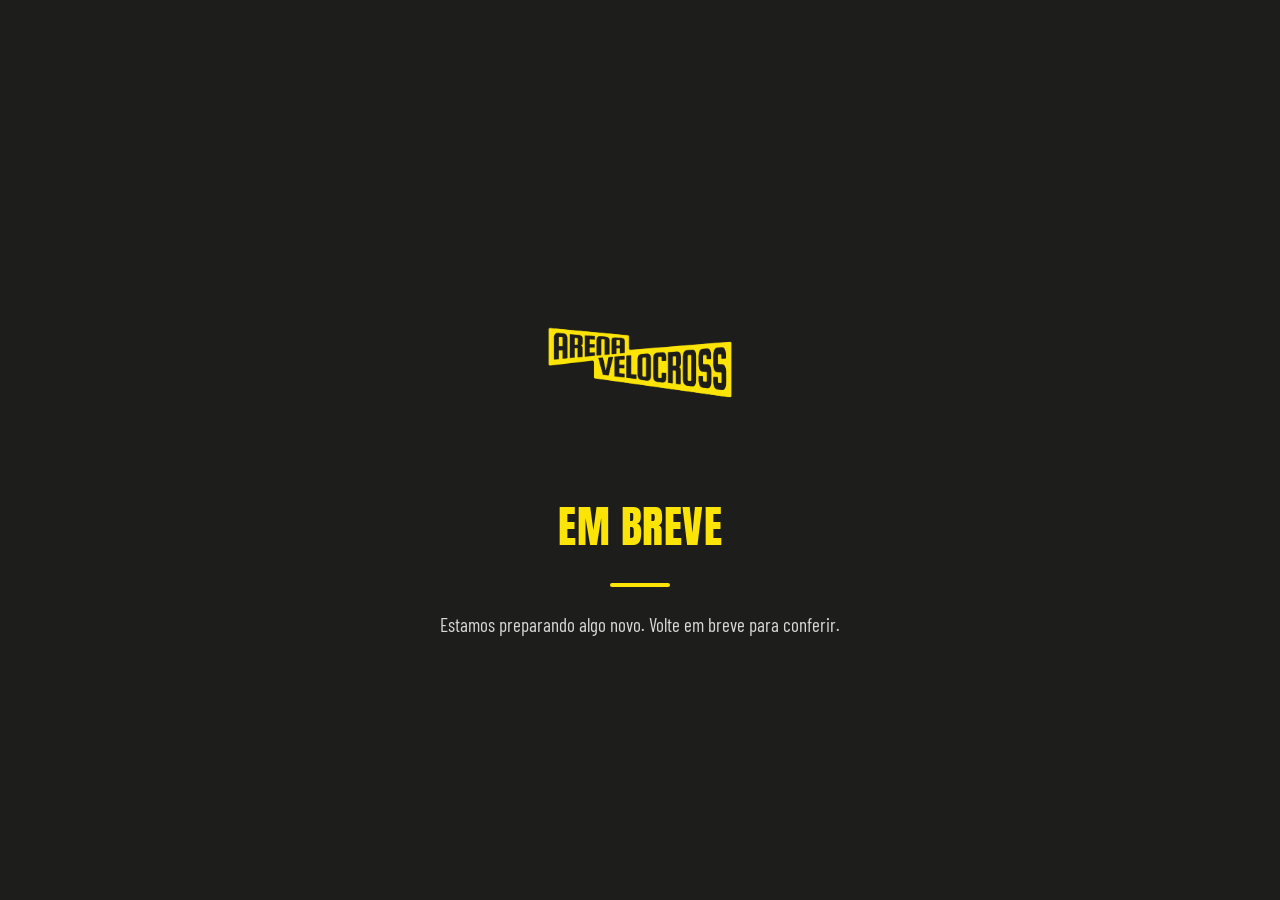
==== index.html @ 5ba69cdf "Initial commit: coming-soon home + patrocinio landing page Restructures the sponsorship LP into /pat" ====
<!DOCTYPE html>
<html lang="pt-BR">
<head>
<meta charset="UTF-8">
<meta name="viewport" content="width=device-width, initial-scale=1.0">
<title>Arena Velocross — Em Breve</title>
<meta name="description" content="Arena Velocross — nosso site está a caminho.">
<link rel="icon" href="assets/img/logo-arena.png">
<link rel="preconnect" href="https://fonts.googleapis.com">
<link rel="preconnect" href="https://fonts.gstatic.com" crossorigin>
<link href="https://fonts.googleapis.com/css2?family=Anton&family=Barlow+Condensed:wght@400;500;600;700;800&display=swap" rel="stylesheet">
<link rel="stylesheet" href="css/coming-soon.css">
</head>
<body>
  <div class="wrap">
    <img src="assets/img/logo-arena.png" alt="Arena Velocross">
    <h1>Em breve</h1>
    <div class="bar"></div>
    <p>Estamos preparando algo novo. Volte em breve para conferir.</p>
  </div>
</body>
</html>
---- css/coming-soon.css ----
:root{
  --yellow:#fce406;
  --black:#1d1d1b;
}
*{margin:0;padding:0;box-sizing:border-box;}
html,body{height:100%;}
body{
  font-family:'Barlow Condensed', sans-serif;
  background:var(--black);
  color:#fff;
  display:flex;
  align-items:center;
  justify-content:center;
  text-align:center;
  padding:24px;
}
.wrap{max-width:520px;}
img{max-width:200px;margin:0 auto 32px;display:block;}
h1{
  font-family:'Anton', sans-serif;
  font-weight:400;
  text-transform:uppercase;
  letter-spacing:.5px;
  font-size:clamp(28px,6vw,44px);
  color:var(--yellow);
  margin-bottom:16px;
}
p{
  font-size:19px;
  line-height:1.5;
  color:#d8d8d6;
}
.bar{
  width:60px;height:4px;background:var(--yellow);
  margin:24px auto;border-radius:2px;
}
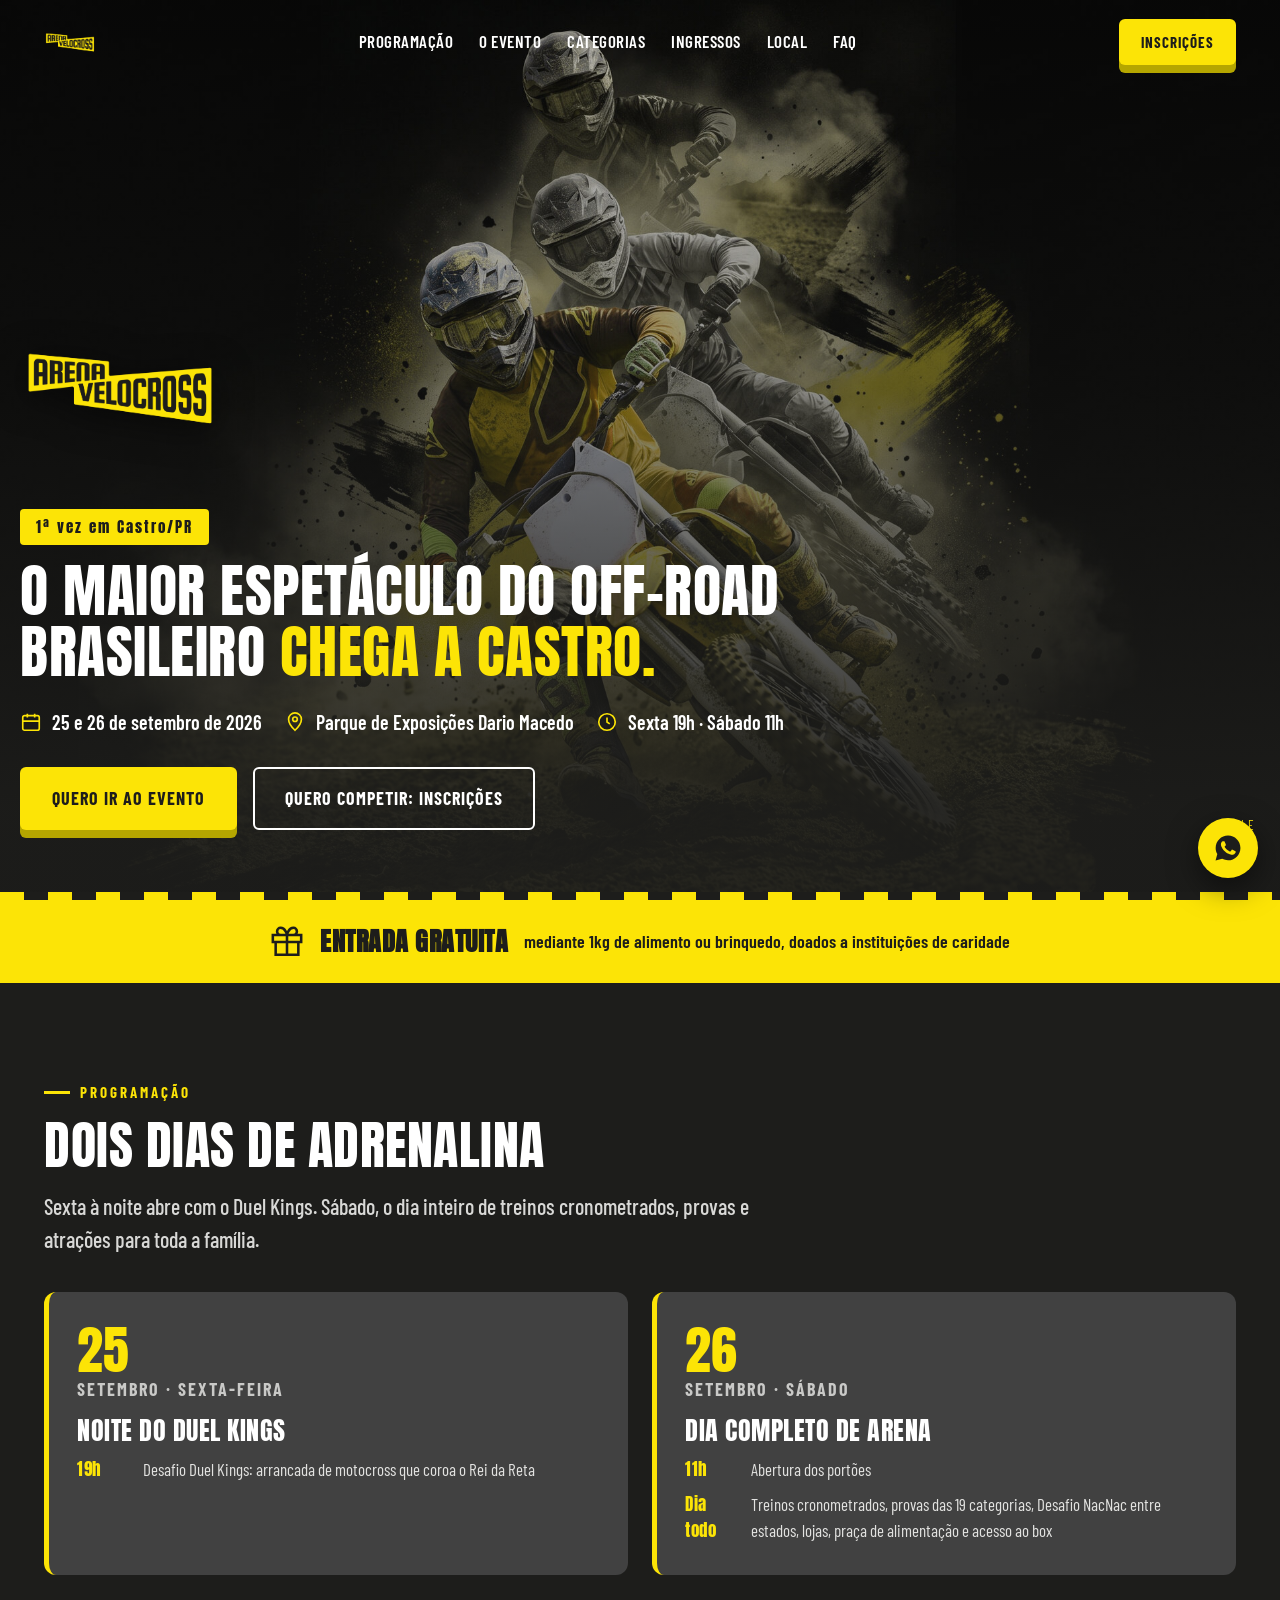
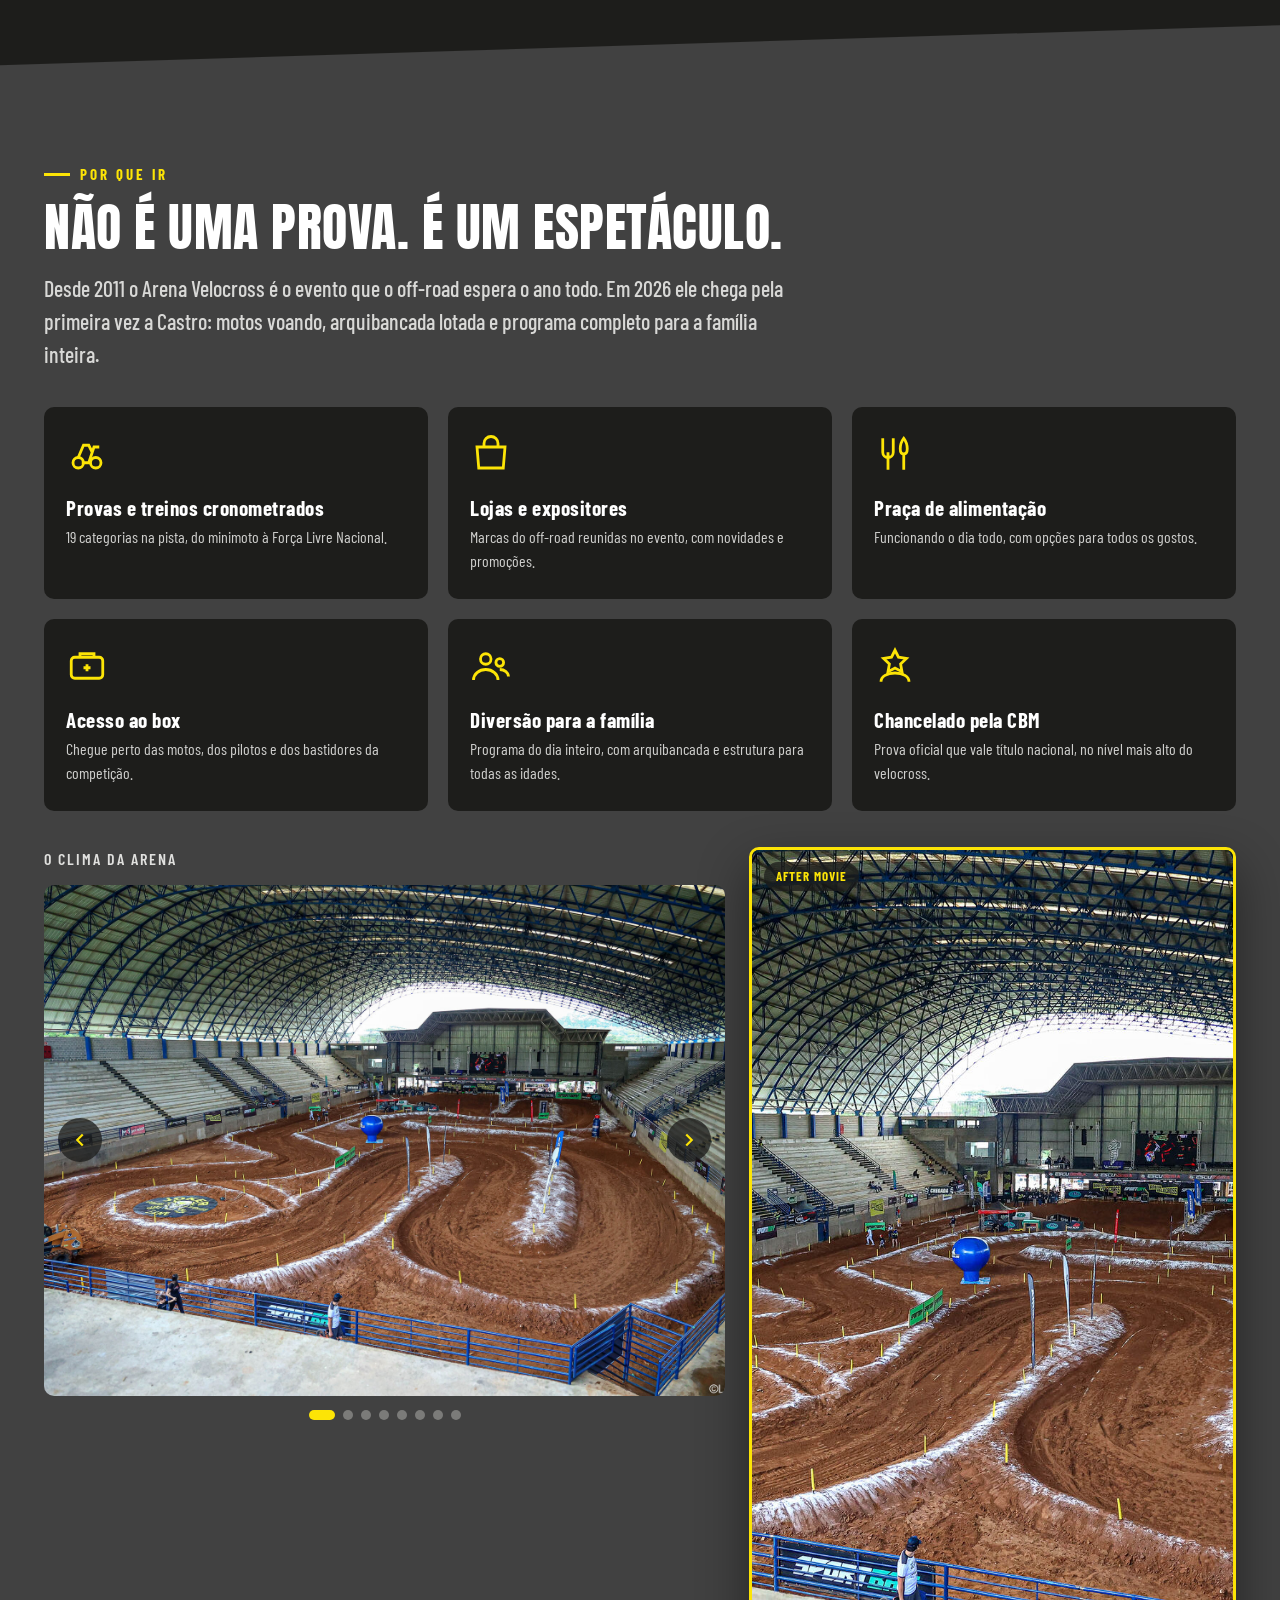
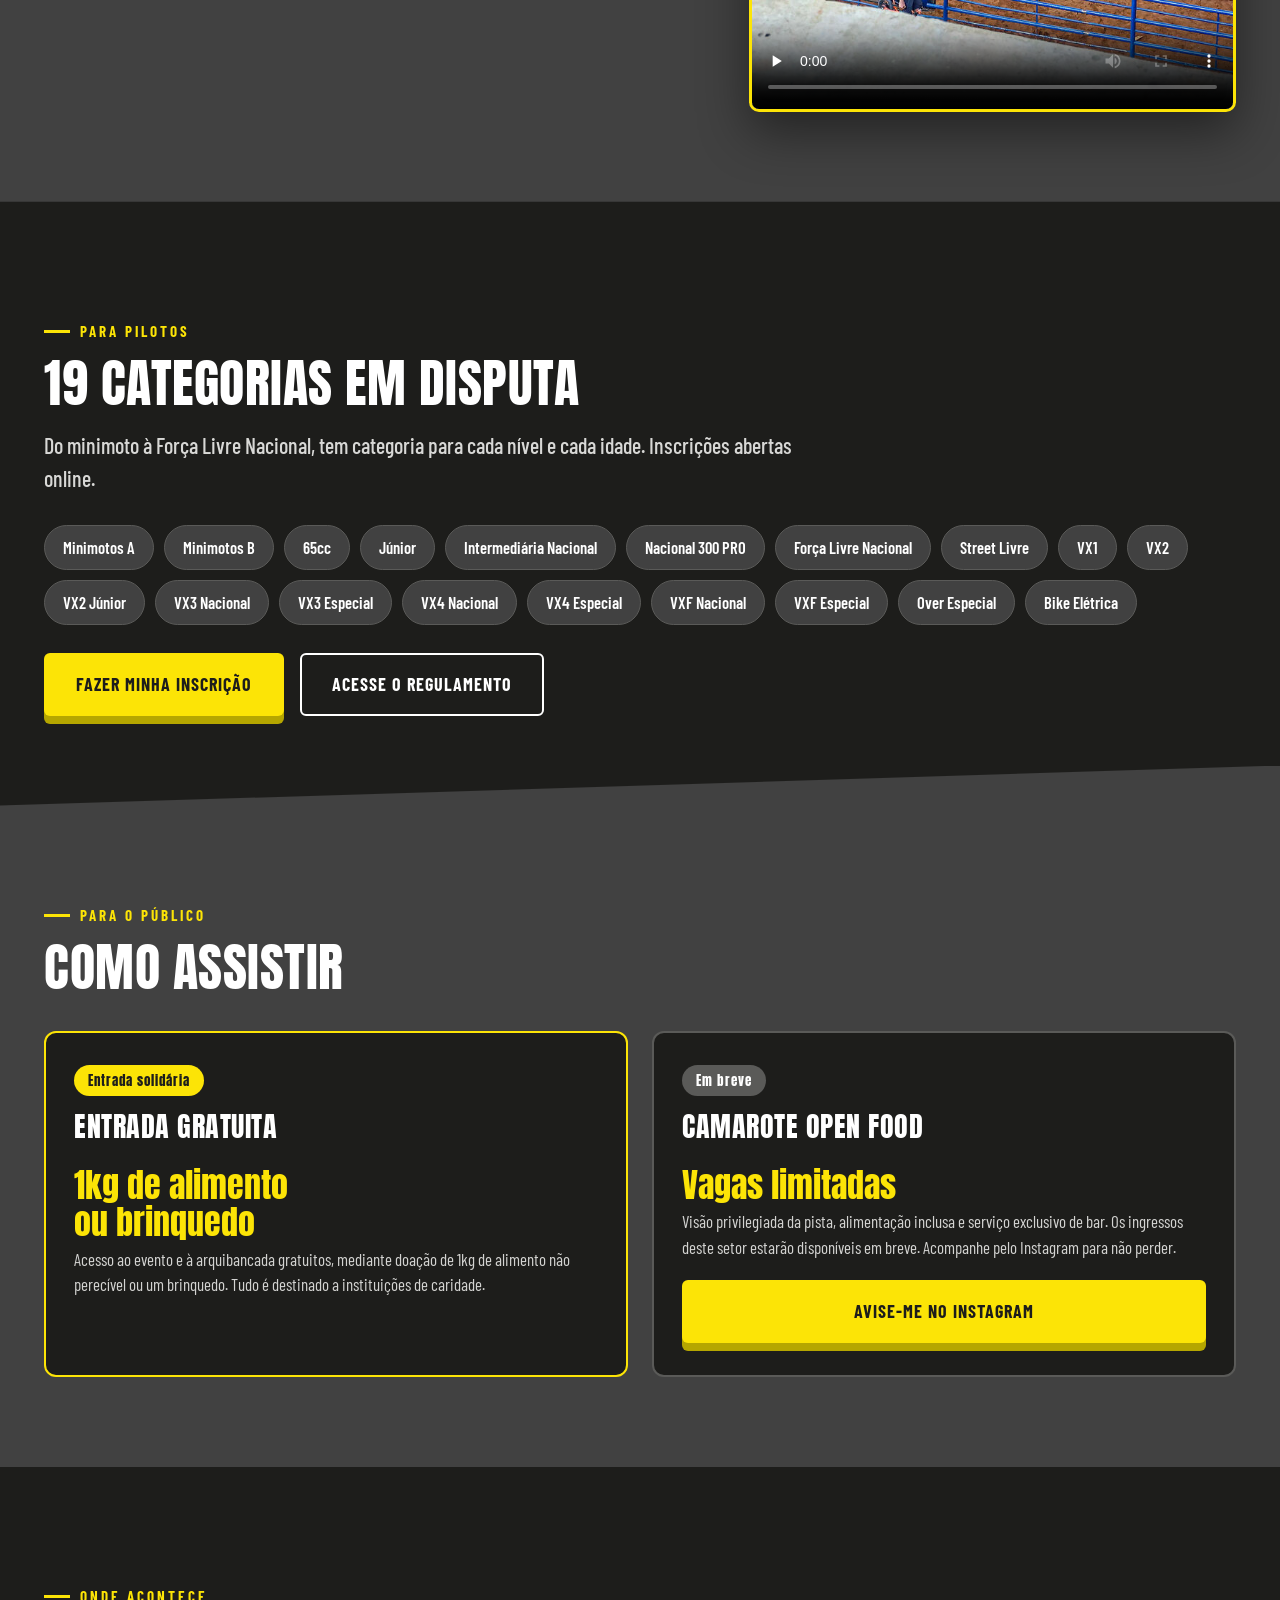
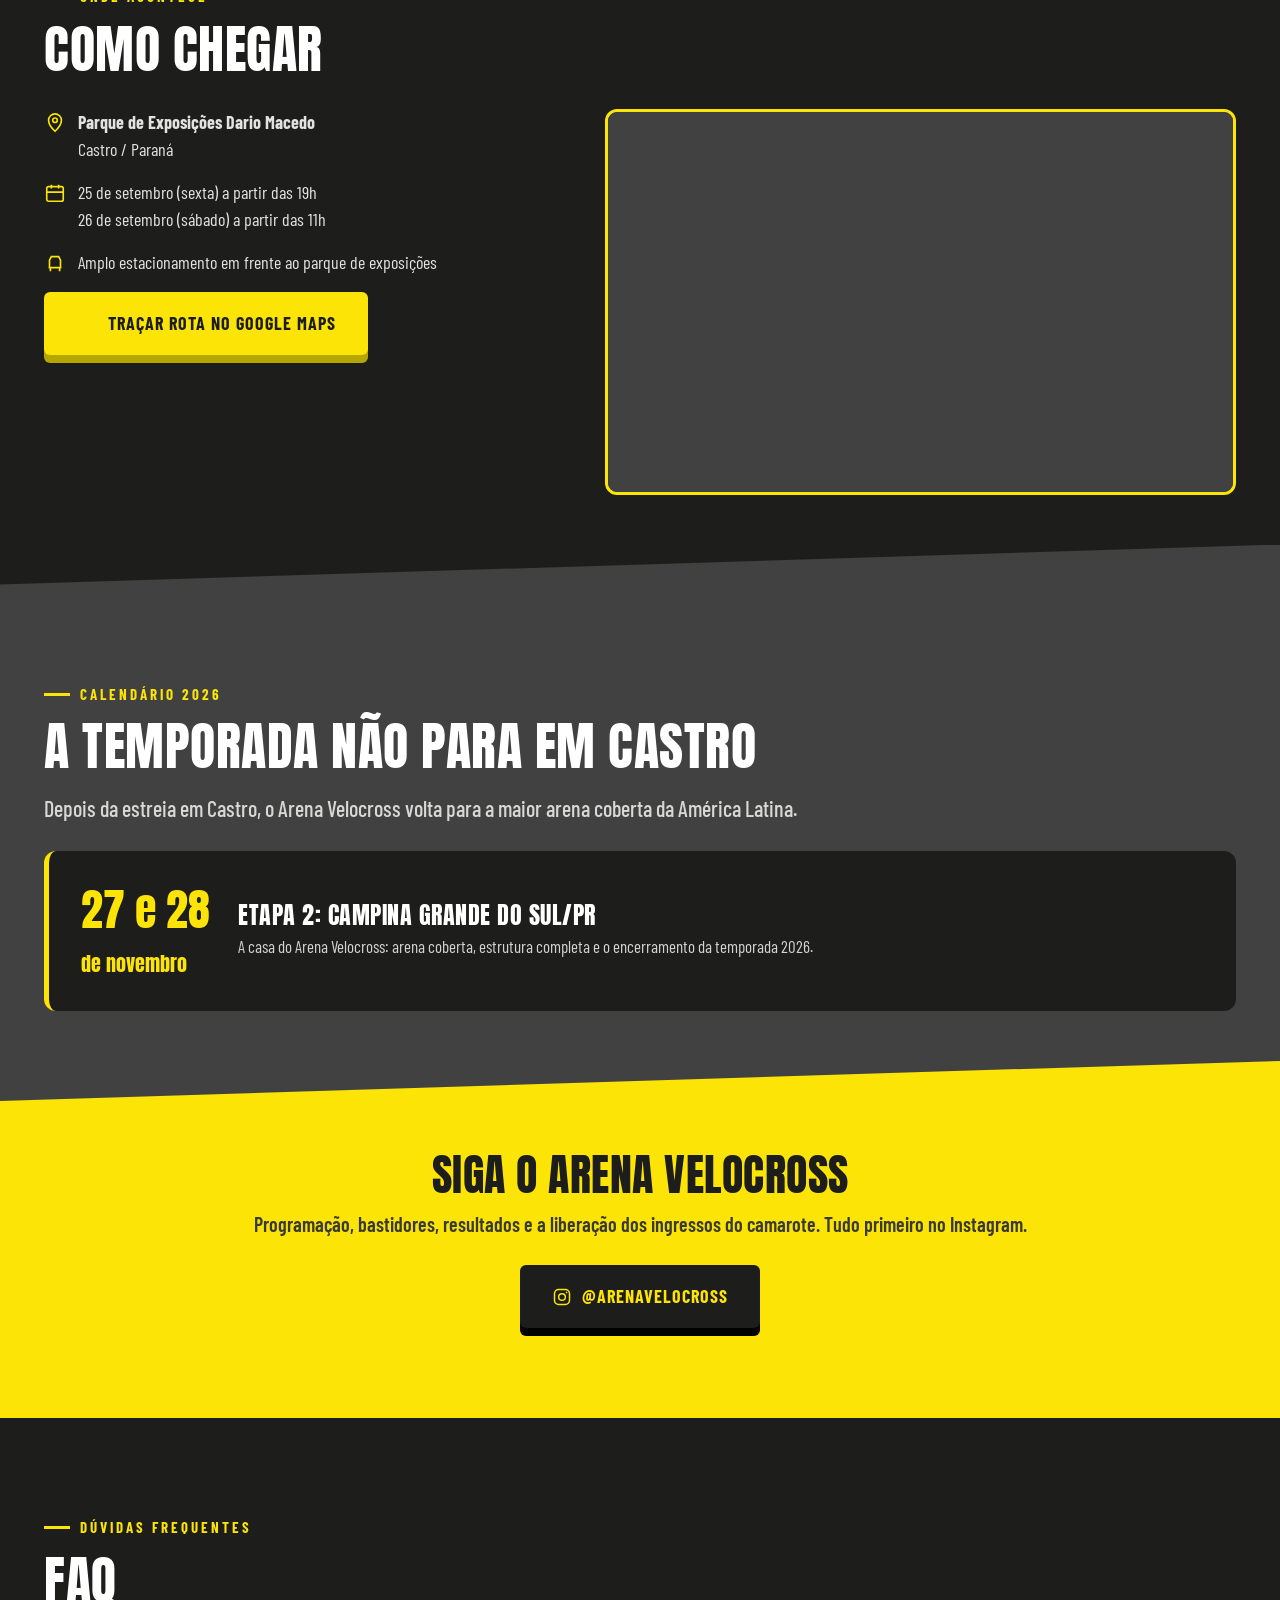
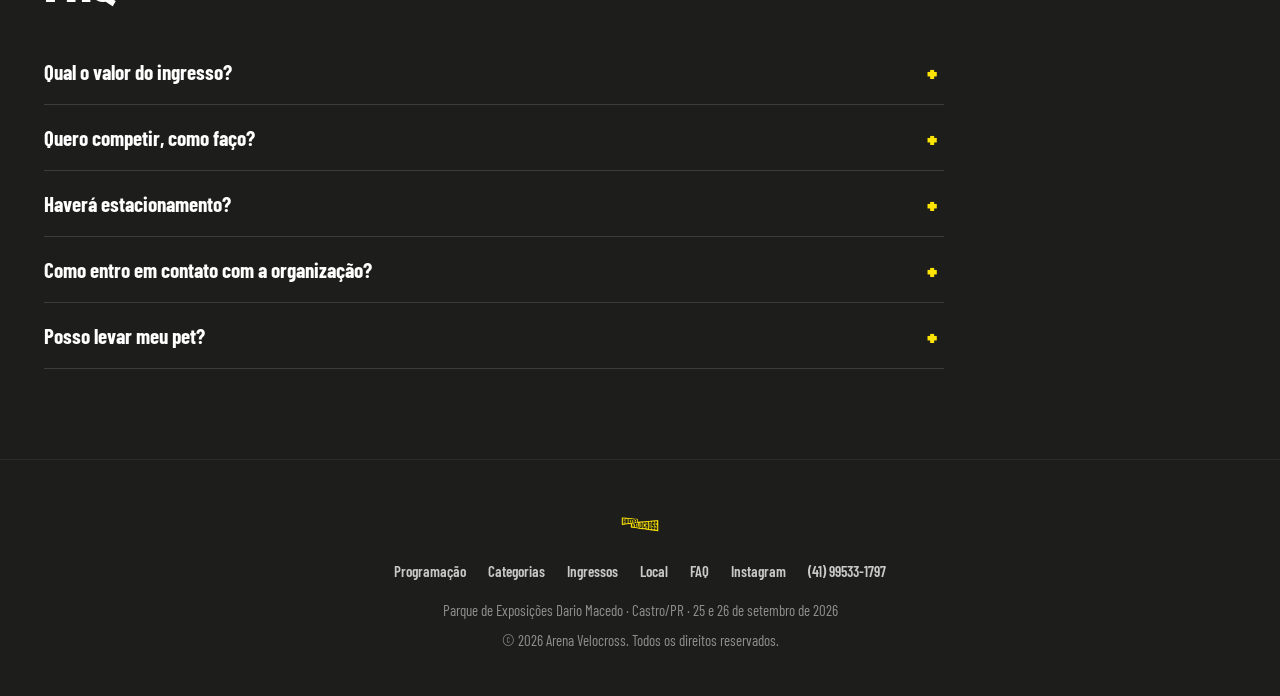
==== commit bd2b3afb: "Replace coming-soon page with full Arena Velocross 2026 landing page - Swap index.html placeholder f" ====
--- a/index.html
+++ b/index.html
@@ -3,20 +3,431 @@
 <head>
 <meta charset="UTF-8">
 <meta name="viewport" content="width=device-width, initial-scale=1.0">
-<title>Arena Velocross — Em Breve</title>
-<meta name="description" content="Arena Velocross — nosso site está a caminho.">
+<title>Arena Velocross 2026 | Castro/PR | 25 e 26 de setembro</title>
+<meta name="description" content="O Arena Velocross chega pela primeira vez a Castro/PR. 25 e 26 de setembro, Parque de Exposições Dario Macedo. Entrada gratuita mediante 1kg de alimento ou brinquedo.">
 <link rel="icon" href="assets/img/logo-arena.png">
 <link rel="preconnect" href="https://fonts.googleapis.com">
 <link rel="preconnect" href="https://fonts.gstatic.com" crossorigin>
 <link href="https://fonts.googleapis.com/css2?family=Anton&family=Barlow+Condensed:wght@400;500;600;700;800&display=swap" rel="stylesheet">
-<link rel="stylesheet" href="css/coming-soon.css">
+<link rel="stylesheet" href="css/home.css">
 </head>
 <body>
+
+<a class="whats-float" href="https://wa.me/5541995331797?text=Ol%C3%A1!%20Quero%20informa%C3%A7%C3%B5es%20sobre%20o%20Arena%20Velocross%20em%20Castro/PR." target="_blank" rel="noopener" aria-label="Falar no WhatsApp">
+  <svg viewBox="0 0 24 24" fill="currentColor"><path d="M12.04 2C6.58 2 2.13 6.45 2.13 11.91c0 1.75.46 3.45 1.32 4.95L2.05 22l5.28-1.38a9.9 9.9 0 0 0 4.71 1.2h.01c5.46 0 9.9-4.45 9.9-9.91C21.95 6.45 17.5 2 12.04 2zm5.8 14.02c-.24.68-1.4 1.3-1.93 1.38-.5.08-1.12.11-1.8-.12-.42-.14-.96-.32-1.65-.62-2.9-1.25-4.8-4.17-4.94-4.36-.14-.19-1.18-1.57-1.18-3 0-1.42.75-2.12 1.02-2.41.27-.29.58-.36.78-.36.2 0 .39 0 .56.01.18.01.42-.07.65.5.24.58.82 2.01.89 2.16.07.15.12.32.02.51-.1.19-.15.3-.29.46-.15.16-.31.36-.44.48-.15.14-.3.3-.13.58.17.29.76 1.25 1.63 2.02 1.12 1 2.06 1.31 2.36 1.46.29.14.46.12.63-.07.17-.19.72-.84.92-1.13.19-.29.39-.24.65-.14.27.1 1.69.8 1.98.94.29.15.48.22.55.34.07.13.07.73-.17 1.41z"/></svg>
+</a>
+
+<header id="siteHeader">
+  <div class="wrap header-inner">
+    <a href="#topo" class="header-logo"><img src="assets/img/logo-arena.png" alt="Arena Velocross"></a>
+    <nav class="mainnav">
+      <a href="#programacao">Programação</a>
+      <a href="#experiencia">O evento</a>
+      <a href="#categorias">Categorias</a>
+      <a href="#ingressos">Ingressos</a>
+      <a href="#local">Local</a>
+      <a href="#faq">FAQ</a>
+    </nav>
+    <div class="header-cta">
+      <a class="btn btn-yellow" href="https://eventos.sportbay.com.br/eventos/arena-velocross-2026" target="_blank" rel="noopener">Inscrições</a>
+      <button class="burger" id="burgerBtn" aria-label="Menu"><span></span><span></span><span></span></button>
+    </div>
+  </div>
+</header>
+
+<!-- HERO -->
+<section class="hero" id="topo">
+  <div class="wrap hero-content">
+    <img src="assets/img/logo-arena.png" alt="Arena Velocross" class="hero-logo">
+    <div class="hero-city">1ª vez em Castro/PR</div>
+    <h1>O maior espetáculo do off-road brasileiro <span>chega a Castro.</span></h1>
+    <div class="hero-meta">
+      <div>
+        <svg viewBox="0 0 24 24" fill="none" stroke="currentColor" stroke-width="1.8"><rect x="3" y="5" width="18" height="16" rx="2"/><path d="M8 3v4M16 3v4M3 11h18"/></svg>
+        25 e 26 de setembro de 2026
+      </div>
+      <div>
+        <svg viewBox="0 0 24 24" fill="none" stroke="currentColor" stroke-width="1.8"><path d="M12 21s7-6.5 7-12a7 7 0 1 0-14 0c0 5.5 7 12 7 12z"/><circle cx="12" cy="9" r="2.5"/></svg>
+        Parque de Exposições Dario Macedo
+      </div>
+      <div>
+        <svg viewBox="0 0 24 24" fill="none" stroke="currentColor" stroke-width="1.8"><circle cx="12" cy="12" r="9"/><path d="M12 7v5l3 2"/></svg>
+        Sexta 19h · Sábado 11h
+      </div>
+    </div>
+    <div class="hero-actions">
+      <a href="#ingressos" class="btn btn-yellow">Quero ir ao evento</a>
+      <a href="https://eventos.sportbay.com.br/eventos/arena-velocross-2026" target="_blank" rel="noopener" class="btn btn-outline">Quero competir: inscrições</a>
+    </div>
+  </div>
+  <div class="scroll-cue">
+    <span>role</span>
+    <svg viewBox="0 0 24 24" fill="none" stroke="currentColor" stroke-width="2"><path d="M12 5v14M5 12l7 7 7-7"/></svg>
+  </div>
+</section>
+
+<!-- FAIXA ENTRADA GRATUITA -->
+<div class="strip">
+  <div class="wrap strip-inner">
+    <svg viewBox="0 0 24 24" fill="none" stroke="currentColor" stroke-width="1.8"><path d="M20 12v9H4v-9M2 7h20v5H2zM12 21V7M12 7H7.5a2.5 2.5 0 0 1 0-5C11 2 12 7 12 7zM12 7h4.5a2.5 2.5 0 0 0 0-5C13 2 12 7 12 7z"/></svg>
+    <b>Entrada gratuita</b>
+    <span>mediante 1kg de alimento ou brinquedo, doados a instituições de caridade</span>
+  </div>
+</div>
+
+<!-- PROGRAMAÇÃO -->
+<section class="section" id="programacao">
+  <div class="wrap">
+    <div class="reveal">
+      <div class="eyebrow">Programação</div>
+      <h2 class="section-title">Dois dias de adrenalina</h2>
+      <p class="lead">Sexta à noite abre com o Duel Kings. Sábado, o dia inteiro de treinos cronometrados, provas e atrações para toda a família.</p>
+    </div>
+    <div class="prog-grid">
+      <div class="prog-card reveal">
+        <div class="day">25</div>
+        <div class="month">Setembro · Sexta-feira</div>
+        <h3>Noite do Duel Kings</h3>
+        <ul>
+          <li><b>19h</b> Desafio Duel Kings: arrancada de motocross que coroa o Rei da Reta</li>
+        </ul>
+      </div>
+      <div class="prog-card reveal">
+        <div class="day">26</div>
+        <div class="month">Setembro · Sábado</div>
+        <h3>Dia completo de arena</h3>
+        <ul>
+          <li><b>11h</b> Abertura dos portões</li>
+          <li><b>Dia todo</b> Treinos cronometrados, provas das 19 categorias, Desafio NacNac entre estados, lojas, praça de alimentação e acesso ao box</li>
+        </ul>
+      </div>
+    </div>
+  </div>
+</section>
+
+<!-- EXPERIÊNCIA -->
+<section class="section" id="experiencia">
+  <div class="wrap">
+    <div class="reveal">
+      <div class="eyebrow">Por que ir</div>
+      <h2 class="section-title">Não é uma prova. É um espetáculo.</h2>
+      <p class="lead">Desde 2011 o Arena Velocross é o evento que o off-road espera o ano todo. Em 2026 ele chega pela primeira vez a Castro: motos voando, arquibancada lotada e programa completo para a família inteira.</p>
+    </div>
+
+    <div class="exp-grid">
+      <div class="exp-card reveal">
+        <svg class="ic" viewBox="0 0 24 24" fill="none" stroke="currentColor" stroke-width="1.6"><circle cx="7" cy="17" r="3"/><circle cx="17" cy="17" r="3"/><path d="M9 17h4l3-9h3M7 14l3-7h3l2 4"/></svg>
+        <h4>Provas e treinos cronometrados</h4>
+        <p>19 categorias na pista, do minimoto à Força Livre Nacional.</p>
+      </div>
+      <div class="exp-card reveal">
+        <svg class="ic" viewBox="0 0 24 24" fill="none" stroke="currentColor" stroke-width="1.6"><path d="M4 8h16l-1 12H5L4 8zM8 8V6a4 4 0 0 1 8 0v2"/></svg>
+        <h4>Lojas e expositores</h4>
+        <p>Marcas do off-road reunidas no evento, com novidades e promoções.</p>
+      </div>
+      <div class="exp-card reveal">
+        <svg class="ic" viewBox="0 0 24 24" fill="none" stroke="currentColor" stroke-width="1.6"><path d="M5 3v8a3 3 0 0 0 6 0V3M8 11v10M17 3c-1.5 2-2 4-2 6s.5 3 2 3 2-1 2-3-.5-4-2-6zM17 12v9"/></svg>
+        <h4>Praça de alimentação</h4>
+        <p>Funcionando o dia todo, com opções para todos os gostos.</p>
+      </div>
+      <div class="exp-card reveal">
+        <svg class="ic" viewBox="0 0 24 24" fill="none" stroke="currentColor" stroke-width="1.6"><rect x="3" y="7" width="18" height="12" rx="2"/><path d="M8 7V5h8v2M12 11v4M10 13h4"/></svg>
+        <h4>Acesso ao box</h4>
+        <p>Chegue perto das motos, dos pilotos e dos bastidores da competição.</p>
+      </div>
+      <div class="exp-card reveal">
+        <svg class="ic" viewBox="0 0 24 24" fill="none" stroke="currentColor" stroke-width="1.6"><circle cx="9" cy="8" r="3"/><circle cx="17" cy="10" r="2.2"/><path d="M2 20c0-3.3 3.1-6 7-6s7 2.7 7 6M17 14c2.8 0 5 1.9 5 4"/></svg>
+        <h4>Diversão para a família</h4>
+        <p>Programa do dia inteiro, com arquibancada e estrutura para todas as idades.</p>
+      </div>
+      <div class="exp-card reveal">
+        <svg class="ic" viewBox="0 0 24 24" fill="none" stroke="currentColor" stroke-width="1.6"><path d="M12 3l2 4 4.5.7-3.3 3.1.8 4.5L12 13.2 8 15.3l.8-4.5-3.3-3.1L10 7l2-4z"/><path d="M4 21c0-3 3.5-5 8-5s8 2 8 5"/></svg>
+        <h4>Chancelado pela CBM</h4>
+        <p>Prova oficial que vale título nacional, no nível mais alto do velocross.</p>
+      </div>
+    </div>
+
+    <div class="exp-media">
+      <div class="carousel-wrap reveal">
+        <div class="carousel-title">O clima da arena</div>
+        <div class="carousel" id="fotoCarousel">
+          <div class="carousel-track" id="carouselTrack">
+            <div class="slide"><img src="assets/img/foto1.jpg" alt="Arena Velocross" loading="lazy"></div>
+            <div class="slide"><img src="assets/img/foto2.jpg" alt="Arena Velocross" loading="lazy"></div>
+            <div class="slide"><img src="assets/img/foto3.jpg" alt="Arena Velocross" loading="lazy"></div>
+            <div class="slide"><img src="assets/img/foto4.jpg" alt="Arena Velocross" loading="lazy"></div>
+            <div class="slide"><img src="assets/img/foto5.jpg" alt="Arena Velocross" loading="lazy"></div>
+            <div class="slide"><img src="assets/img/foto6.jpg" alt="Arena Velocross" loading="lazy"></div>
+            <div class="slide"><img src="assets/img/foto7.jpg" alt="Arena Velocross" loading="lazy"></div>
+            <div class="slide"><img src="assets/img/foto8.jpg" alt="Arena Velocross" loading="lazy"></div>
+          </div>
+          <div class="carousel-arrows">
+            <button id="prevBtn" aria-label="Anterior"><svg viewBox="0 0 24 24" fill="none" stroke="currentColor" stroke-width="2.4"><path d="M15 18l-6-6 6-6"/></svg></button>
+            <button id="nextBtn" aria-label="Próxima"><svg viewBox="0 0 24 24" fill="none" stroke="currentColor" stroke-width="2.4"><path d="M9 18l6-6-6-6"/></svg></button>
+          </div>
+        </div>
+        <div class="carousel-dots" id="carouselDots"></div>
+      </div>
+      <div class="video-frame reveal">
+        <span class="video-label">After Movie</span>
+        <video controls preload="none" poster="assets/img/foto1.jpg" playsinline>
+          <source src="assets/video/after-movie.mp4" type="video/mp4">
+        </video>
+      </div>
+    </div>
+  </div>
+</section>
+
+<!-- CATEGORIAS -->
+<section class="section" id="categorias">
+  <div class="wrap">
+    <div class="reveal">
+      <div class="eyebrow">Para pilotos</div>
+      <h2 class="section-title">19 categorias em disputa</h2>
+      <p class="lead">Do minimoto à Força Livre Nacional, tem categoria para cada nível e cada idade. Inscrições abertas online.</p>
+    </div>
+    <div class="cat-grid reveal">
+      <div class="cat-chip">Minimotos A</div>
+      <div class="cat-chip">Minimotos B</div>
+      <div class="cat-chip">65cc</div>
+      <div class="cat-chip">Júnior</div>
+      <div class="cat-chip">Intermediária Nacional</div>
+      <div class="cat-chip">Nacional 300 PRO</div>
+      <div class="cat-chip">Força Livre Nacional</div>
+      <div class="cat-chip">Street Livre</div>
+      <div class="cat-chip">VX1</div>
+      <div class="cat-chip">VX2</div>
+      <div class="cat-chip">VX2 Júnior</div>
+      <div class="cat-chip">VX3 Nacional</div>
+      <div class="cat-chip">VX3 Especial</div>
+      <div class="cat-chip">VX4 Nacional</div>
+      <div class="cat-chip">VX4 Especial</div>
+      <div class="cat-chip">VXF Nacional</div>
+      <div class="cat-chip">VXF Especial</div>
+      <div class="cat-chip">Over Especial</div>
+      <div class="cat-chip">Bike Elétrica</div>
+    </div>
+    <div class="cat-actions reveal">
+      <a href="https://eventos.sportbay.com.br/eventos/arena-velocross-2026" target="_blank" rel="noopener" class="btn btn-yellow">Fazer minha inscrição</a>
+      <a href="assets/regulamento/Regulamento-Arena-Velocross-2026-V3.pdf" target="_blank" rel="noopener" class="btn btn-outline">Acesse o regulamento</a>
+    </div>
+  </div>
+</section>
+
+<!-- INGRESSOS -->
+<section class="section" id="ingressos">
+  <div class="wrap">
+    <div class="reveal">
+      <div class="eyebrow">Para o público</div>
+      <h2 class="section-title">Como assistir</h2>
+    </div>
+    <div class="tickets">
+      <div class="ticket-card reveal">
+        <span class="tk-tag">Entrada solidária</span>
+        <h3>Entrada gratuita</h3>
+        <div class="ticket-price">1kg de alimento<br>ou brinquedo</div>
+        <p>Acesso ao evento e à arquibancada gratuitos, mediante doação de 1kg de alimento não perecível ou um brinquedo. Tudo é destinado a instituições de caridade.</p>
+      </div>
+      <div class="ticket-card soon reveal">
+        <span class="tk-tag">Em breve</span>
+        <h3>Camarote Open Food</h3>
+        <div class="ticket-price">Vagas limitadas</div>
+        <p>Visão privilegiada da pista, alimentação inclusa e serviço exclusivo de bar. Os ingressos deste setor estarão disponíveis em breve. Acompanhe pelo Instagram para não perder.</p>
+        <a href="https://www.instagram.com/arenavelocross/" target="_blank" rel="noopener" class="btn btn-yellow" style="margin-top:20px;">Avise-me no Instagram</a>
+      </div>
+    </div>
+  </div>
+</section>
+
+<!-- LOCAL -->
+<section class="section" id="local">
+  <div class="wrap">
+    <div class="reveal">
+      <div class="eyebrow">Onde acontece</div>
+      <h2 class="section-title">Como chegar</h2>
+    </div>
+    <div class="local-grid">
+      <div class="local-info reveal">
+        <ul>
+          <li>
+            <svg viewBox="0 0 24 24" fill="none" stroke="currentColor" stroke-width="1.8"><path d="M12 21s7-6.5 7-12a7 7 0 1 0-14 0c0 5.5 7 12 7 12z"/><circle cx="12" cy="9" r="2.5"/></svg>
+            <span><b>Parque de Exposições Dario Macedo</b><br>Castro / Paraná</span>
+          </li>
+          <li>
+            <svg viewBox="0 0 24 24" fill="none" stroke="currentColor" stroke-width="1.8"><rect x="3" y="5" width="18" height="16" rx="2"/><path d="M8 3v4M16 3v4M3 11h18"/></svg>
+            <span>25 de setembro (sexta) a partir das 19h<br>26 de setembro (sábado) a partir das 11h</span>
+          </li>
+          <li>
+            <svg viewBox="0 0 24 24" fill="none" stroke="currentColor" stroke-width="1.8"><path d="M5 17h14M6 17V9l2-4h8l2 4v8M7 21v-4M17 21v-4"/></svg>
+            <span>Amplo estacionamento em frente ao parque de exposições</span>
+          </li>
+        </ul>
+        <a class="btn btn-yellow" target="_blank" rel="noopener" href="https://www.google.com/maps/dir/?api=1&destination=Parque+de+Exposi%C3%A7%C3%B5es+Dario+Macedo+Castro+PR">
+          <svg viewBox="0 0 24 24" fill="none" stroke="currentColor" stroke-width="1.8"><path d="M3 11l18-8-8 18-2-8-8-2z"/></svg>
+          Traçar rota no Google Maps
+        </a>
+      </div>
+      <div class="map-frame reveal">
+        <iframe id="mapIframe" src="https://maps.google.com/maps?q=Parque%20de%20Exposi%C3%A7%C3%B5es%20Dario%20Macedo%2C%20Castro%2C%20PR&t=&z=14&ie=UTF8&iwloc=&output=embed" loading="lazy" title="Mapa do Parque de Exposições Dario Macedo, Castro/PR" referrerpolicy="no-referrer-when-downgrade" allowfullscreen></iframe>
+        <div class="map-fallback" id="mapFallback">
+          <svg viewBox="0 0 24 24" fill="none" stroke="currentColor" stroke-width="1.6"><path d="M12 21s7-6.5 7-12a7 7 0 1 0-14 0c0 5.5 7 12 7 12z"/><circle cx="12" cy="9" r="2.5"/></svg>
+          <h4>Parque de Exposições Dario Macedo</h4>
+          <p>PR-340, km 198, sentido Castrolanda<br>Castro / Paraná</p>
+          <a class="btn btn-yellow" target="_blank" rel="noopener" href="https://www.google.com/maps/search/?api=1&query=Parque+de+Exposi%C3%A7%C3%B5es+Dario+Macedo+Castro+PR">Abrir mapa no Google Maps</a>
+        </div>
+      </div>
+    </div>
+  </div>
+</section>
+
+<!-- PRÓXIMA ETAPA -->
+<section id="proxima">
+  <div class="wrap">
+    <div class="reveal">
+      <div class="eyebrow">Calendário 2026</div>
+      <h2 class="section-title">A temporada não para em Castro</h2>
+      <p class="lead">Depois da estreia em Castro, o Arena Velocross volta para a maior arena coberta da América Latina.</p>
+    </div>
+    <div class="next-card reveal">
+      <div class="nx-date">27 e 28<br><span style="font-size:20px;">de novembro</span></div>
+      <div class="nx-info">
+        <h3>Etapa 2: Campina Grande do Sul/PR</h3>
+        <p>A casa do Arena Velocross: arena coberta, estrutura completa e o encerramento da temporada 2026.</p>
+      </div>
+    </div>
+  </div>
+</section>
+
+<!-- INSTAGRAM -->
+<section id="insta">
+  <div class="wrap">
+    <h2>Siga o Arena Velocross</h2>
+    <p>Programação, bastidores, resultados e a liberação dos ingressos do camarote. Tudo primeiro no Instagram.</p>
+    <a class="btn btn-dark" href="https://www.instagram.com/arenavelocross/" target="_blank" rel="noopener">
+      <svg viewBox="0 0 24 24" fill="none" stroke="currentColor" stroke-width="1.8"><rect x="3" y="3" width="18" height="18" rx="5"/><circle cx="12" cy="12" r="4"/><circle cx="17.5" cy="6.5" r="1" fill="currentColor" stroke="none"/></svg>
+      @arenavelocross
+    </a>
+  </div>
+</section>
+
+<!-- FAQ -->
+<section id="faq">
+  <div class="wrap">
+    <div class="reveal">
+      <div class="eyebrow">Dúvidas frequentes</div>
+      <h2 class="section-title">FAQ</h2>
+    </div>
+    <div class="faq-list reveal">
+      <div class="faq-item">
+        <button class="faq-q">Qual o valor do ingresso?</button>
+        <div class="faq-a"><p>O acesso ao evento e à arquibancada são gratuitos. Pedimos apenas 1kg de alimento ou um brinquedo, que serão doados para instituições de caridade. O camarote tem visão privilegiada, alimentação inclusa e serviço exclusivo de bar; os ingressos deste setor estarão disponíveis em breve.</p></div>
+      </div>
+      <div class="faq-item">
+        <button class="faq-q">Quero competir, como faço?</button>
+        <div class="faq-a"><p>As inscrições para as 19 categorias são feitas online, pelo link oficial: <a href="https://eventos.sportbay.com.br/eventos/arena-velocross-2026" target="_blank" rel="noopener">eventos.sportbay.com.br</a>. O Desafio Duel Kings também tem inscrição pelo mesmo link. Confira as categorias e o regulamento na seção "19 categorias em disputa".</p></div>
+      </div>
+      <div class="faq-item">
+        <button class="faq-q">Haverá estacionamento?</button>
+        <div class="faq-a"><p>Sim. Em frente ao Parque de Exposições Dario Macedo há um grande espaço de estacionamento.</p></div>
+      </div>
+      <div class="faq-item">
+        <button class="faq-q">Como entro em contato com a organização?</button>
+        <div class="faq-a"><p>Pelo WhatsApp <a href="https://wa.me/5541995331797" target="_blank" rel="noopener">(41) 99533-1797</a>.</p></div>
+      </div>
+      <div class="faq-item">
+        <button class="faq-q">Posso levar meu pet?</button>
+        <div class="faq-a"><p>Por motivos de segurança e ruído, não é permitida a entrada de animais no evento.</p></div>
+      </div>
+    </div>
+  </div>
+</section>
+
+<footer>
   <div class="wrap">
     <img src="assets/img/logo-arena.png" alt="Arena Velocross">
-    <h1>Em breve</h1>
-    <div class="bar"></div>
-    <p>Estamos preparando algo novo. Volte em breve para conferir.</p>
-  </div>
+    <div class="foot-links">
+      <a href="#programacao">Programação</a>
+      <a href="#categorias">Categorias</a>
+      <a href="#ingressos">Ingressos</a>
+      <a href="#local">Local</a>
+      <a href="#faq">FAQ</a>
+      <a href="https://www.instagram.com/arenavelocross/" target="_blank" rel="noopener">Instagram</a>
+      <a href="https://wa.me/5541995331797" target="_blank" rel="noopener">(41) 99533-1797</a>
+    </div>
+    <div>Parque de Exposições Dario Macedo · Castro/PR · 25 e 26 de setembro de 2026</div>
+    <div style="margin-top:8px;">&copy; 2026 Arena Velocross. Todos os direitos reservados.</div>
+  </div>
+</footer>
+
+<script>
+const header = document.getElementById('siteHeader');
+window.addEventListener('scroll', () => {
+  header.classList.toggle('scrolled', window.scrollY > 40);
+}, {passive:true});
+
+const burger = document.getElementById('burgerBtn');
+const nav = document.querySelector('nav.mainnav');
+burger.addEventListener('click', () => {
+  const open = nav.style.display === 'flex';
+  nav.style.display = open ? 'none' : 'flex';
+  nav.style.cssText += open ? '' : 'position:absolute;top:100%;left:0;right:0;background:#1d1d1b;flex-direction:column;padding:20px 24px;gap:16px;';
+});
+
+const io = new IntersectionObserver((entries) => {
+  entries.forEach(e => {
+    if (e.isIntersecting) { e.target.classList.add('in'); io.unobserve(e.target); }
+  });
+}, {threshold:.12});
+document.querySelectorAll('.reveal').forEach(el => io.observe(el));
+
+// Carousel
+const track = document.getElementById('carouselTrack');
+const slides = track.children;
+const dotsWrap = document.getElementById('carouselDots');
+let current = 0;
+for (let i=0;i<slides.length;i++){
+  const d = document.createElement('button');
+  if(i===0) d.classList.add('active');
+  d.addEventListener('click', () => goTo(i));
+  dotsWrap.appendChild(d);
+}
+function goTo(i){
+  current = (i + slides.length) % slides.length;
+  track.style.transform = `translateX(-${current*100}%)`;
+  [...dotsWrap.children].forEach((d,idx)=>d.classList.toggle('active', idx===current));
+}
+document.getElementById('nextBtn').addEventListener('click', ()=>goTo(current+1));
+document.getElementById('prevBtn').addEventListener('click', ()=>goTo(current-1));
+let autoplay = setInterval(()=>goTo(current+1), 5000);
+const carEl = document.getElementById('fotoCarousel');
+carEl.addEventListener('mouseenter', ()=>clearInterval(autoplay));
+carEl.addEventListener('mouseleave', ()=>{autoplay = setInterval(()=>goTo(current+1), 5000);});
+let touchStartX = 0;
+track.addEventListener('touchstart', e => touchStartX = e.touches[0].clientX, {passive:true});
+track.addEventListener('touchend', e => {
+  const dx = e.changedTouches[0].clientX - touchStartX;
+  if (Math.abs(dx) > 40) goTo(current + (dx < 0 ? 1 : -1));
+}, {passive:true});
+
+// Mapa: se o embed não carregar (ex.: abrindo o arquivo local), mostra o cartão de endereço
+(function(){
+  const iframe = document.getElementById('mapIframe');
+  if(!iframe) return;
+  let loaded = false;
+  iframe.addEventListener('load', () => { loaded = true; });
+  iframe.addEventListener('error', () => { iframe.parentElement.classList.add('failed'); });
+  setTimeout(() => { if(!loaded) iframe.parentElement.classList.add('failed'); }, 3500);
+})();
+
+// FAQ accordion
+document.querySelectorAll('.faq-q').forEach(q => {
+  q.addEventListener('click', () => {
+    const item = q.parentElement;
+    const isOpen = item.classList.contains('open');
+    document.querySelectorAll('.faq-item').forEach(i => i.classList.remove('open'));
+    if (!isOpen) item.classList.add('open');
+  });
+});
+</script>
 </body>
 </html>
--- a/css/home.css
+++ b/css/home.css
@@ -0,0 +1,222 @@
+:root{
+  --yellow:#fce406;
+  --black:#1d1d1b;
+  --gray:#414141;
+  --white:#ffffff;
+  --maxw:1240px;
+}
+*{margin:0;padding:0;box-sizing:border-box;}
+html{scroll-behavior:smooth;}
+body{
+  font-family:'Barlow Condensed', sans-serif;
+  background:var(--black);
+  color:var(--white);
+  font-size:19px;
+  line-height:1.5;
+  overflow-x:hidden;
+}
+img,video{max-width:100%;display:block;}
+h1,h2,h3,h4{
+  font-family:'Anton', sans-serif;
+  font-weight:400;
+  text-transform:uppercase;
+  letter-spacing:.5px;
+  line-height:1.05;
+}
+a{color:inherit;text-decoration:none;}
+.wrap{max-width:var(--maxw);margin:0 auto;padding:0 24px;}
+.eyebrow{
+  display:inline-flex;align-items:center;gap:10px;
+  color:var(--yellow);font-weight:700;letter-spacing:3px;
+  font-size:15px;text-transform:uppercase;margin-bottom:14px;
+  font-family:'Barlow Condensed',sans-serif;
+}
+.eyebrow::before{content:"";width:26px;height:3px;background:var(--yellow);display:inline-block;}
+.section{padding:90px 0;position:relative;}
+.section-title{font-size:clamp(32px,5vw,52px);margin-bottom:18px;}
+.lead{font-size:22px;color:#d8d8d6;max-width:760px;margin-bottom:20px;font-weight:500;}
+.btn{
+  display:inline-flex;align-items:center;justify-content:center;gap:10px;
+  padding:16px 30px;border-radius:6px;font-weight:700;
+  font-family:'Barlow Condensed',sans-serif;text-transform:uppercase;
+  letter-spacing:1px;font-size:18px;border:2px solid transparent;
+  cursor:pointer;transition:transform .18s ease, box-shadow .18s ease;
+}
+.btn:hover{transform:translateY(-3px);}
+.btn-yellow{background:var(--yellow);color:var(--black);box-shadow:0 8px 0 #b5a600;}
+.btn-yellow:hover{box-shadow:0 11px 0 #b5a600;}
+.btn-outline{background:transparent;border-color:var(--white);color:var(--white);}
+.btn-outline:hover{background:var(--white);color:var(--black);}
+.btn-dark{background:var(--black);color:var(--yellow);box-shadow:0 8px 0 #000;}
+.btn svg{width:20px;height:20px;flex-shrink:0;}
+
+/* HEADER */
+header{position:fixed;top:0;left:0;right:0;z-index:1000;padding:16px 0;transition:background .3s ease, padding .3s ease;}
+header.scrolled{background:rgba(29,29,27,.96);backdrop-filter:blur(6px);padding:10px 0;box-shadow:0 4px 20px rgba(0,0,0,.4);}
+.header-inner{display:flex;align-items:center;justify-content:space-between;}
+.header-logo img{height:52px;width:auto;transition:height .3s ease;}
+header.scrolled .header-logo img{height:40px;}
+nav.mainnav{display:flex;gap:26px;align-items:center;}
+nav.mainnav a{font-weight:600;font-size:17px;text-transform:uppercase;letter-spacing:.5px;position:relative;padding:4px 0;}
+nav.mainnav a::after{content:"";position:absolute;left:0;bottom:0;width:0;height:2px;background:var(--yellow);transition:width .2s ease;}
+nav.mainnav a:hover::after{width:100%;}
+.header-cta{display:flex;align-items:center;gap:18px;}
+.header-cta .btn{padding:10px 20px;font-size:15px;}
+.burger{display:none;flex-direction:column;gap:5px;background:none;border:0;cursor:pointer;padding:8px;}
+.burger span{width:26px;height:3px;background:var(--white);display:block;}
+
+/* HERO */
+.hero{position:relative;min-height:100vh;display:flex;align-items:flex-end;background:url('../assets/img/hero-castro.jpg') center center/cover no-repeat;}
+.hero::before{content:"";position:absolute;inset:0;background:linear-gradient(180deg, rgba(29,29,27,.25) 0%, rgba(29,29,27,.45) 40%, rgba(29,29,27,.95) 90%);}
+.hero::after{content:"";position:absolute;left:0;right:0;bottom:0;height:8px;background:repeating-linear-gradient(90deg,var(--yellow) 0 24px, var(--black) 24px 48px);}
+.hero-content{position:relative;z-index:2;width:100%;padding:170px 0 70px;}
+.hero-logo{width:200px;margin-bottom:22px;filter:drop-shadow(0 6px 18px rgba(0,0,0,.5));}
+.hero-city{
+  display:inline-block;background:var(--yellow);color:var(--black);font-family:'Anton',sans-serif;
+  font-size:15px;letter-spacing:2px;padding:7px 16px;border-radius:4px;margin-bottom:16px;
+}
+.hero h1{font-size:clamp(30px,4.6vw,58px);max-width:900px;color:var(--white);}
+.hero h1 span{color:var(--yellow);}
+.hero-meta{display:flex;flex-wrap:wrap;gap:22px;margin-top:24px;}
+.hero-meta div{display:flex;align-items:center;gap:10px;font-size:20px;font-weight:600;}
+.hero-meta svg{width:22px;height:22px;color:var(--yellow);flex-shrink:0;}
+.hero-actions{display:flex;gap:16px;margin-top:30px;flex-wrap:wrap;}
+.scroll-cue{position:absolute;bottom:26px;right:24px;z-index:3;color:var(--yellow);display:flex;flex-direction:column;align-items:center;gap:8px;font-size:13px;letter-spacing:2px;text-transform:uppercase;animation:bob 1.8s infinite ease-in-out;}
+@keyframes bob{0%,100%{transform:translateY(0);}50%{transform:translateY(8px);}}
+
+.reveal{opacity:0;transform:translateY(36px);transition:opacity .7s ease, transform .7s ease;}
+.reveal.in{opacity:1;transform:translateY(0);}
+
+/* FAIXA ENTRADA */
+.strip{background:var(--yellow);color:var(--black);padding:22px 0;}
+.strip-inner{display:flex;align-items:center;justify-content:center;gap:16px;flex-wrap:wrap;text-align:center;}
+.strip svg{width:34px;height:34px;flex-shrink:0;}
+.strip b{font-family:'Anton',sans-serif;font-size:clamp(18px,2.6vw,26px);text-transform:uppercase;letter-spacing:.5px;}
+.strip span{font-size:18px;font-weight:600;}
+
+/* PROGRAMACAO */
+#programacao{background:var(--black);}
+.prog-grid{display:grid;grid-template-columns:1fr 1fr;gap:24px;margin-top:36px;}
+.prog-card{background:var(--gray);border-radius:12px;padding:32px 28px;position:relative;overflow:hidden;border-left:5px solid var(--yellow);}
+.prog-card .day{font-family:'Anton',sans-serif;font-size:52px;color:var(--yellow);line-height:1;}
+.prog-card .month{font-size:18px;font-weight:700;letter-spacing:2px;text-transform:uppercase;color:#c9c9c7;margin-bottom:14px;}
+.prog-card h3{font-size:26px;margin-bottom:10px;}
+.prog-card ul{list-style:none;display:flex;flex-direction:column;gap:10px;margin-top:12px;}
+.prog-card li{display:flex;gap:10px;align-items:flex-start;font-size:17px;color:#e2e2e0;}
+.prog-card li b{color:var(--yellow);font-family:'Anton',sans-serif;font-weight:400;letter-spacing:.5px;min-width:56px;}
+
+/* EXPERIENCIA */
+#experiencia{background:var(--gray);clip-path:polygon(0 40px,100% 0,100% 100%,0 100%);margin-top:-40px;padding-top:130px;}
+.exp-grid{display:grid;grid-template-columns:repeat(3,1fr);gap:20px;margin-top:36px;}
+.exp-card{background:var(--black);border-radius:10px;padding:26px 22px;}
+.exp-card .ic{width:42px;height:42px;color:var(--yellow);margin-bottom:14px;}
+.exp-card h4{font-family:'Barlow Condensed',sans-serif;font-weight:700;font-size:21px;text-transform:none;margin-bottom:6px;}
+.exp-card p{font-size:16px;color:#cfcfcd;}
+.exp-media{display:grid;grid-template-columns:1.4fr 1fr;gap:24px;margin-top:36px;align-items:start;}
+.video-frame{position:relative;border-radius:10px;overflow:hidden;aspect-ratio:9/16;background:#000;border:3px solid var(--yellow);box-shadow:0 20px 50px rgba(0,0,0,.45);}
+.video-frame video{width:100%;height:100%;object-fit:cover;display:block;}
+.video-label{position:absolute;top:12px;left:12px;z-index:2;background:rgba(29,29,27,.75);color:var(--yellow);font-size:13px;font-weight:700;letter-spacing:1px;text-transform:uppercase;padding:5px 12px;border-radius:20px;pointer-events:none;}
+
+/* Carousel */
+.carousel-wrap{position:relative;}
+.carousel-title{font-size:16px;letter-spacing:2px;text-transform:uppercase;color:#e0e0de;font-weight:600;margin-bottom:14px;}
+.carousel{position:relative;overflow:hidden;border-radius:10px;}
+.carousel-track{display:flex;transition:transform .5s cubic-bezier(.65,0,.35,1);}
+.carousel-track .slide{min-width:100%;aspect-ratio:4/3;}
+.carousel-track .slide img{width:100%;height:100%;object-fit:cover;}
+.carousel-arrows{position:absolute;top:50%;left:0;right:0;display:flex;justify-content:space-between;transform:translateY(-50%);padding:0 14px;z-index:4;pointer-events:none;}
+.carousel-arrows button{pointer-events:auto;width:44px;height:44px;border-radius:50%;border:none;background:rgba(29,29,27,.75);color:var(--yellow);display:flex;align-items:center;justify-content:center;cursor:pointer;}
+.carousel-arrows button:hover{background:var(--yellow);color:var(--black);}
+.carousel-arrows svg{width:22px;height:22px;}
+.carousel-dots{display:flex;gap:8px;justify-content:center;margin-top:14px;}
+.carousel-dots button{width:10px;height:10px;border-radius:50%;border:none;background:#7b7b79;cursor:pointer;padding:0;}
+.carousel-dots button.active{background:var(--yellow);width:26px;border-radius:6px;}
+
+/* CATEGORIAS */
+#categorias{background:var(--black);padding-top:110px;}
+.cat-grid{display:flex;flex-wrap:wrap;gap:10px;margin:30px 0 28px;}
+.cat-chip{background:var(--gray);border-radius:24px;padding:9px 18px;font-weight:600;font-size:16.5px;border:1px solid #5a5a58;white-space:nowrap;}
+.cat-chip:hover{border-color:var(--yellow);color:var(--yellow);}
+.cat-count{display:inline-flex;align-items:center;gap:8px;background:var(--yellow);color:var(--black);font-family:'Anton',sans-serif;font-size:15px;padding:8px 16px;border-radius:24px;letter-spacing:1px;}
+.cat-actions{display:flex;gap:16px;flex-wrap:wrap;}
+
+/* INGRESSOS */
+#ingressos{background:var(--gray);clip-path:polygon(0 40px,100% 0,100% 100%,0 100%);margin-top:-40px;padding-top:130px;}
+.tickets{display:grid;grid-template-columns:1fr 1fr;gap:24px;margin-top:36px;}
+.ticket-card{background:var(--black);border:2px solid var(--yellow);border-radius:12px;padding:32px 28px;display:flex;flex-direction:column;}
+.ticket-card.soon{border-color:#5a5a58;}
+.ticket-card .tk-tag{align-self:flex-start;background:var(--yellow);color:var(--black);font-family:'Anton',sans-serif;font-size:13px;padding:6px 14px;border-radius:20px;letter-spacing:1px;margin-bottom:16px;}
+.ticket-card.soon .tk-tag{background:#5a5a58;color:var(--white);}
+.ticket-card h3{font-size:28px;margin-bottom:10px;}
+.ticket-card p{color:#d3d3d1;font-size:17px;flex-grow:1;}
+.ticket-price{font-family:'Anton',sans-serif;font-size:34px;color:var(--yellow);margin:14px 0 6px;line-height:1.1;}
+
+/* LOCAL */
+#local{background:var(--black);padding-top:110px;}
+.local-grid{display:grid;grid-template-columns:1fr 1.2fr;gap:36px;align-items:start;margin-top:32px;}
+.local-info li{list-style:none;display:flex;gap:12px;align-items:flex-start;margin-bottom:16px;font-size:18px;color:#e2e2e0;}
+.local-info svg{width:22px;height:22px;color:var(--yellow);flex-shrink:0;margin-top:3px;}
+.map-frame{border-radius:12px;overflow:hidden;border:3px solid var(--yellow);background:var(--gray);position:relative;min-height:380px;}
+.map-frame iframe{width:100%;height:380px;border:0;display:block;position:relative;z-index:2;background:var(--gray);}
+.map-fallback{position:absolute;inset:0;z-index:1;display:flex;flex-direction:column;align-items:center;justify-content:center;text-align:center;gap:10px;padding:30px;}
+.map-fallback svg{width:44px;height:44px;color:var(--yellow);}
+.map-fallback h4{font-size:22px;}
+.map-fallback p{color:#d3d3d1;font-size:16px;}
+.map-frame.failed iframe{display:none;}
+
+/* PROXIMA ETAPA */
+#proxima{background:var(--gray);clip-path:polygon(0 40px,100% 0,100% 100%,0 100%);margin-top:-40px;padding:130px 0 90px;}
+.next-card{background:var(--black);border-radius:12px;padding:36px 32px;display:flex;gap:28px;align-items:center;flex-wrap:wrap;margin-top:26px;border-left:5px solid var(--yellow);}
+.next-card .nx-date{font-family:'Anton',sans-serif;font-size:44px;color:var(--yellow);line-height:1;}
+.next-card .nx-info h3{font-size:24px;margin-bottom:6px;}
+.next-card .nx-info p{color:#d3d3d1;font-size:17px;}
+
+/* INSTAGRAM */
+#insta{background:var(--yellow);color:var(--black);text-align:center;padding:90px 0;clip-path:polygon(0 40px,100% 0,100% 100%,0 100%);margin-top:-40px;}
+#insta h2{font-size:clamp(28px,4.4vw,44px);color:var(--black);margin-bottom:12px;}
+#insta p{font-size:20px;color:#3a3a34;margin-bottom:26px;font-weight:600;}
+
+/* FAQ */
+#faq{background:var(--black);padding:90px 0;}
+.faq-list{margin-top:32px;max-width:900px;}
+.faq-item{border-bottom:1px solid #3c3c3a;}
+.faq-q{
+  width:100%;background:none;border:none;color:var(--white);cursor:pointer;text-align:left;
+  font-family:'Barlow Condensed',sans-serif;font-weight:700;font-size:21px;padding:20px 44px 20px 0;
+  position:relative;display:block;
+}
+.faq-q::after{content:"+";position:absolute;right:8px;top:50%;transform:translateY(-50%);color:var(--yellow);font-family:'Anton',sans-serif;font-size:26px;transition:transform .2s ease;}
+.faq-item.open .faq-q::after{content:"–";}
+.faq-a{max-height:0;overflow:hidden;transition:max-height .3s ease;color:#d3d3d1;font-size:17.5px;}
+.faq-item.open .faq-a{max-height:400px;}
+.faq-a p{padding:0 0 22px;}
+.faq-a a{color:var(--yellow);font-weight:700;}
+
+footer{background:var(--black);padding:44px 0;text-align:center;color:#8f8f8d;font-size:15px;border-top:1px solid #2c2c2a;}
+footer img{height:40px;margin:0 auto 16px;}
+footer .foot-links{display:flex;gap:22px;justify-content:center;margin-bottom:16px;flex-wrap:wrap;}
+footer .foot-links a{font-weight:600;color:#c9c9c7;}
+footer .foot-links a:hover{color:var(--yellow);}
+
+.whats-float{position:fixed;bottom:22px;right:22px;z-index:900;background:var(--yellow);color:var(--black);width:60px;height:60px;border-radius:50%;display:flex;align-items:center;justify-content:center;box-shadow:0 10px 30px rgba(0,0,0,.5);animation:pulse 2.2s infinite;}
+.whats-float svg{width:30px;height:30px;}
+@keyframes pulse{0%{box-shadow:0 0 0 0 rgba(252,228,6,.55),0 10px 30px rgba(0,0,0,.5);}70%{box-shadow:0 0 0 16px rgba(252,228,6,0),0 10px 30px rgba(0,0,0,.5);}100%{box-shadow:0 0 0 0 rgba(252,228,6,0),0 10px 30px rgba(0,0,0,.5);}}
+
+@media (max-width:980px){
+  nav.mainnav{display:none;}
+  .header-cta .btn span.txt{display:none;}
+  .burger{display:flex;}
+  .prog-grid,.exp-media,.tickets,.local-grid{grid-template-columns:1fr;}
+  .exp-grid{grid-template-columns:1fr 1fr;}
+}
+@media (max-width:640px){
+  .section{padding:64px 0;}
+  .wrap{padding:0 28px;}
+  .hero .wrap{padding:0 34px;}
+  .hero-content{padding:150px 0 60px;}
+  .hero-logo{width:150px;}
+  .hero h1{font-size:clamp(26px,7vw,36px);max-width:100%;}
+  .hero-actions{flex-direction:column;align-items:stretch;}
+  .exp-grid{grid-template-columns:1fr;}
+  .cat-chip{font-size:15px;padding:8px 14px;}
+}
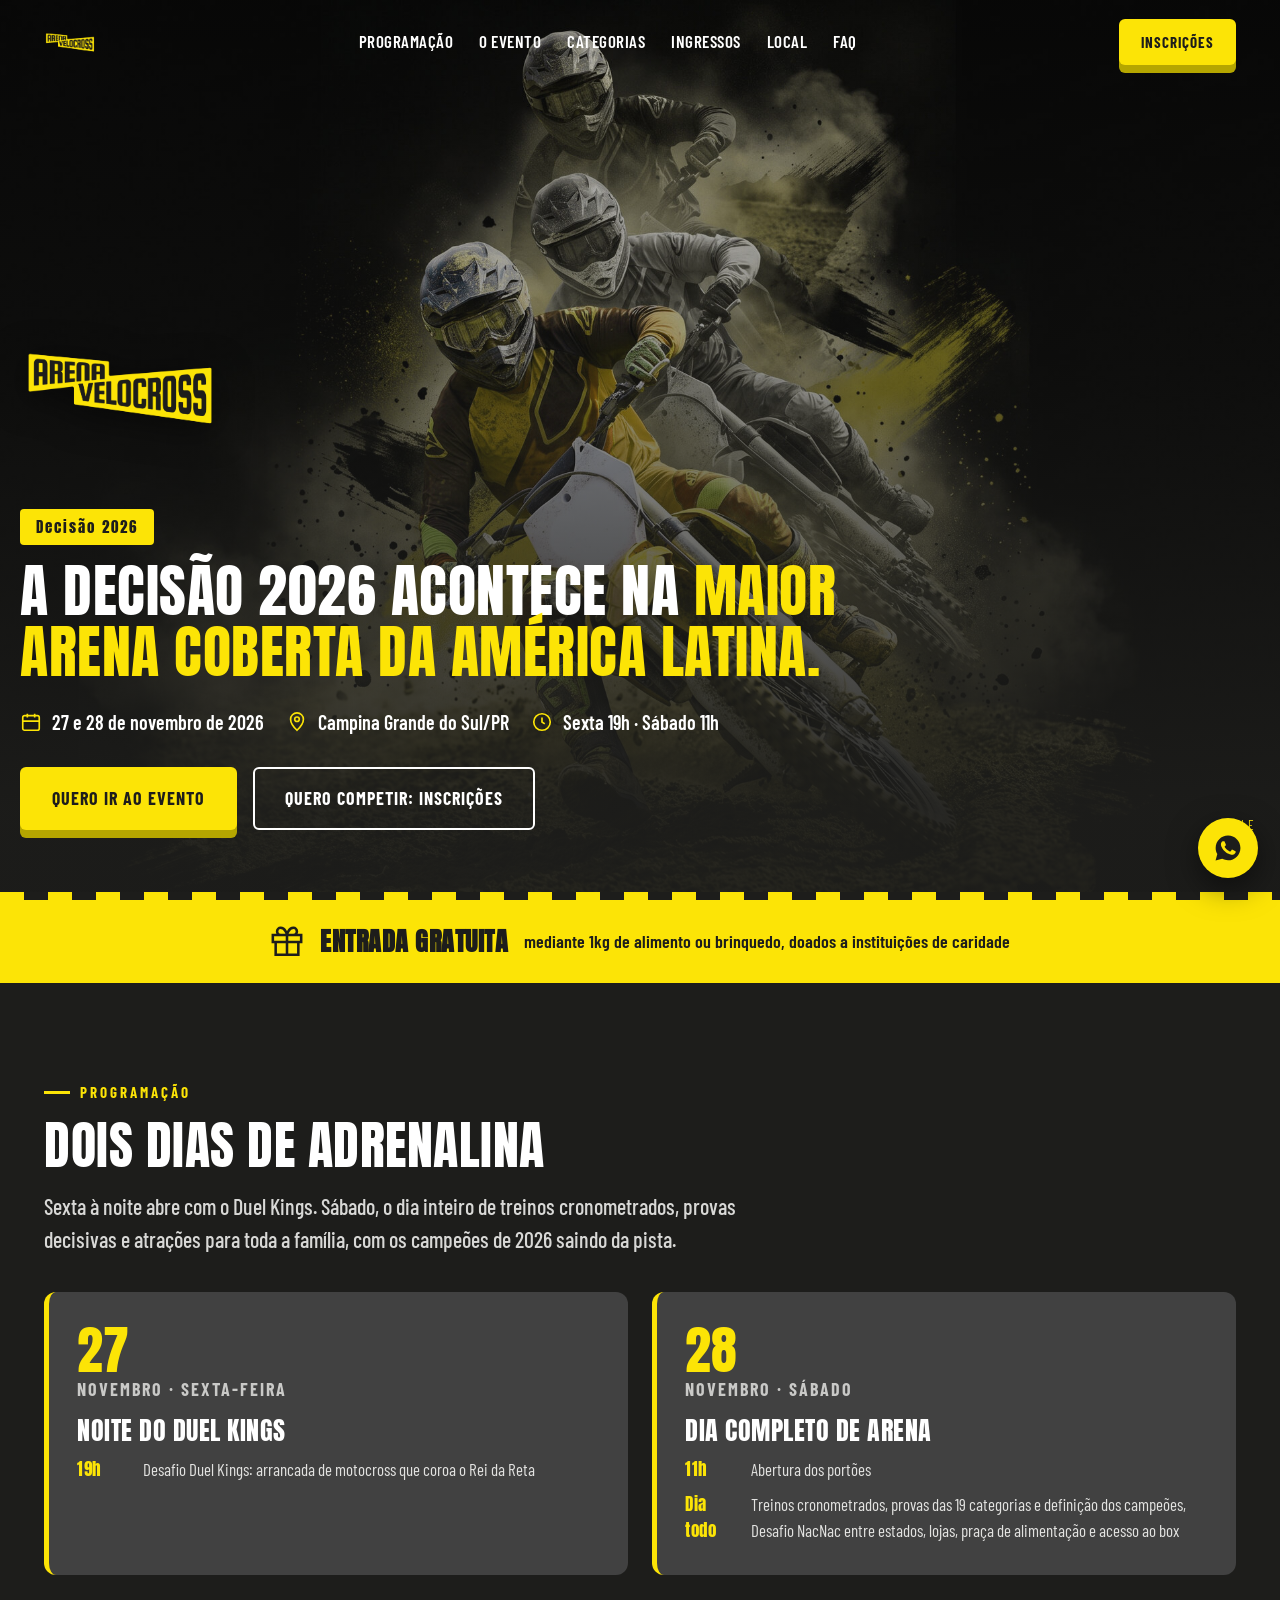
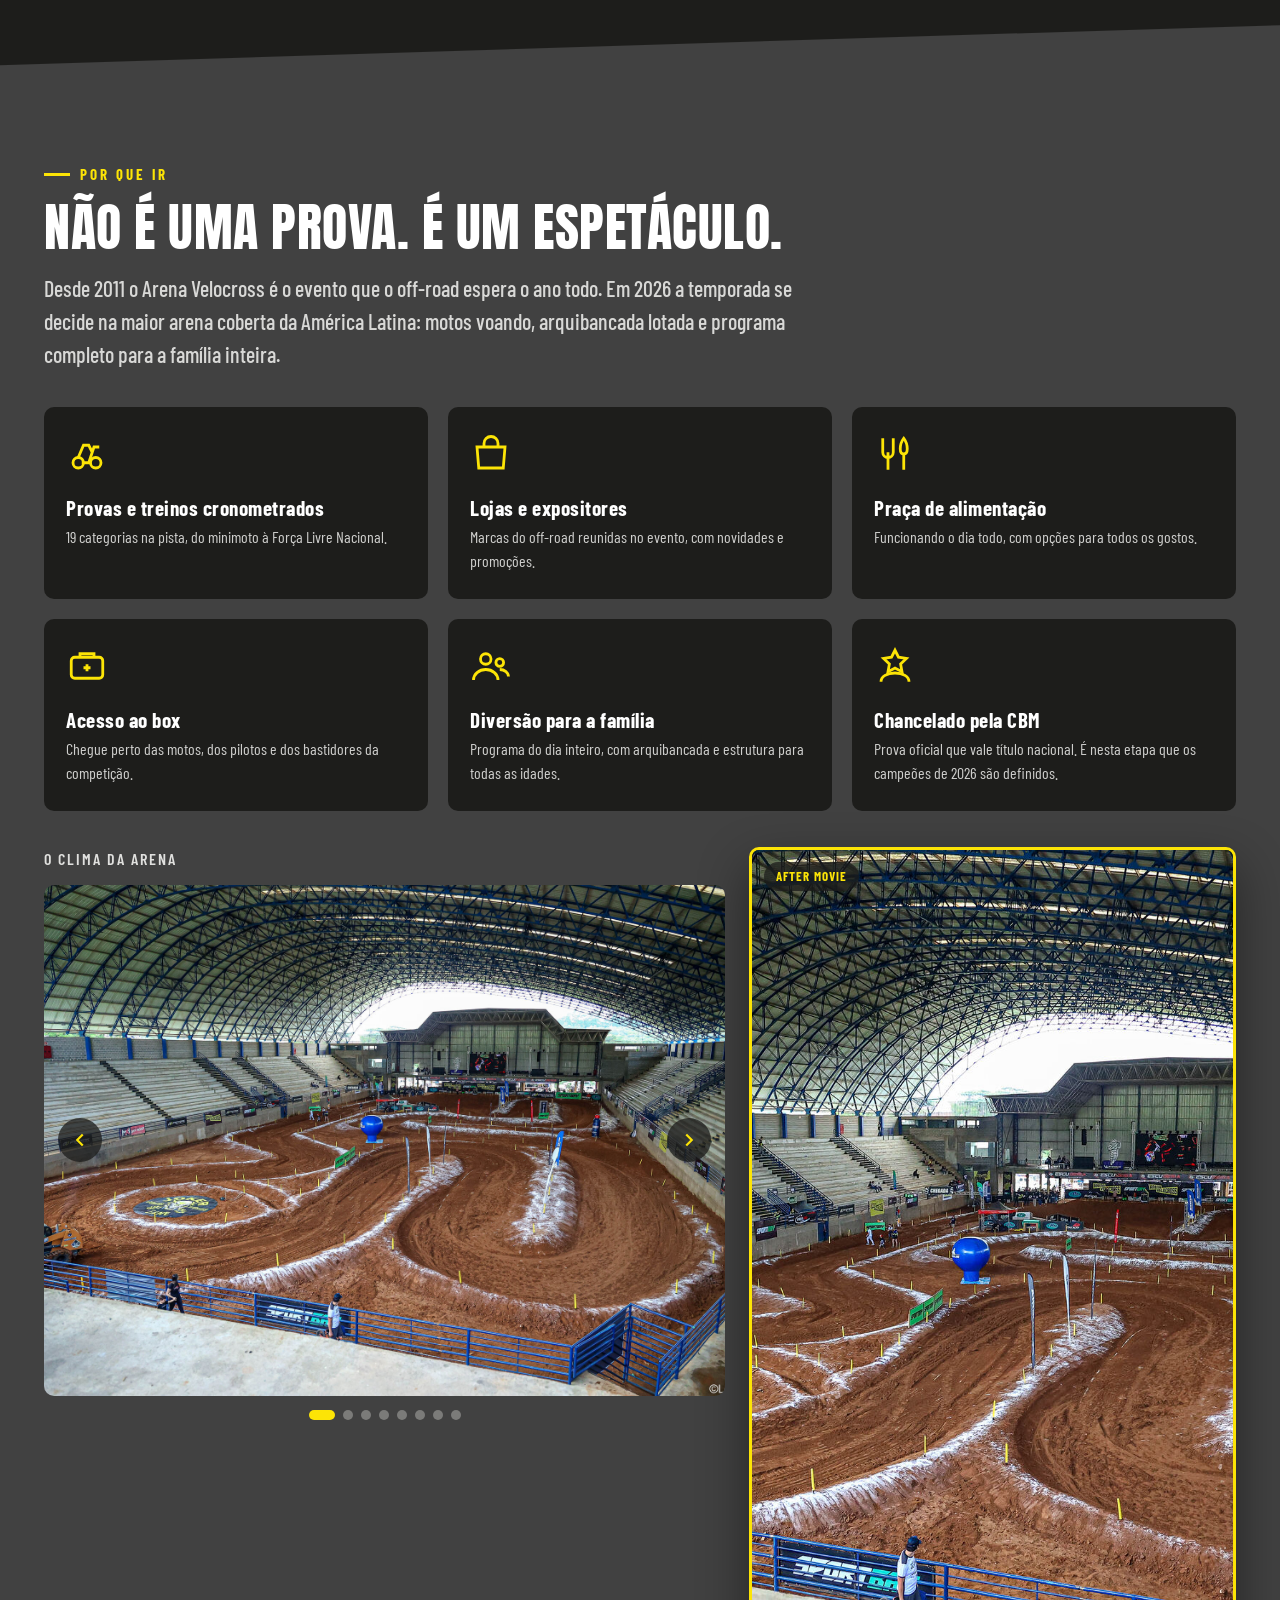
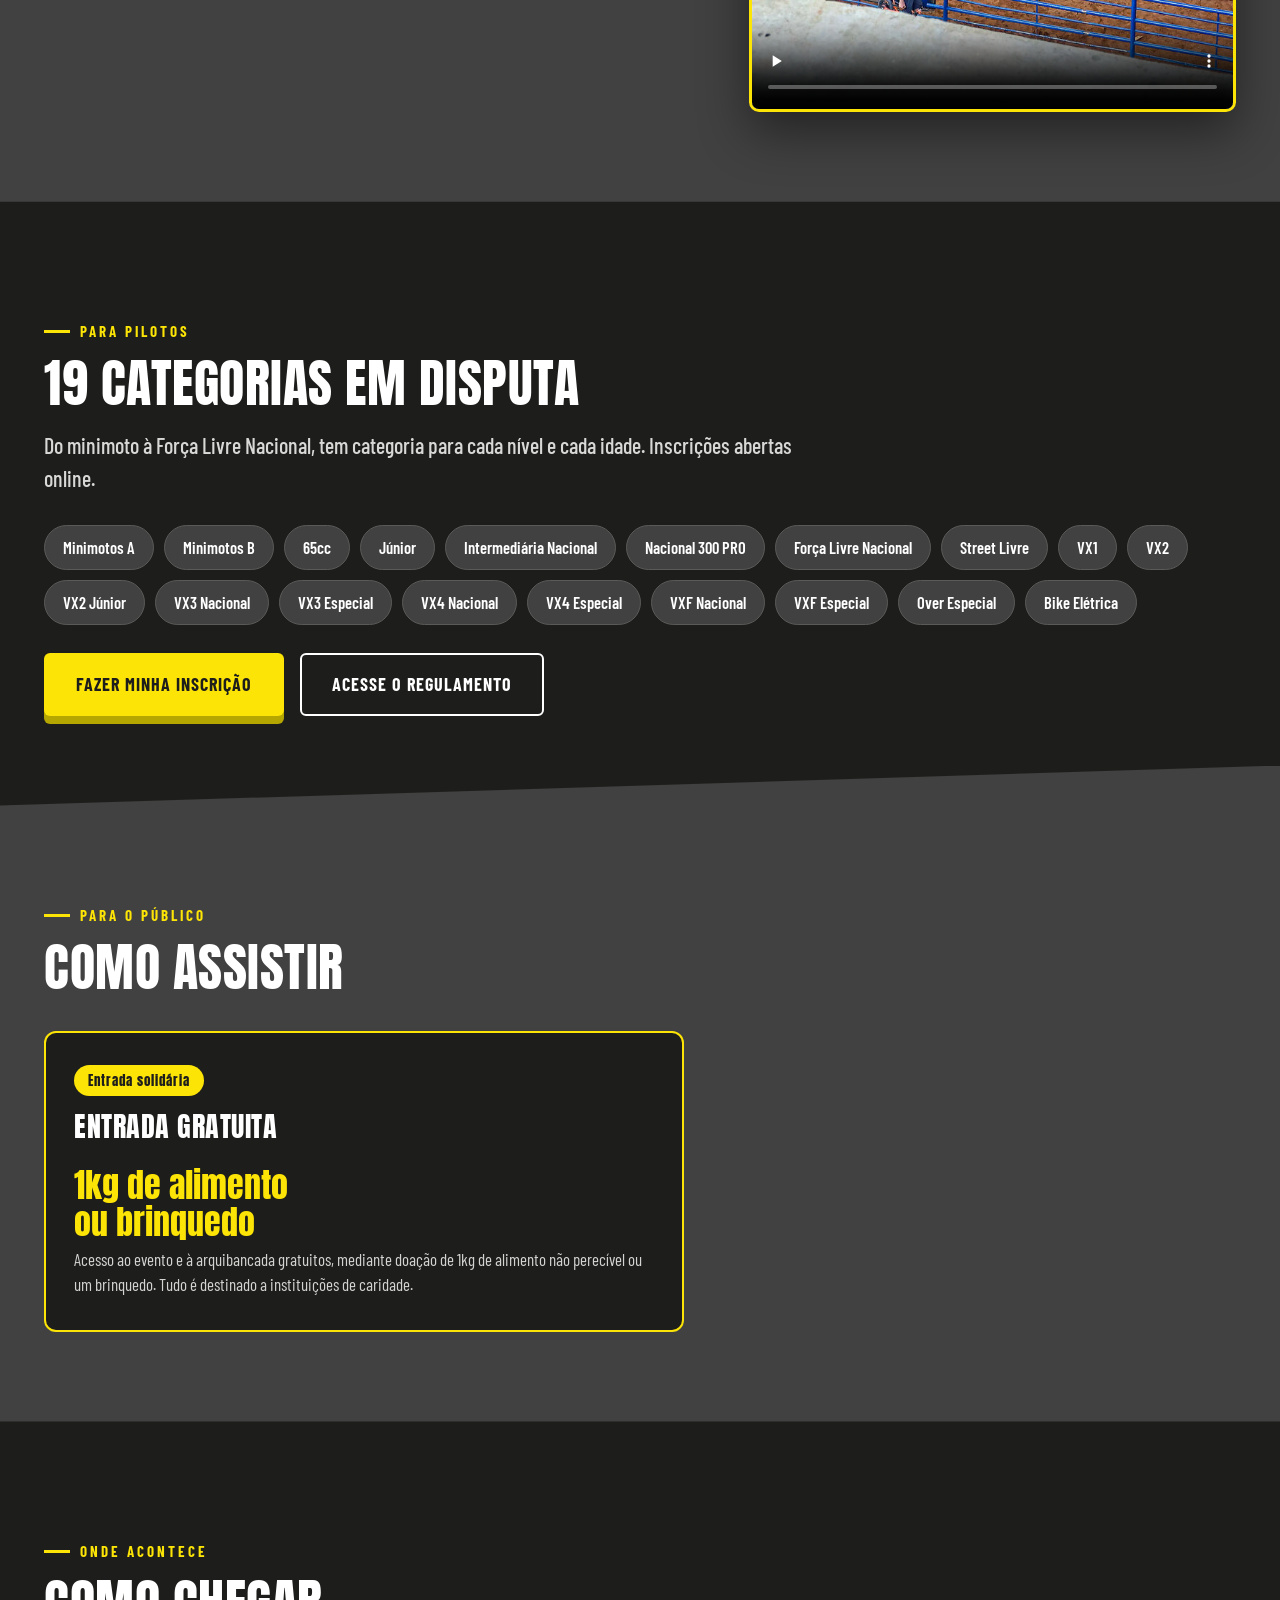
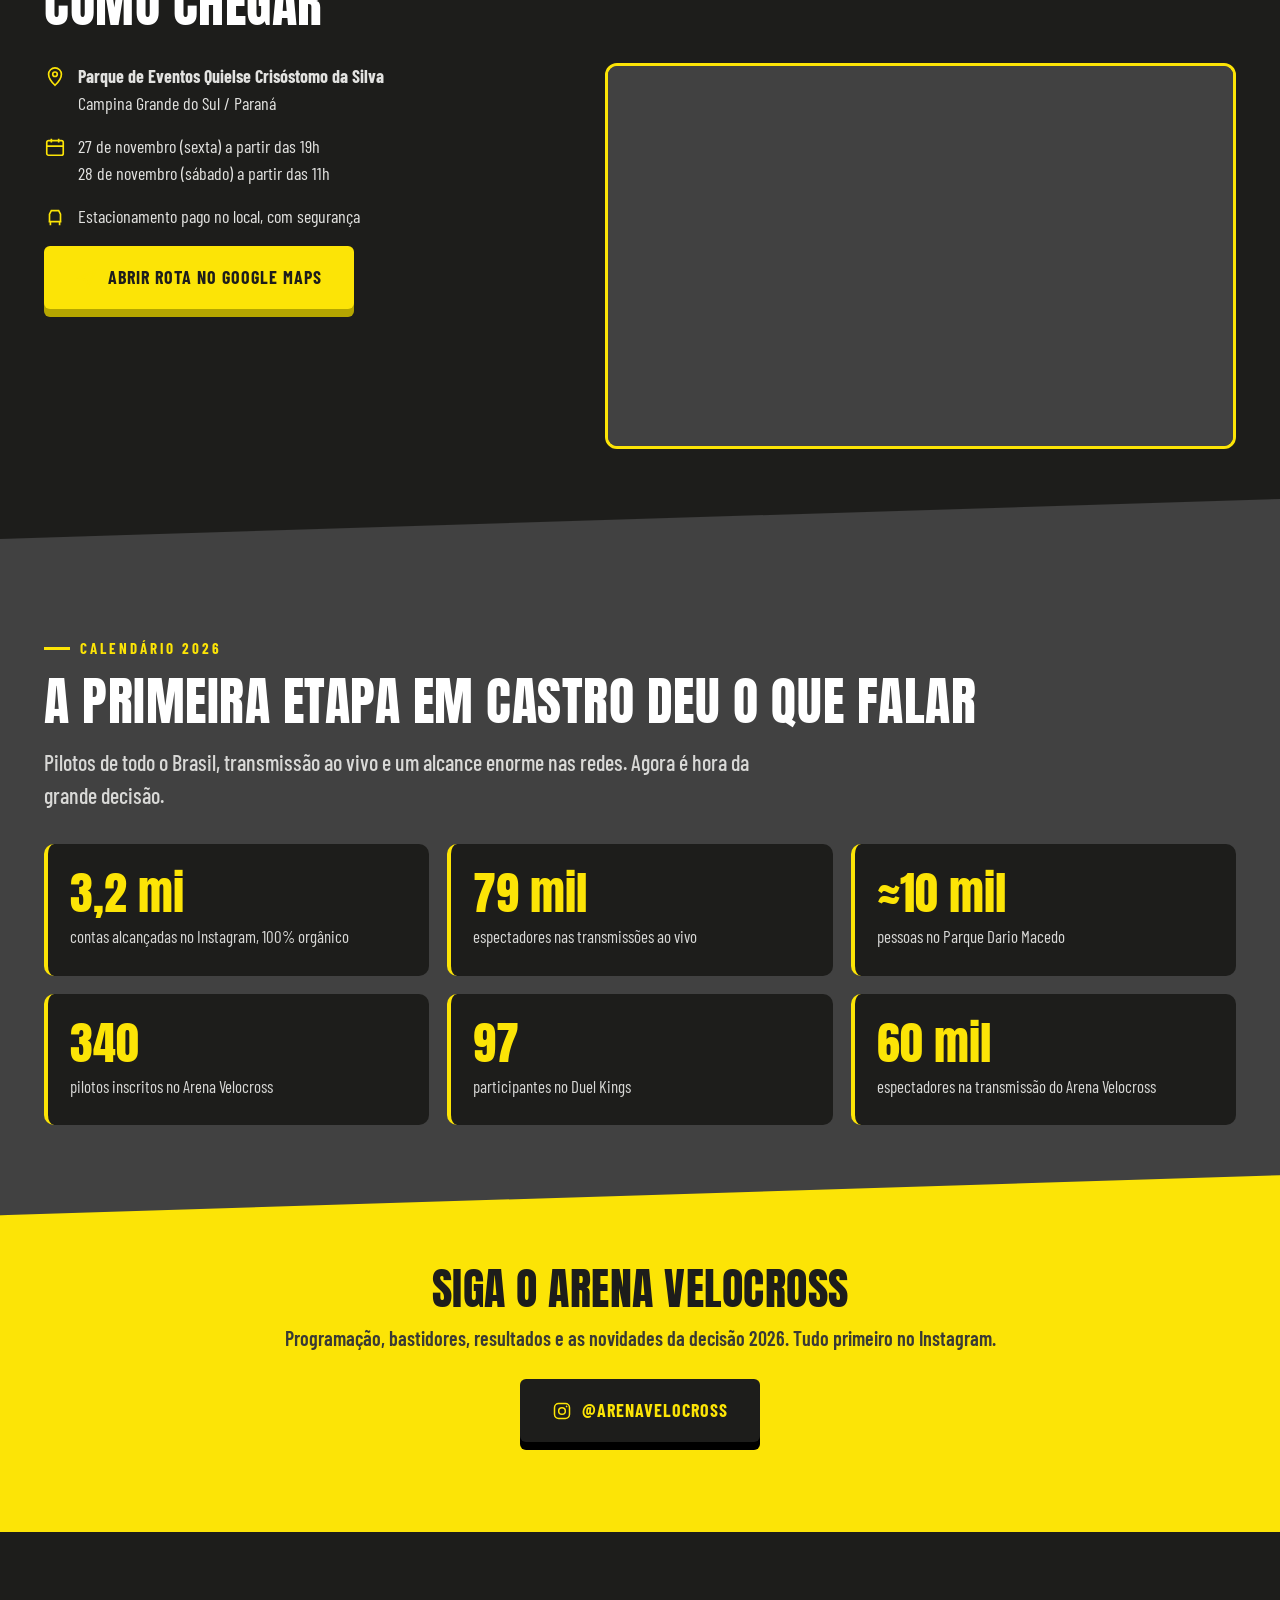
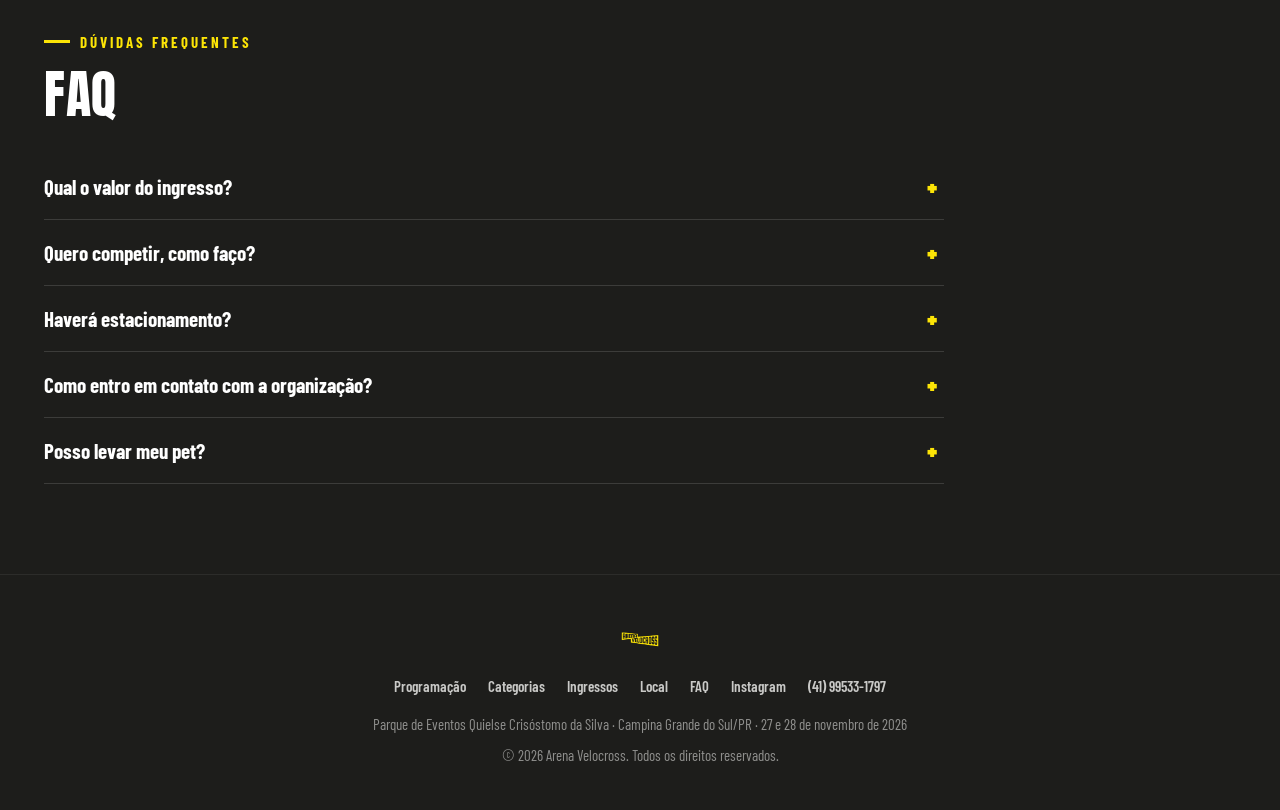
==== commit 6206ed45: "Replace home with Campina deploy page and unify CGS assets - Replace root index.html and css/home.cs" ====
--- a/index.html
+++ b/index.html
@@ -3,8 +3,8 @@
 <head>
 <meta charset="UTF-8">
 <meta name="viewport" content="width=device-width, initial-scale=1.0">
-<title>Arena Velocross 2026 | Castro/PR | 25 e 26 de setembro</title>
-<meta name="description" content="O Arena Velocross chega pela primeira vez a Castro/PR. 25 e 26 de setembro, Parque de Exposições Dario Macedo. Entrada gratuita mediante 1kg de alimento ou brinquedo.">
+<title>Arena Velocross 2026 | A Decisão | Campina Grande do Sul/PR | 27 e 28 de novembro</title>
+<meta name="description" content="A decisão do Arena Velocross 2026 na maior arena coberta da América Latina. 27 e 28 de novembro, Campina Grande do Sul/PR. Entrada gratuita mediante 1kg de alimento ou brinquedo.">
 <link rel="icon" href="assets/img/logo-arena.png">
 <link rel="preconnect" href="https://fonts.googleapis.com">
 <link rel="preconnect" href="https://fonts.gstatic.com" crossorigin>
@@ -13,7 +13,7 @@
 </head>
 <body>
 
-<a class="whats-float" href="https://wa.me/5541995331797?text=Ol%C3%A1!%20Quero%20informa%C3%A7%C3%B5es%20sobre%20o%20Arena%20Velocross%20em%20Castro/PR." target="_blank" rel="noopener" aria-label="Falar no WhatsApp">
+<a class="whats-float" href="https://wa.me/5541995331797?text=Ol%C3%A1!%20Quero%20informa%C3%A7%C3%B5es%20sobre%20o%20Arena%20Velocross%20em%20Campina%20Grande%20do%20Sul." target="_blank" rel="noopener" aria-label="Falar no WhatsApp">
   <svg viewBox="0 0 24 24" fill="currentColor"><path d="M12.04 2C6.58 2 2.13 6.45 2.13 11.91c0 1.75.46 3.45 1.32 4.95L2.05 22l5.28-1.38a9.9 9.9 0 0 0 4.71 1.2h.01c5.46 0 9.9-4.45 9.9-9.91C21.95 6.45 17.5 2 12.04 2zm5.8 14.02c-.24.68-1.4 1.3-1.93 1.38-.5.08-1.12.11-1.8-.12-.42-.14-.96-.32-1.65-.62-2.9-1.25-4.8-4.17-4.94-4.36-.14-.19-1.18-1.57-1.18-3 0-1.42.75-2.12 1.02-2.41.27-.29.58-.36.78-.36.2 0 .39 0 .56.01.18.01.42-.07.65.5.24.58.82 2.01.89 2.16.07.15.12.32.02.51-.1.19-.15.3-.29.46-.15.16-.31.36-.44.48-.15.14-.3.3-.13.58.17.29.76 1.25 1.63 2.02 1.12 1 2.06 1.31 2.36 1.46.29.14.46.12.63-.07.17-.19.72-.84.92-1.13.19-.29.39-.24.65-.14.27.1 1.69.8 1.98.94.29.15.48.22.55.34.07.13.07.73-.17 1.41z"/></svg>
 </a>
 
@@ -39,16 +39,16 @@
 <section class="hero" id="topo">
   <div class="wrap hero-content">
     <img src="assets/img/logo-arena.png" alt="Arena Velocross" class="hero-logo">
-    <div class="hero-city">1ª vez em Castro/PR</div>
-    <h1>O maior espetáculo do off-road brasileiro <span>chega a Castro.</span></h1>
+    <div class="hero-city">Decisão 2026</div>
+    <h1>A decisão 2026 acontece na <span>maior arena coberta da América Latina.</span></h1>
     <div class="hero-meta">
       <div>
         <svg viewBox="0 0 24 24" fill="none" stroke="currentColor" stroke-width="1.8"><rect x="3" y="5" width="18" height="16" rx="2"/><path d="M8 3v4M16 3v4M3 11h18"/></svg>
-        25 e 26 de setembro de 2026
+        27 e 28 de novembro de 2026
       </div>
       <div>
         <svg viewBox="0 0 24 24" fill="none" stroke="currentColor" stroke-width="1.8"><path d="M12 21s7-6.5 7-12a7 7 0 1 0-14 0c0 5.5 7 12 7 12z"/><circle cx="12" cy="9" r="2.5"/></svg>
-        Parque de Exposições Dario Macedo
+        Campina Grande do Sul/PR
       </div>
       <div>
         <svg viewBox="0 0 24 24" fill="none" stroke="currentColor" stroke-width="1.8"><circle cx="12" cy="12" r="9"/><path d="M12 7v5l3 2"/></svg>
@@ -81,24 +81,24 @@
     <div class="reveal">
       <div class="eyebrow">Programação</div>
       <h2 class="section-title">Dois dias de adrenalina</h2>
-      <p class="lead">Sexta à noite abre com o Duel Kings. Sábado, o dia inteiro de treinos cronometrados, provas e atrações para toda a família.</p>
+      <p class="lead">Sexta à noite abre com o Duel Kings. Sábado, o dia inteiro de treinos cronometrados, provas decisivas e atrações para toda a família, com os campeões de 2026 saindo da pista.</p>
     </div>
     <div class="prog-grid">
       <div class="prog-card reveal">
-        <div class="day">25</div>
-        <div class="month">Setembro · Sexta-feira</div>
+        <div class="day">27</div>
+        <div class="month">Novembro · Sexta-feira</div>
         <h3>Noite do Duel Kings</h3>
         <ul>
           <li><b>19h</b> Desafio Duel Kings: arrancada de motocross que coroa o Rei da Reta</li>
         </ul>
       </div>
       <div class="prog-card reveal">
-        <div class="day">26</div>
-        <div class="month">Setembro · Sábado</div>
+        <div class="day">28</div>
+        <div class="month">Novembro · Sábado</div>
         <h3>Dia completo de arena</h3>
         <ul>
           <li><b>11h</b> Abertura dos portões</li>
-          <li><b>Dia todo</b> Treinos cronometrados, provas das 19 categorias, Desafio NacNac entre estados, lojas, praça de alimentação e acesso ao box</li>
+          <li><b>Dia todo</b> Treinos cronometrados, provas das 19 categorias e definição dos campeões, Desafio NacNac entre estados, lojas, praça de alimentação e acesso ao box</li>
         </ul>
       </div>
     </div>
@@ -111,7 +111,7 @@
     <div class="reveal">
       <div class="eyebrow">Por que ir</div>
       <h2 class="section-title">Não é uma prova. É um espetáculo.</h2>
-      <p class="lead">Desde 2011 o Arena Velocross é o evento que o off-road espera o ano todo. Em 2026 ele chega pela primeira vez a Castro: motos voando, arquibancada lotada e programa completo para a família inteira.</p>
+      <p class="lead">Desde 2011 o Arena Velocross é o evento que o off-road espera o ano todo. Em 2026 a temporada se decide na maior arena coberta da América Latina: motos voando, arquibancada lotada e programa completo para a família inteira.</p>
     </div>
 
     <div class="exp-grid">
@@ -143,7 +143,7 @@
       <div class="exp-card reveal">
         <svg class="ic" viewBox="0 0 24 24" fill="none" stroke="currentColor" stroke-width="1.6"><path d="M12 3l2 4 4.5.7-3.3 3.1.8 4.5L12 13.2 8 15.3l.8-4.5-3.3-3.1L10 7l2-4z"/><path d="M4 21c0-3 3.5-5 8-5s8 2 8 5"/></svg>
         <h4>Chancelado pela CBM</h4>
-        <p>Prova oficial que vale título nacional, no nível mais alto do velocross.</p>
+        <p>Prova oficial que vale título nacional. É nesta etapa que os campeões de 2026 são definidos.</p>
       </div>
     </div>
 
@@ -228,13 +228,6 @@
         <div class="ticket-price">1kg de alimento<br>ou brinquedo</div>
         <p>Acesso ao evento e à arquibancada gratuitos, mediante doação de 1kg de alimento não perecível ou um brinquedo. Tudo é destinado a instituições de caridade.</p>
       </div>
-      <div class="ticket-card soon reveal">
-        <span class="tk-tag">Em breve</span>
-        <h3>Camarote Open Food</h3>
-        <div class="ticket-price">Vagas limitadas</div>
-        <p>Visão privilegiada da pista, alimentação inclusa e serviço exclusivo de bar. Os ingressos deste setor estarão disponíveis em breve. Acompanhe pelo Instagram para não perder.</p>
-        <a href="https://www.instagram.com/arenavelocross/" target="_blank" rel="noopener" class="btn btn-yellow" style="margin-top:20px;">Avise-me no Instagram</a>
-      </div>
     </div>
   </div>
 </section>
@@ -251,49 +244,50 @@
         <ul>
           <li>
             <svg viewBox="0 0 24 24" fill="none" stroke="currentColor" stroke-width="1.8"><path d="M12 21s7-6.5 7-12a7 7 0 1 0-14 0c0 5.5 7 12 7 12z"/><circle cx="12" cy="9" r="2.5"/></svg>
-            <span><b>Parque de Exposições Dario Macedo</b><br>Castro / Paraná</span>
+            <span><b>Parque de Eventos Quielse Crisóstomo da Silva</b><br>Campina Grande do Sul / Paraná</span>
           </li>
           <li>
             <svg viewBox="0 0 24 24" fill="none" stroke="currentColor" stroke-width="1.8"><rect x="3" y="5" width="18" height="16" rx="2"/><path d="M8 3v4M16 3v4M3 11h18"/></svg>
-            <span>25 de setembro (sexta) a partir das 19h<br>26 de setembro (sábado) a partir das 11h</span>
+            <span>27 de novembro (sexta) a partir das 19h<br>28 de novembro (sábado) a partir das 11h</span>
           </li>
           <li>
             <svg viewBox="0 0 24 24" fill="none" stroke="currentColor" stroke-width="1.8"><path d="M5 17h14M6 17V9l2-4h8l2 4v8M7 21v-4M17 21v-4"/></svg>
-            <span>Amplo estacionamento em frente ao parque de exposições</span>
+            <span>Estacionamento pago no local, com segurança</span>
           </li>
         </ul>
-        <a class="btn btn-yellow" target="_blank" rel="noopener" href="https://www.google.com/maps/dir/?api=1&destination=Parque+de+Exposi%C3%A7%C3%B5es+Dario+Macedo+Castro+PR">
+        <a class="btn btn-yellow" target="_blank" rel="noopener" href="https://share.google/LgNgqphTs7bwYUH8V">
           <svg viewBox="0 0 24 24" fill="none" stroke="currentColor" stroke-width="1.8"><path d="M3 11l18-8-8 18-2-8-8-2z"/></svg>
-          Traçar rota no Google Maps
+          Abrir rota no Google Maps
         </a>
       </div>
       <div class="map-frame reveal">
-        <iframe id="mapIframe" src="https://maps.google.com/maps?q=Parque%20de%20Exposi%C3%A7%C3%B5es%20Dario%20Macedo%2C%20Castro%2C%20PR&t=&z=14&ie=UTF8&iwloc=&output=embed" loading="lazy" title="Mapa do Parque de Exposições Dario Macedo, Castro/PR" referrerpolicy="no-referrer-when-downgrade" allowfullscreen></iframe>
+        <iframe id="mapIframe" src="https://maps.google.com/maps?q=Parque%20de%20Eventos%20Quielse%20Cris%C3%B3stomo%20da%20Silva%2C%20Campina%20Grande%20do%20Sul%2C%20PR&t=&z=14&ie=UTF8&iwloc=&output=embed" loading="lazy" title="Mapa do Parque de Eventos Quielse Crisóstomo da Silva, Campina Grande do Sul/PR" referrerpolicy="no-referrer-when-downgrade" allowfullscreen></iframe>
         <div class="map-fallback" id="mapFallback">
           <svg viewBox="0 0 24 24" fill="none" stroke="currentColor" stroke-width="1.6"><path d="M12 21s7-6.5 7-12a7 7 0 1 0-14 0c0 5.5 7 12 7 12z"/><circle cx="12" cy="9" r="2.5"/></svg>
-          <h4>Parque de Exposições Dario Macedo</h4>
-          <p>PR-340, km 198, sentido Castrolanda<br>Castro / Paraná</p>
-          <a class="btn btn-yellow" target="_blank" rel="noopener" href="https://www.google.com/maps/search/?api=1&query=Parque+de+Exposi%C3%A7%C3%B5es+Dario+Macedo+Castro+PR">Abrir mapa no Google Maps</a>
+          <h4>Parque de Eventos Quielse Crisóstomo da Silva</h4>
+          <p>Campina Grande do Sul / Paraná</p>
+          <a class="btn btn-yellow" target="_blank" rel="noopener" href="https://share.google/LgNgqphTs7bwYUH8V">Abrir mapa no Google Maps</a>
         </div>
       </div>
     </div>
   </div>
 </section>
 
-<!-- PRÓXIMA ETAPA -->
+<!-- RESUMO ETAPA 1 -->
 <section id="proxima">
   <div class="wrap">
     <div class="reveal">
       <div class="eyebrow">Calendário 2026</div>
-      <h2 class="section-title">A temporada não para em Castro</h2>
-      <p class="lead">Depois da estreia em Castro, o Arena Velocross volta para a maior arena coberta da América Latina.</p>
-    </div>
-    <div class="next-card reveal">
-      <div class="nx-date">27 e 28<br><span style="font-size:20px;">de novembro</span></div>
-      <div class="nx-info">
-        <h3>Etapa 2: Campina Grande do Sul/PR</h3>
-        <p>A casa do Arena Velocross: arena coberta, estrutura completa e o encerramento da temporada 2026.</p>
-      </div>
+      <h2 class="section-title">A primeira etapa em Castro deu o que falar</h2>
+      <p class="lead">Pilotos de todo o Brasil, transmissão ao vivo e um alcance enorme nas redes. Agora é hora da grande decisão.</p>
+    </div>
+    <div class="recap-grid">
+      <div class="recap-card reveal"><div class="recap-num">3,2 mi</div><div class="recap-label">contas alcançadas no Instagram, 100% orgânico</div></div>
+      <div class="recap-card reveal"><div class="recap-num">79 mil</div><div class="recap-label">espectadores nas transmissões ao vivo</div></div>
+      <div class="recap-card reveal"><div class="recap-num">≈10 mil</div><div class="recap-label">pessoas no Parque Dario Macedo</div></div>
+      <div class="recap-card reveal"><div class="recap-num">340</div><div class="recap-label">pilotos inscritos no Arena Velocross</div></div>
+      <div class="recap-card reveal"><div class="recap-num">97</div><div class="recap-label">participantes no Duel Kings</div></div>
+      <div class="recap-card reveal"><div class="recap-num">60 mil</div><div class="recap-label">espectadores na transmissão do Arena Velocross</div></div>
     </div>
   </div>
 </section>
@@ -302,7 +296,7 @@
 <section id="insta">
   <div class="wrap">
     <h2>Siga o Arena Velocross</h2>
-    <p>Programação, bastidores, resultados e a liberação dos ingressos do camarote. Tudo primeiro no Instagram.</p>
+    <p>Programação, bastidores, resultados e as novidades da decisão 2026. Tudo primeiro no Instagram.</p>
     <a class="btn btn-dark" href="https://www.instagram.com/arenavelocross/" target="_blank" rel="noopener">
       <svg viewBox="0 0 24 24" fill="none" stroke="currentColor" stroke-width="1.8"><rect x="3" y="3" width="18" height="18" rx="5"/><circle cx="12" cy="12" r="4"/><circle cx="17.5" cy="6.5" r="1" fill="currentColor" stroke="none"/></svg>
       @arenavelocross
@@ -320,7 +314,7 @@
     <div class="faq-list reveal">
       <div class="faq-item">
         <button class="faq-q">Qual o valor do ingresso?</button>
-        <div class="faq-a"><p>O acesso ao evento e à arquibancada são gratuitos. Pedimos apenas 1kg de alimento ou um brinquedo, que serão doados para instituições de caridade. O camarote tem visão privilegiada, alimentação inclusa e serviço exclusivo de bar; os ingressos deste setor estarão disponíveis em breve.</p></div>
+        <div class="faq-a"><p>O acesso ao evento e à arquibancada são gratuitos. Pedimos apenas 1kg de alimento ou um brinquedo, que serão doados para instituições de caridade.</p></div>
       </div>
       <div class="faq-item">
         <button class="faq-q">Quero competir, como faço?</button>
@@ -328,7 +322,7 @@
       </div>
       <div class="faq-item">
         <button class="faq-q">Haverá estacionamento?</button>
-        <div class="faq-a"><p>Sim. Em frente ao Parque de Exposições Dario Macedo há um grande espaço de estacionamento.</p></div>
+        <div class="faq-a"><p>Sim, no local há estacionamento (pago) com segurança.</p></div>
       </div>
       <div class="faq-item">
         <button class="faq-q">Como entro em contato com a organização?</button>
@@ -354,7 +348,7 @@
       <a href="https://www.instagram.com/arenavelocross/" target="_blank" rel="noopener">Instagram</a>
       <a href="https://wa.me/5541995331797" target="_blank" rel="noopener">(41) 99533-1797</a>
     </div>
-    <div>Parque de Exposições Dario Macedo · Castro/PR · 25 e 26 de setembro de 2026</div>
+    <div>Parque de Eventos Quielse Crisóstomo da Silva · Campina Grande do Sul/PR · 27 e 28 de novembro de 2026</div>
     <div style="margin-top:8px;">&copy; 2026 Arena Velocross. Todos os direitos reservados.</div>
   </div>
 </footer>
--- a/css/home.css
+++ b/css/home.css
@@ -142,11 +142,10 @@
 
 /* INGRESSOS */
 #ingressos{background:var(--gray);clip-path:polygon(0 40px,100% 0,100% 100%,0 100%);margin-top:-40px;padding-top:130px;}
-.tickets{display:grid;grid-template-columns:1fr 1fr;gap:24px;margin-top:36px;}
+.tickets{display:grid;grid-template-columns:1fr;gap:24px;margin-top:36px;max-width:640px;}
 .ticket-card{background:var(--black);border:2px solid var(--yellow);border-radius:12px;padding:32px 28px;display:flex;flex-direction:column;}
 .ticket-card.soon{border-color:#5a5a58;}
 .ticket-card .tk-tag{align-self:flex-start;background:var(--yellow);color:var(--black);font-family:'Anton',sans-serif;font-size:13px;padding:6px 14px;border-radius:20px;letter-spacing:1px;margin-bottom:16px;}
-.ticket-card.soon .tk-tag{background:#5a5a58;color:var(--white);}
 .ticket-card h3{font-size:28px;margin-bottom:10px;}
 .ticket-card p{color:#d3d3d1;font-size:17px;flex-grow:1;}
 .ticket-price{font-family:'Anton',sans-serif;font-size:34px;color:var(--yellow);margin:14px 0 6px;line-height:1.1;}
@@ -164,12 +163,12 @@
 .map-fallback p{color:#d3d3d1;font-size:16px;}
 .map-frame.failed iframe{display:none;}
 
-/* PROXIMA ETAPA */
+/* RESUMO ETAPA 1 */
 #proxima{background:var(--gray);clip-path:polygon(0 40px,100% 0,100% 100%,0 100%);margin-top:-40px;padding:130px 0 90px;}
-.next-card{background:var(--black);border-radius:12px;padding:36px 32px;display:flex;gap:28px;align-items:center;flex-wrap:wrap;margin-top:26px;border-left:5px solid var(--yellow);}
-.next-card .nx-date{font-family:'Anton',sans-serif;font-size:44px;color:var(--yellow);line-height:1;}
-.next-card .nx-info h3{font-size:24px;margin-bottom:6px;}
-.next-card .nx-info p{color:#d3d3d1;font-size:17px;}
+.recap-grid{display:grid;grid-template-columns:repeat(3,1fr);gap:18px;margin-top:32px;}
+.recap-card{background:var(--black);border-radius:10px;padding:26px 22px;border-left:4px solid var(--yellow);}
+.recap-num{font-family:'Anton',sans-serif;font-size:clamp(32px,4vw,46px);color:var(--yellow);line-height:1;}
+.recap-label{margin-top:8px;font-size:17px;color:#d8d8d6;}
 
 /* INSTAGRAM */
 #insta{background:var(--yellow);color:var(--black);text-align:center;padding:90px 0;clip-path:polygon(0 40px,100% 0,100% 100%,0 100%);margin-top:-40px;}
@@ -208,6 +207,7 @@
   .burger{display:flex;}
   .prog-grid,.exp-media,.tickets,.local-grid{grid-template-columns:1fr;}
   .exp-grid{grid-template-columns:1fr 1fr;}
+  .recap-grid{grid-template-columns:1fr 1fr;}
 }
 @media (max-width:640px){
   .section{padding:64px 0;}
@@ -218,5 +218,6 @@
   .hero h1{font-size:clamp(26px,7vw,36px);max-width:100%;}
   .hero-actions{flex-direction:column;align-items:stretch;}
   .exp-grid{grid-template-columns:1fr;}
+  .recap-grid{grid-template-columns:1fr;}
   .cat-chip{font-size:15px;padding:8px 14px;}
 }
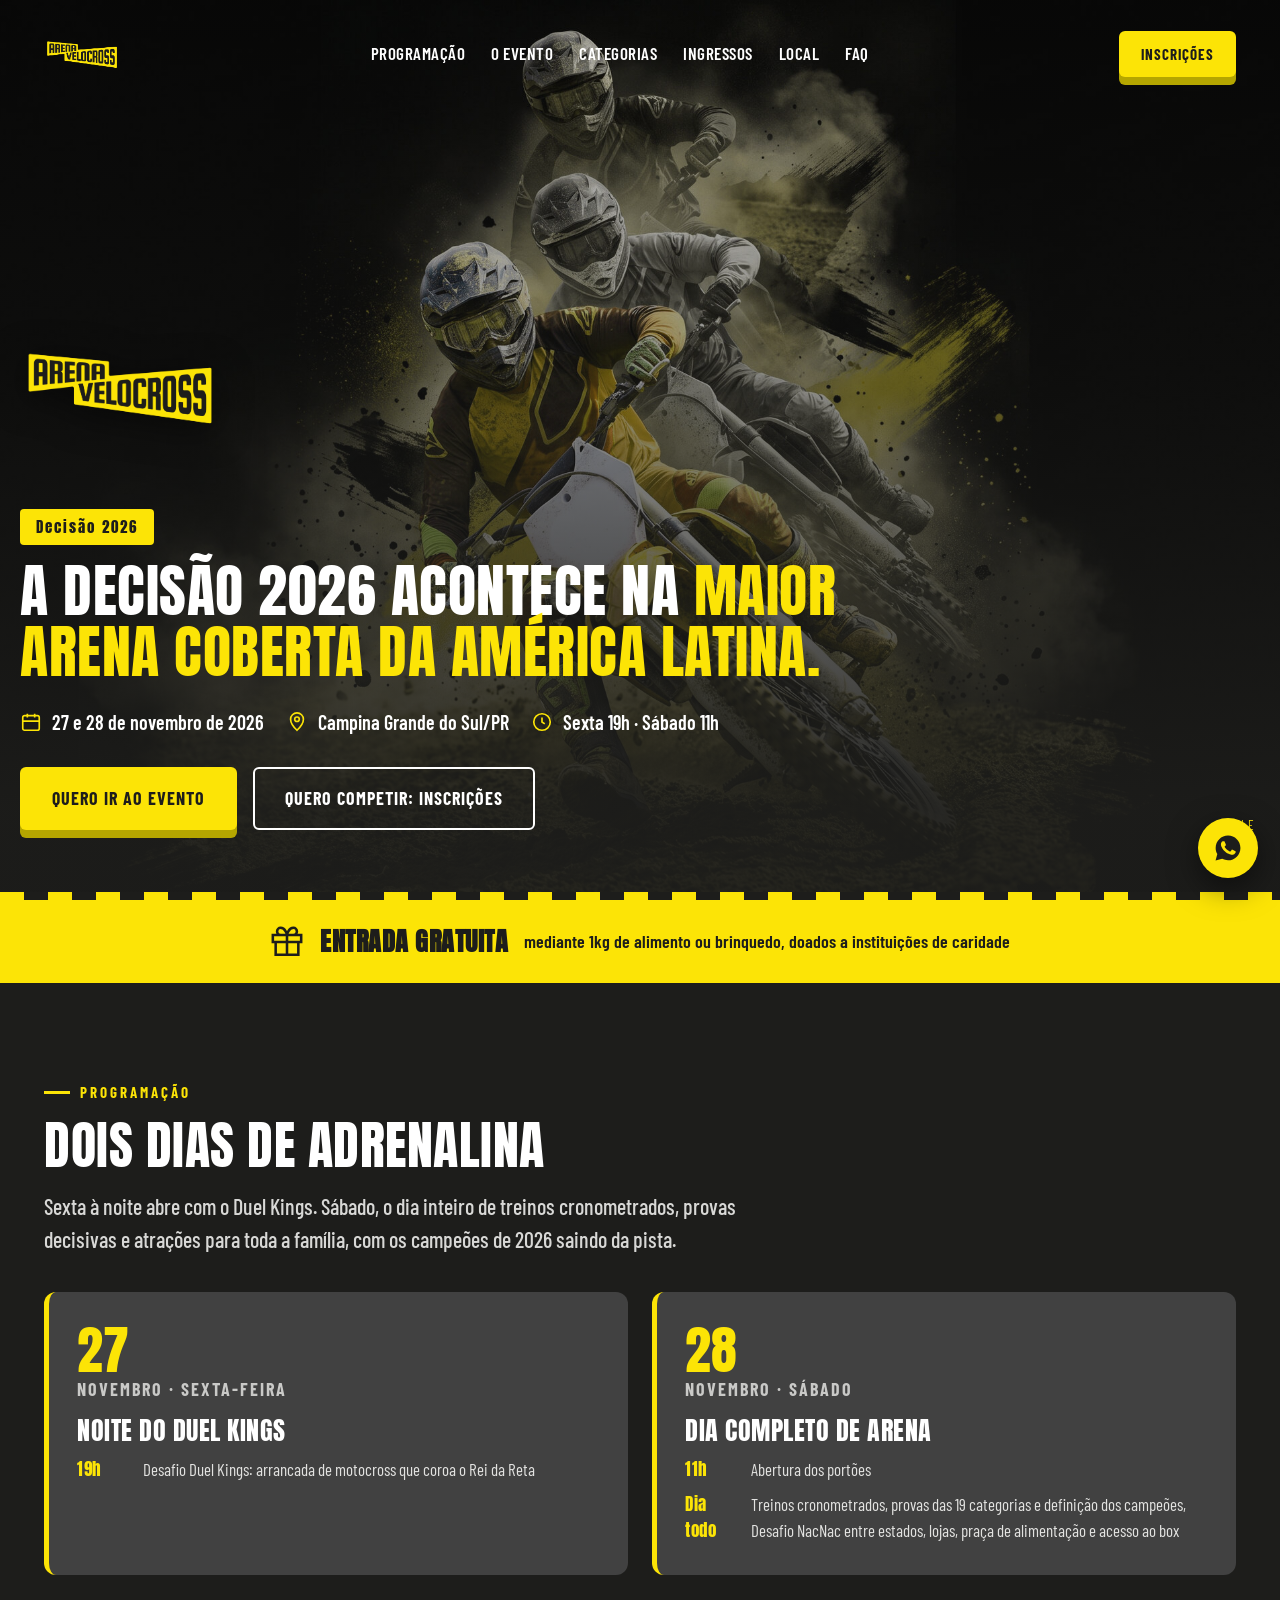
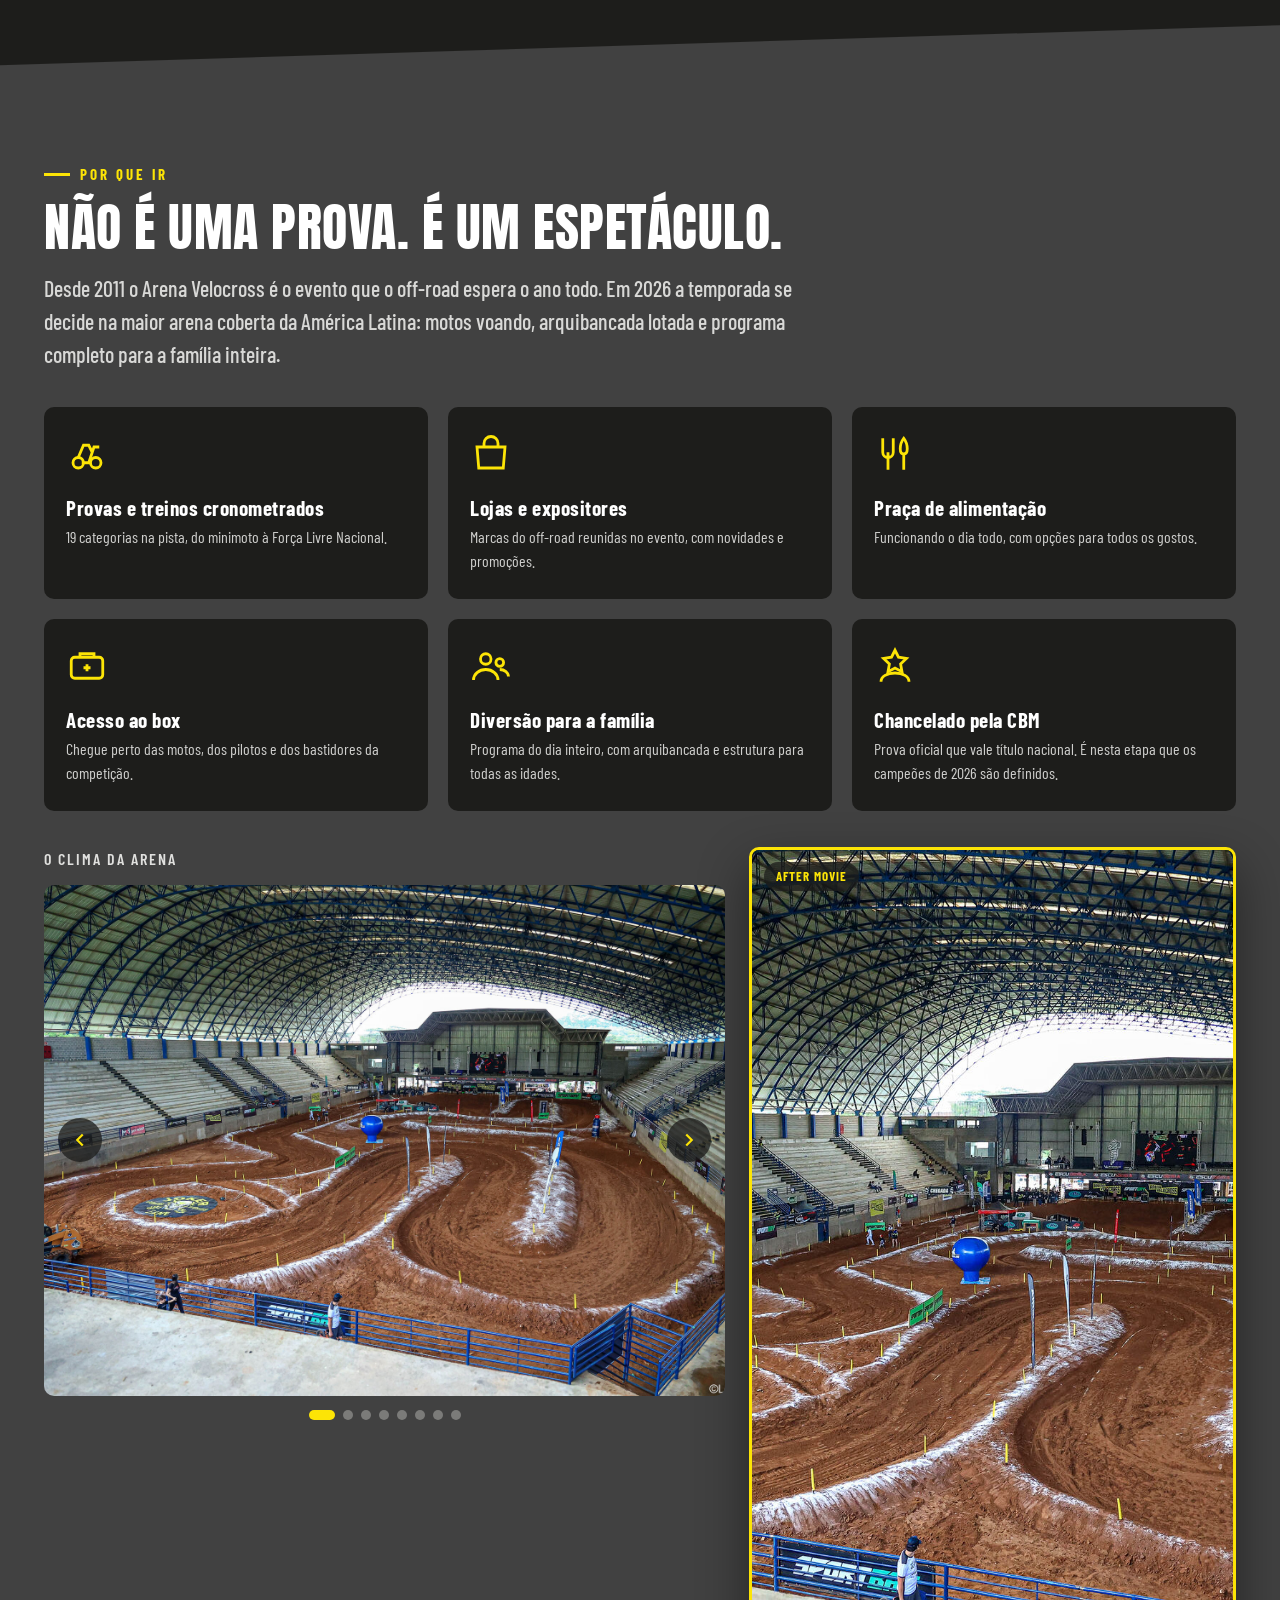
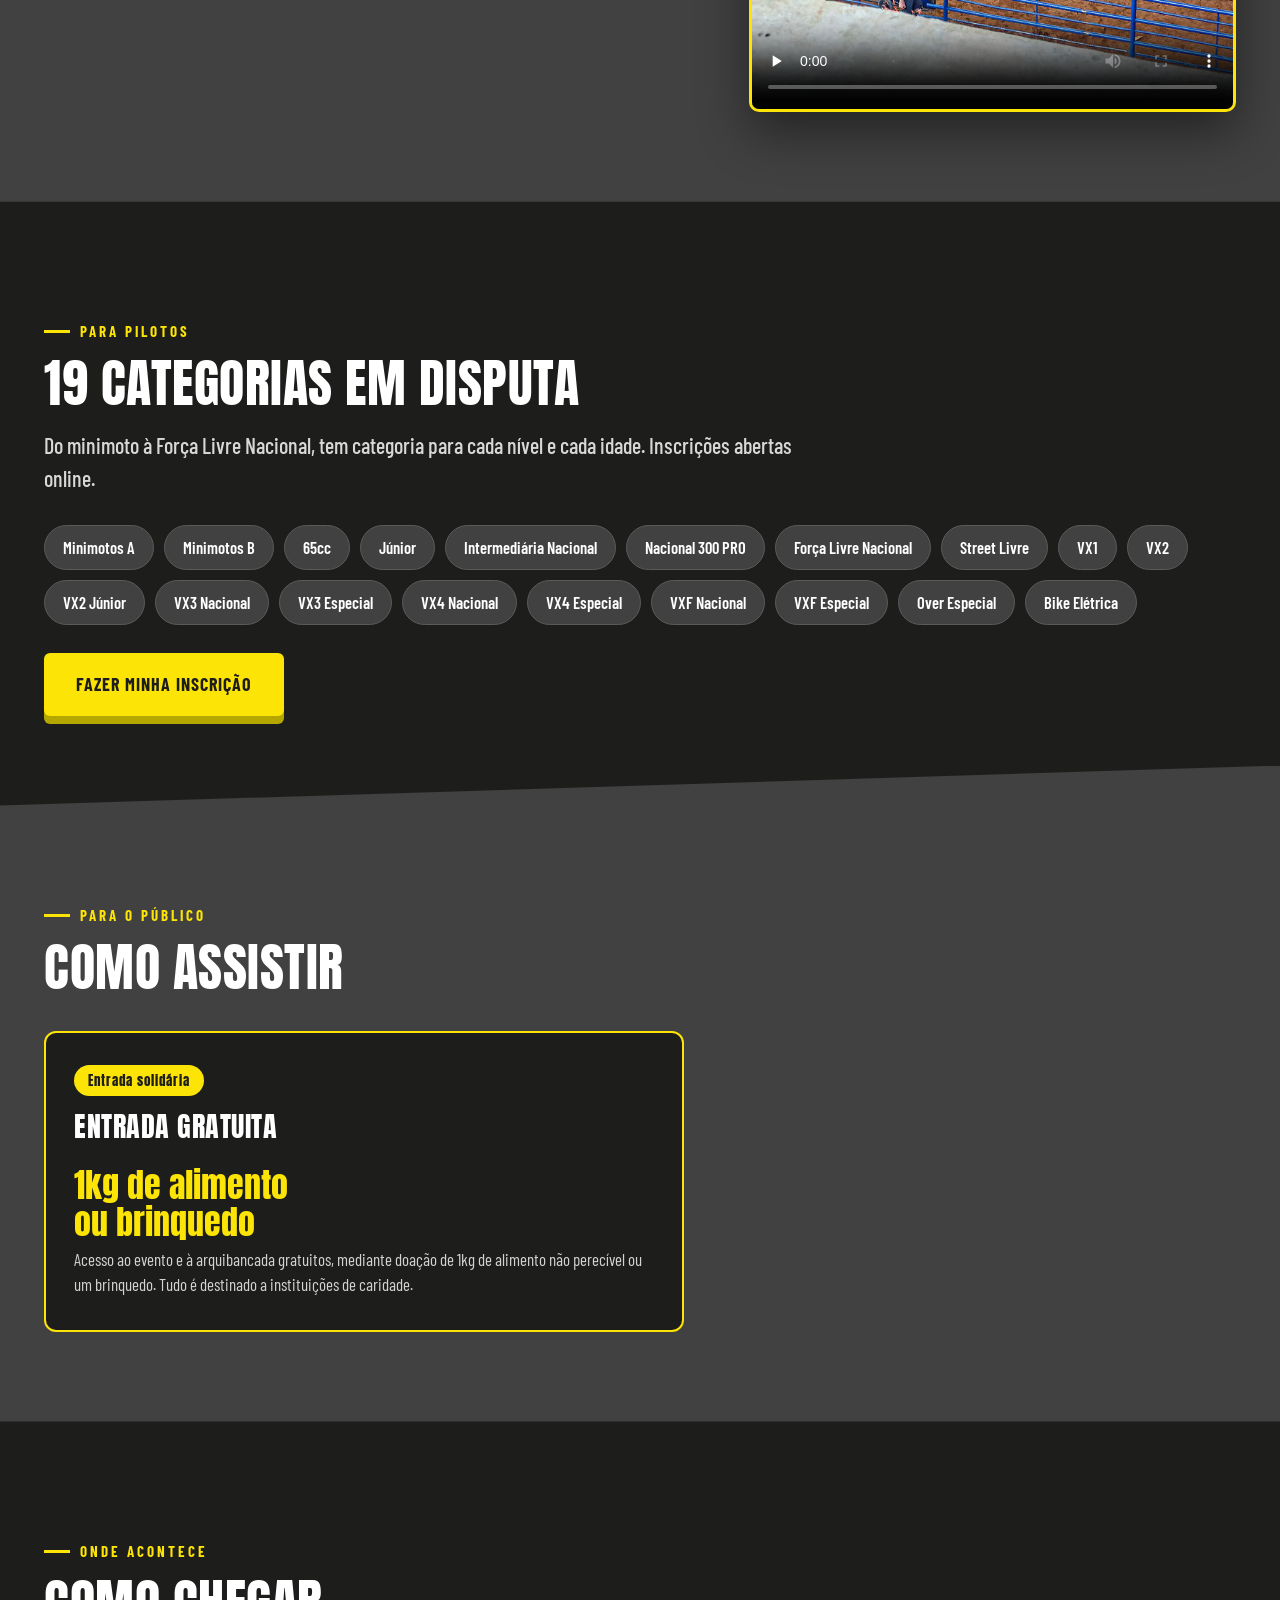
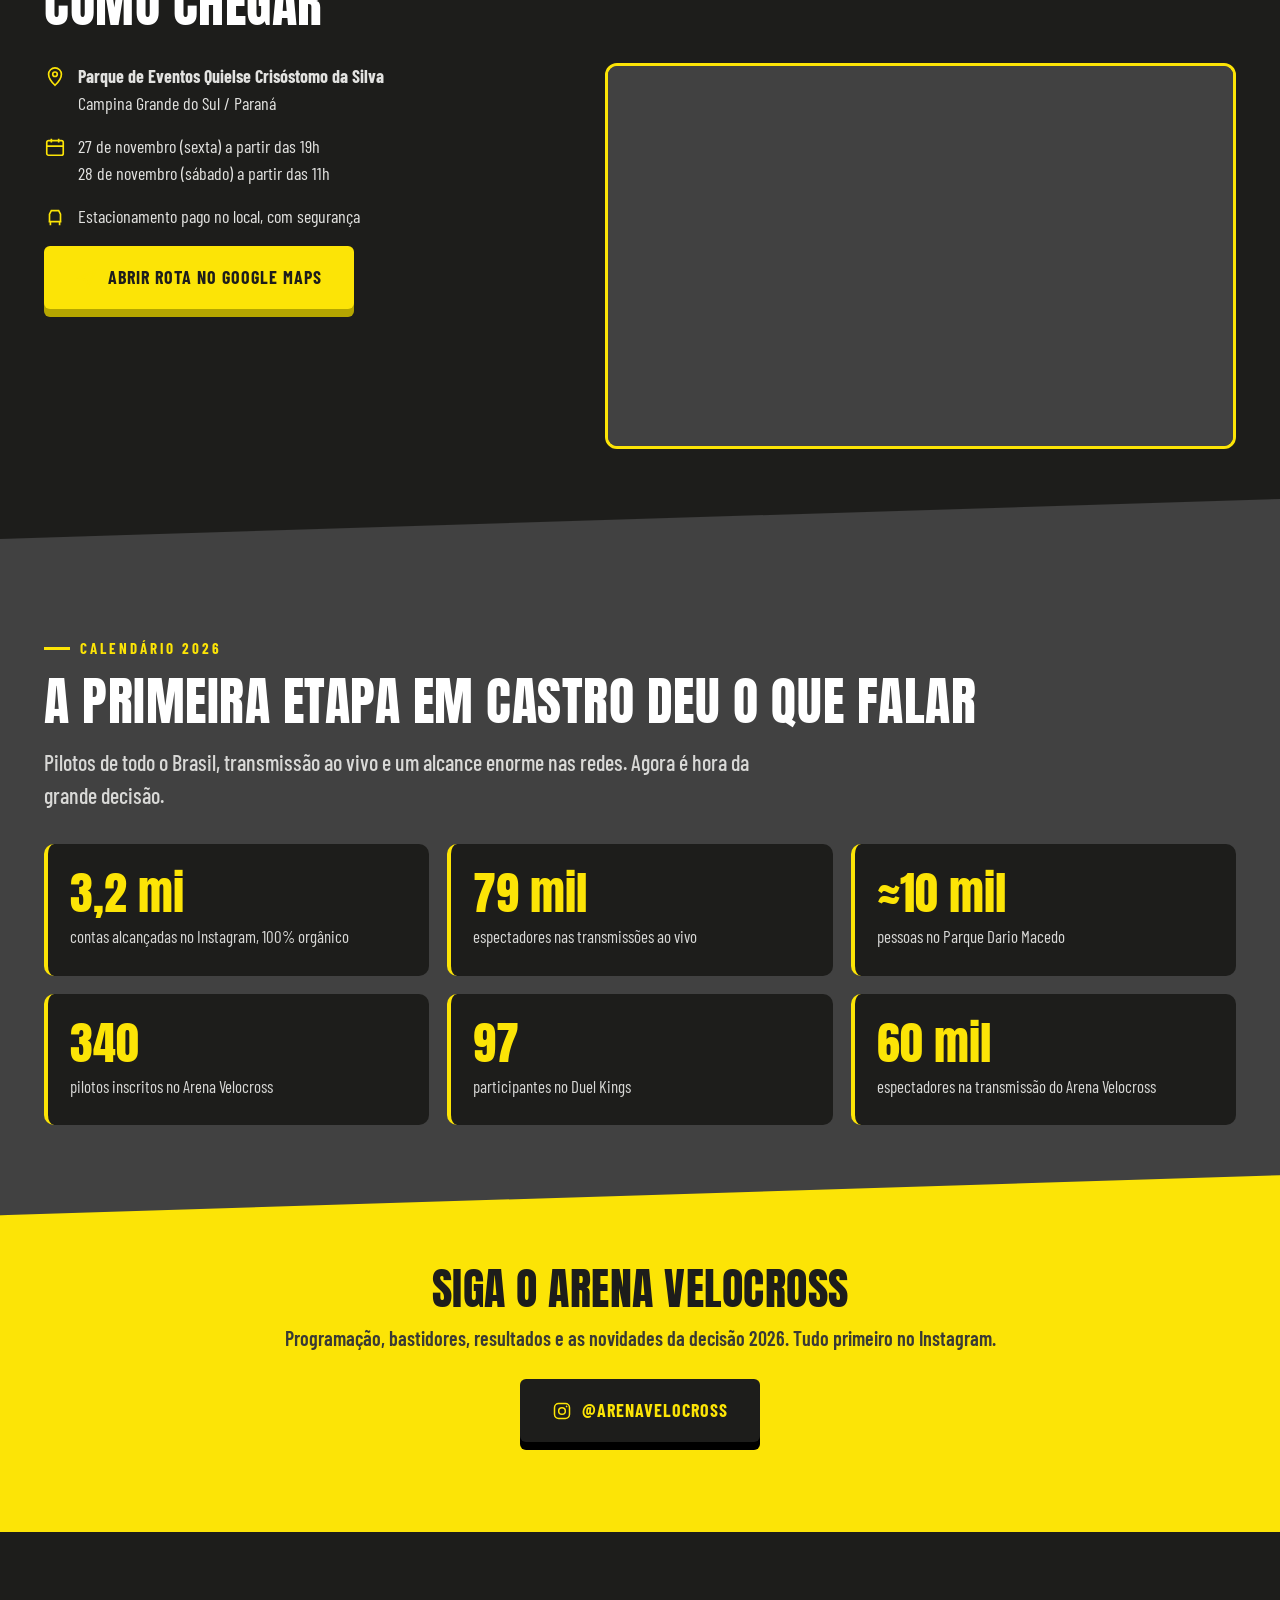
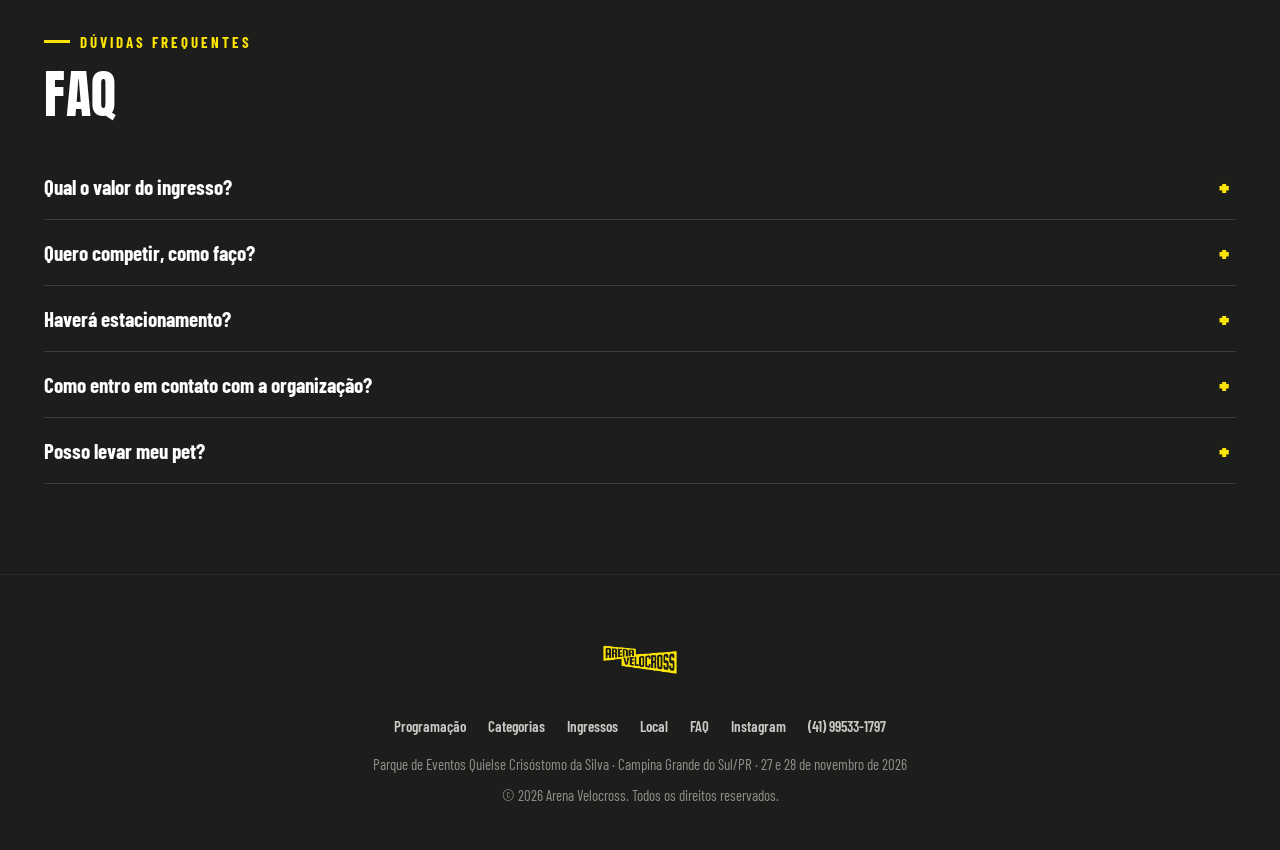
==== commit d725e217: "Point registration links to app.arenavelocross.com.br and remove regulation button Co-Authored-By: C" ====
--- a/index.html
+++ b/index.html
@@ -29,7 +29,7 @@
       <a href="#faq">FAQ</a>
     </nav>
     <div class="header-cta">
-      <a class="btn btn-yellow" href="https://eventos.sportbay.com.br/eventos/arena-velocross-2026" target="_blank" rel="noopener">Inscrições</a>
+      <a class="btn btn-yellow" href="https://app.arenavelocross.com.br" target="_blank" rel="noopener">Inscrições</a>
       <button class="burger" id="burgerBtn" aria-label="Menu"><span></span><span></span><span></span></button>
     </div>
   </div>
@@ -57,7 +57,7 @@
     </div>
     <div class="hero-actions">
       <a href="#ingressos" class="btn btn-yellow">Quero ir ao evento</a>
-      <a href="https://eventos.sportbay.com.br/eventos/arena-velocross-2026" target="_blank" rel="noopener" class="btn btn-outline">Quero competir: inscrições</a>
+      <a href="https://app.arenavelocross.com.br" target="_blank" rel="noopener" class="btn btn-outline">Quero competir: inscrições</a>
     </div>
   </div>
   <div class="scroll-cue">
@@ -208,8 +208,7 @@
       <div class="cat-chip">Bike Elétrica</div>
     </div>
     <div class="cat-actions reveal">
-      <a href="https://eventos.sportbay.com.br/eventos/arena-velocross-2026" target="_blank" rel="noopener" class="btn btn-yellow">Fazer minha inscrição</a>
-      <a href="assets/regulamento/Regulamento-Arena-Velocross-2026-V3.pdf" target="_blank" rel="noopener" class="btn btn-outline">Acesse o regulamento</a>
+      <a href="https://app.arenavelocross.com.br" target="_blank" rel="noopener" class="btn btn-yellow">Fazer minha inscrição</a>
     </div>
   </div>
 </section>
@@ -318,7 +317,7 @@
       </div>
       <div class="faq-item">
         <button class="faq-q">Quero competir, como faço?</button>
-        <div class="faq-a"><p>As inscrições para as 19 categorias são feitas online, pelo link oficial: <a href="https://eventos.sportbay.com.br/eventos/arena-velocross-2026" target="_blank" rel="noopener">eventos.sportbay.com.br</a>. O Desafio Duel Kings também tem inscrição pelo mesmo link. Confira as categorias e o regulamento na seção "19 categorias em disputa".</p></div>
+        <div class="faq-a"><p>As inscrições para as 19 categorias são feitas online, pelo link oficial: <a href="https://app.arenavelocross.com.br" target="_blank" rel="noopener">app.arenavelocross.com.br</a>. O Desafio Duel Kings também tem inscrição pelo mesmo link. Confira as categorias na seção "19 categorias em disputa".</p></div>
       </div>
       <div class="faq-item">
         <button class="faq-q">Haverá estacionamento?</button>
--- a/css/home.css
+++ b/css/home.css
@@ -54,8 +54,8 @@
 header{position:fixed;top:0;left:0;right:0;z-index:1000;padding:16px 0;transition:background .3s ease, padding .3s ease;}
 header.scrolled{background:rgba(29,29,27,.96);backdrop-filter:blur(6px);padding:10px 0;box-shadow:0 4px 20px rgba(0,0,0,.4);}
 .header-inner{display:flex;align-items:center;justify-content:space-between;}
-.header-logo img{height:52px;width:auto;transition:height .3s ease;}
-header.scrolled .header-logo img{height:40px;}
+.header-logo img{height:76px;width:auto;transition:height .3s ease;}
+header.scrolled .header-logo img{height:56px;}
 nav.mainnav{display:flex;gap:26px;align-items:center;}
 nav.mainnav a{font-weight:600;font-size:17px;text-transform:uppercase;letter-spacing:.5px;position:relative;padding:4px 0;}
 nav.mainnav a::after{content:"";position:absolute;left:0;bottom:0;width:0;height:2px;background:var(--yellow);transition:width .2s ease;}
@@ -177,7 +177,7 @@
 
 /* FAQ */
 #faq{background:var(--black);padding:90px 0;}
-.faq-list{margin-top:32px;max-width:900px;}
+.faq-list{margin-top:32px;}
 .faq-item{border-bottom:1px solid #3c3c3a;}
 .faq-q{
   width:100%;background:none;border:none;color:var(--white);cursor:pointer;text-align:left;
@@ -192,7 +192,7 @@
 .faq-a a{color:var(--yellow);font-weight:700;}
 
 footer{background:var(--black);padding:44px 0;text-align:center;color:#8f8f8d;font-size:15px;border-top:1px solid #2c2c2a;}
-footer img{height:40px;margin:0 auto 16px;}
+footer img{height:80px;margin:0 auto 16px;}
 footer .foot-links{display:flex;gap:22px;justify-content:center;margin-bottom:16px;flex-wrap:wrap;}
 footer .foot-links a{font-weight:600;color:#c9c9c7;}
 footer .foot-links a:hover{color:var(--yellow);}
@@ -220,4 +220,7 @@
   .exp-grid{grid-template-columns:1fr;}
   .recap-grid{grid-template-columns:1fr;}
   .cat-chip{font-size:15px;padding:8px 14px;}
-}
+  .header-logo img{height:60px;}
+  header.scrolled .header-logo img{height:48px;}
+  footer img{height:64px;}
+}
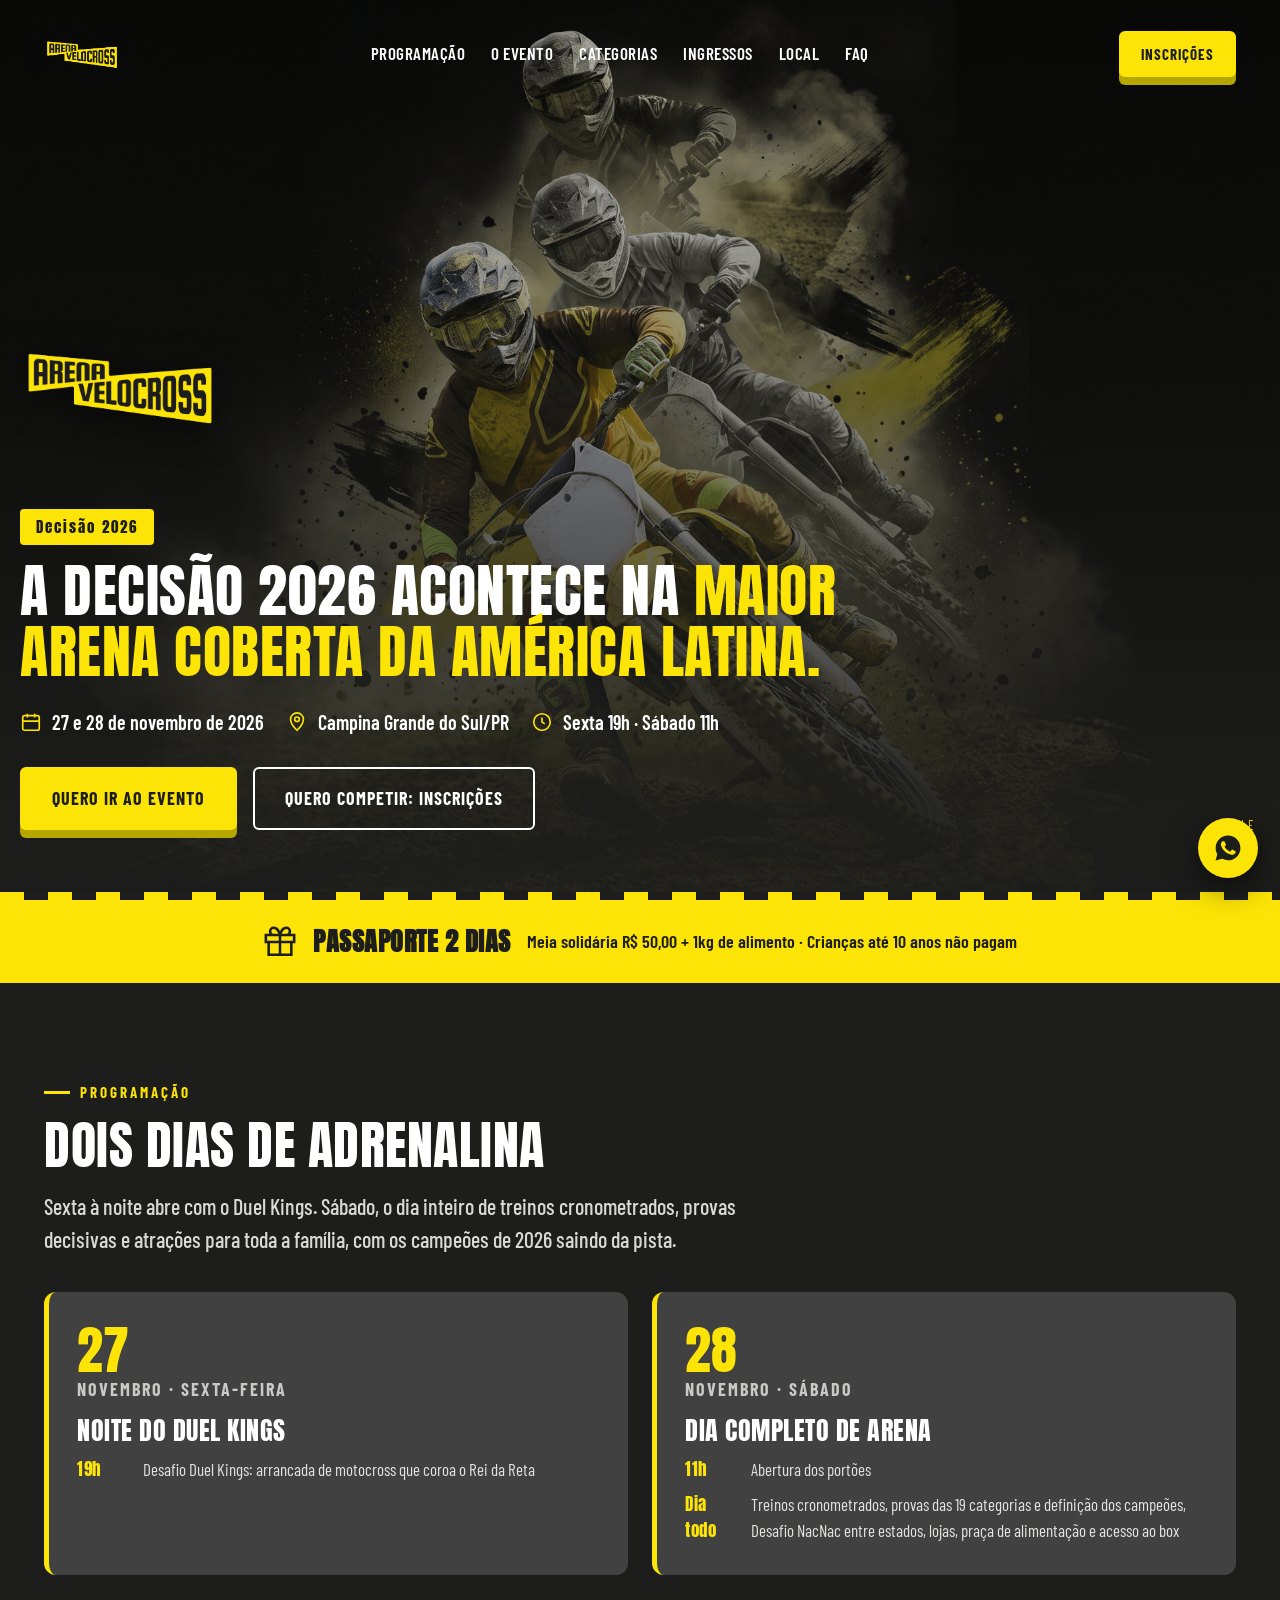
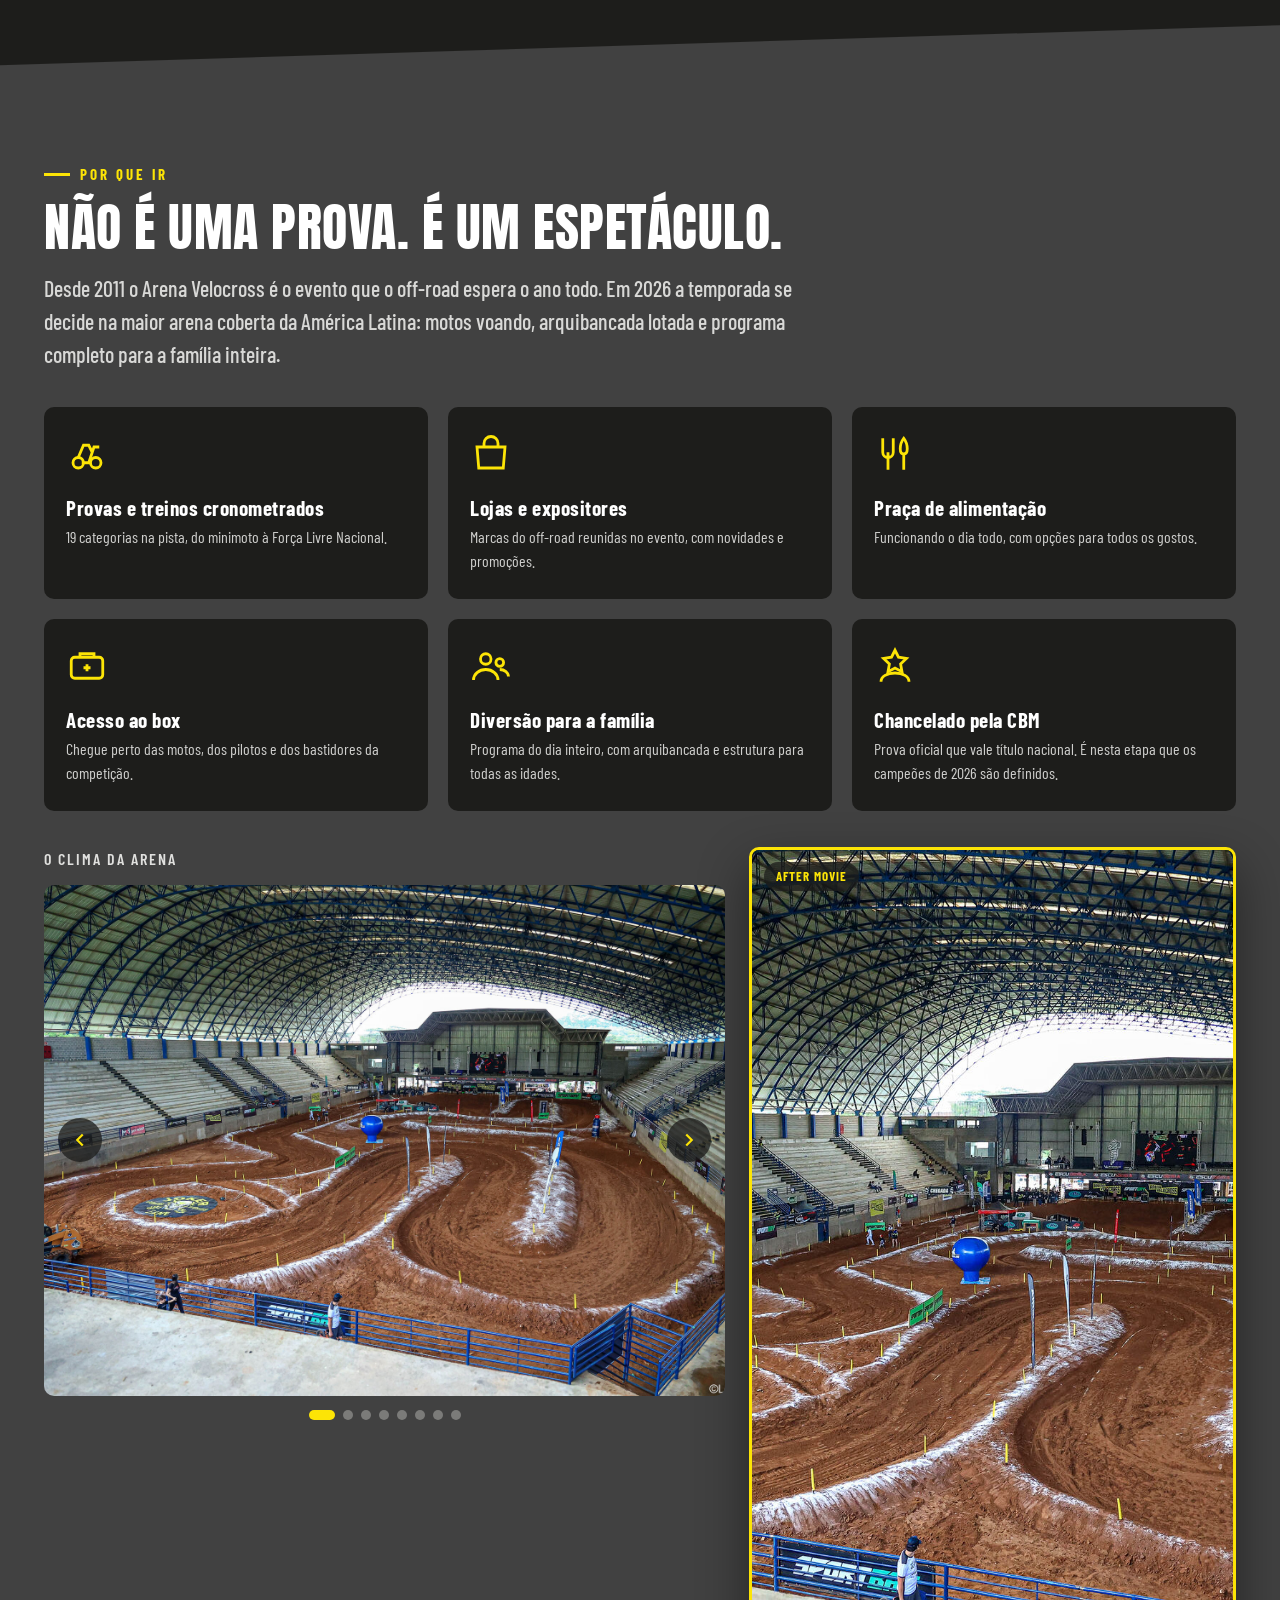
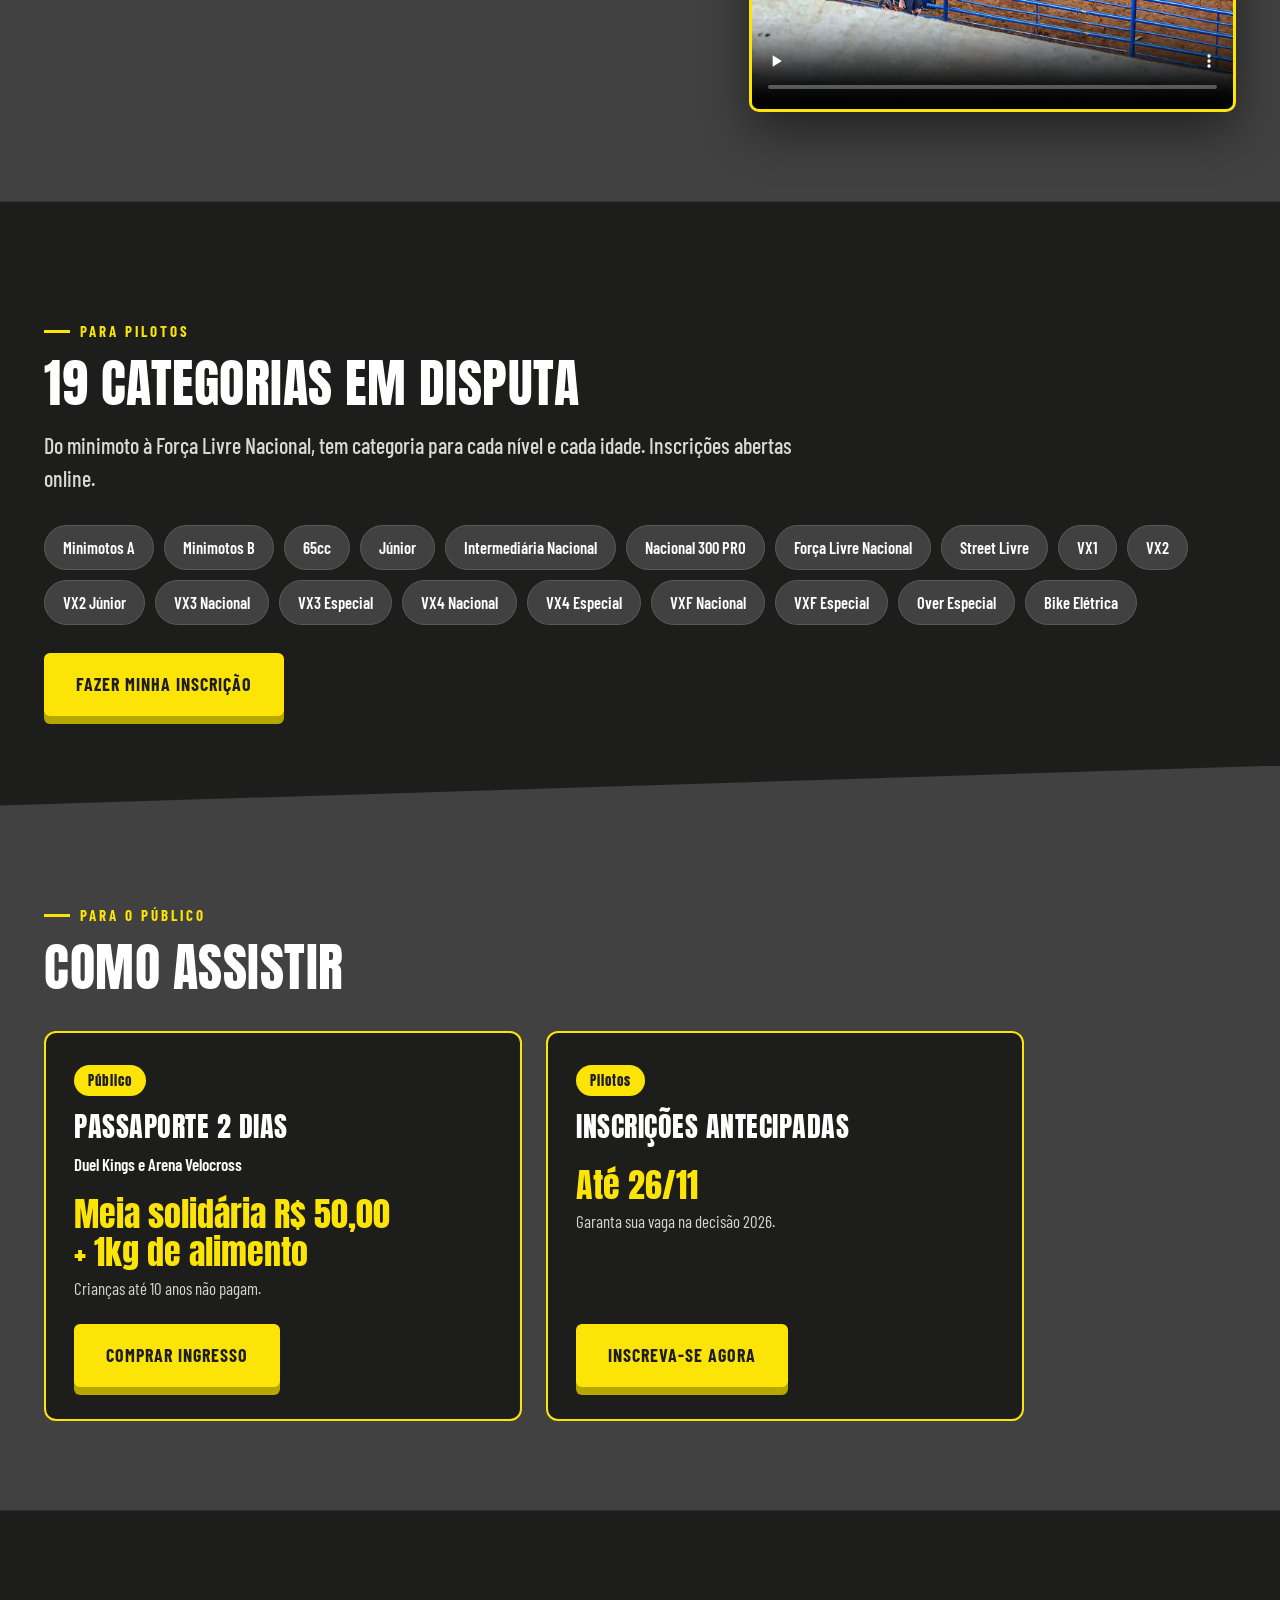
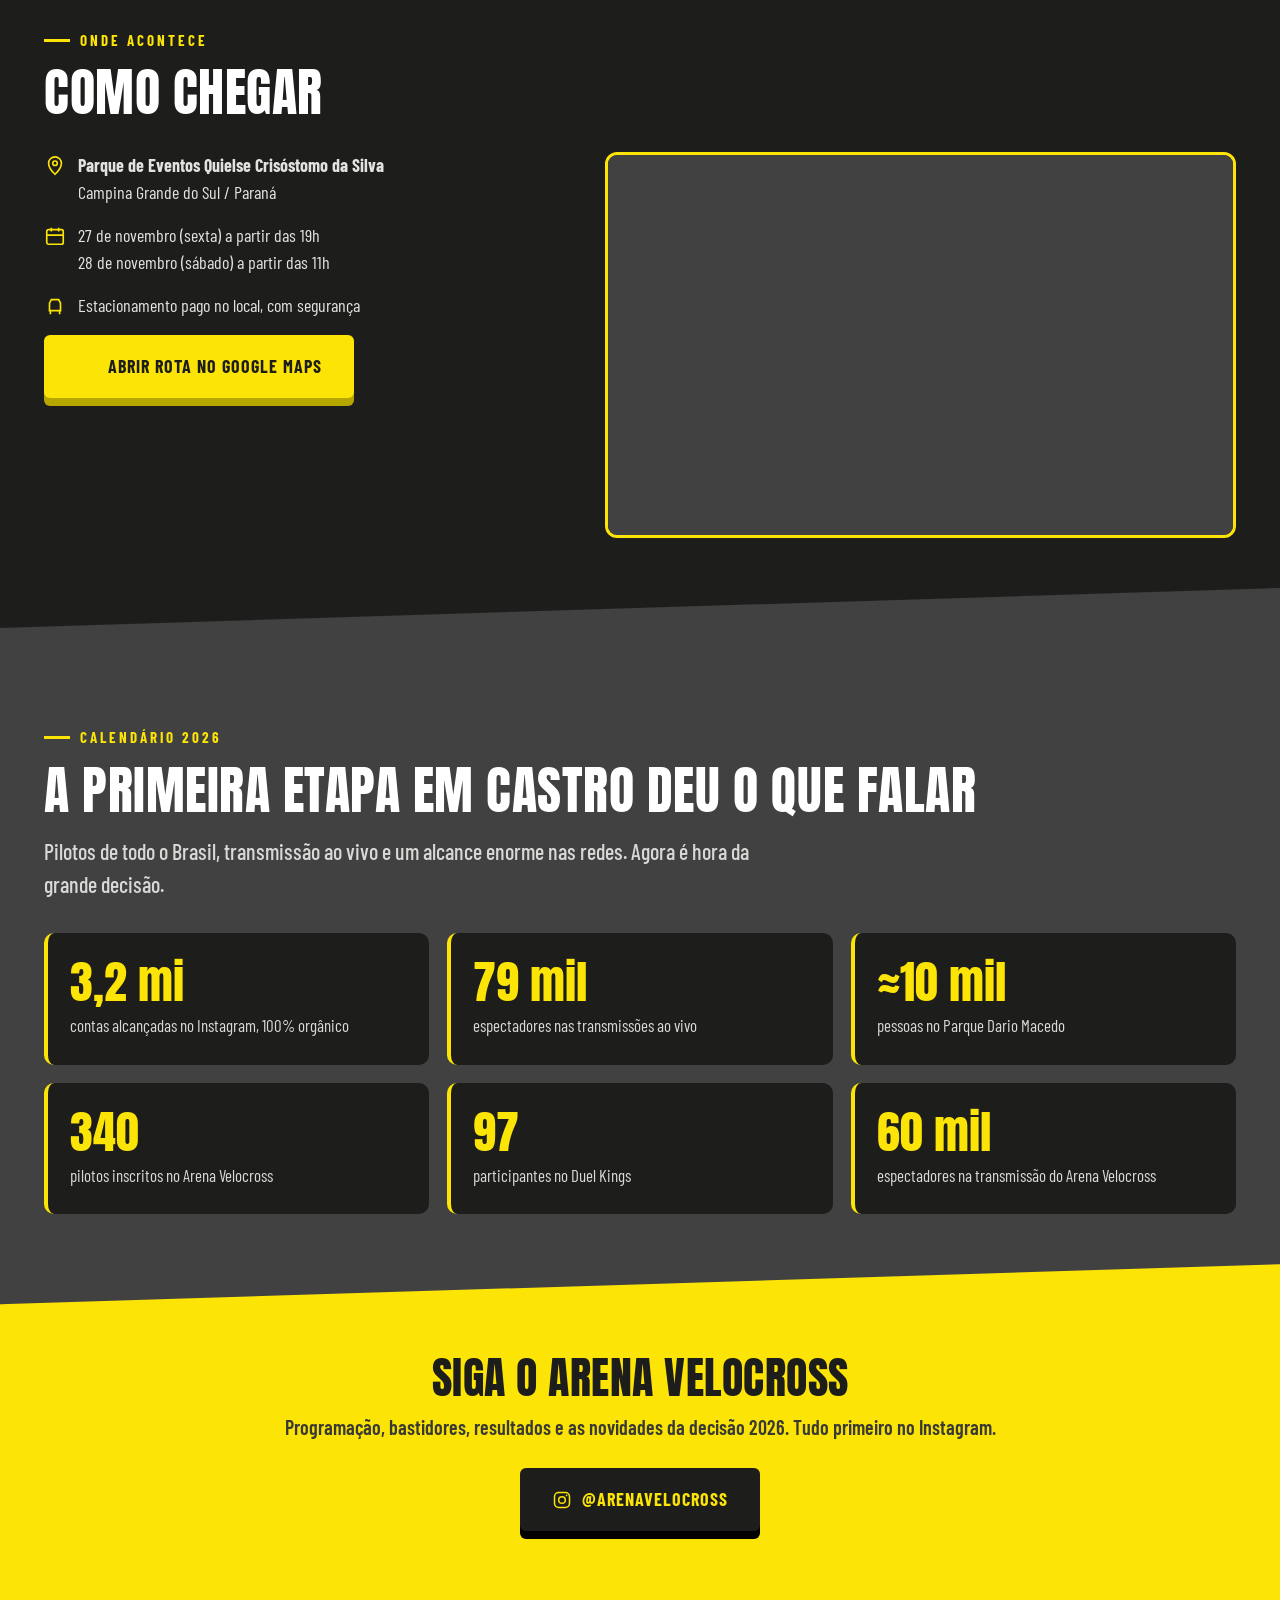
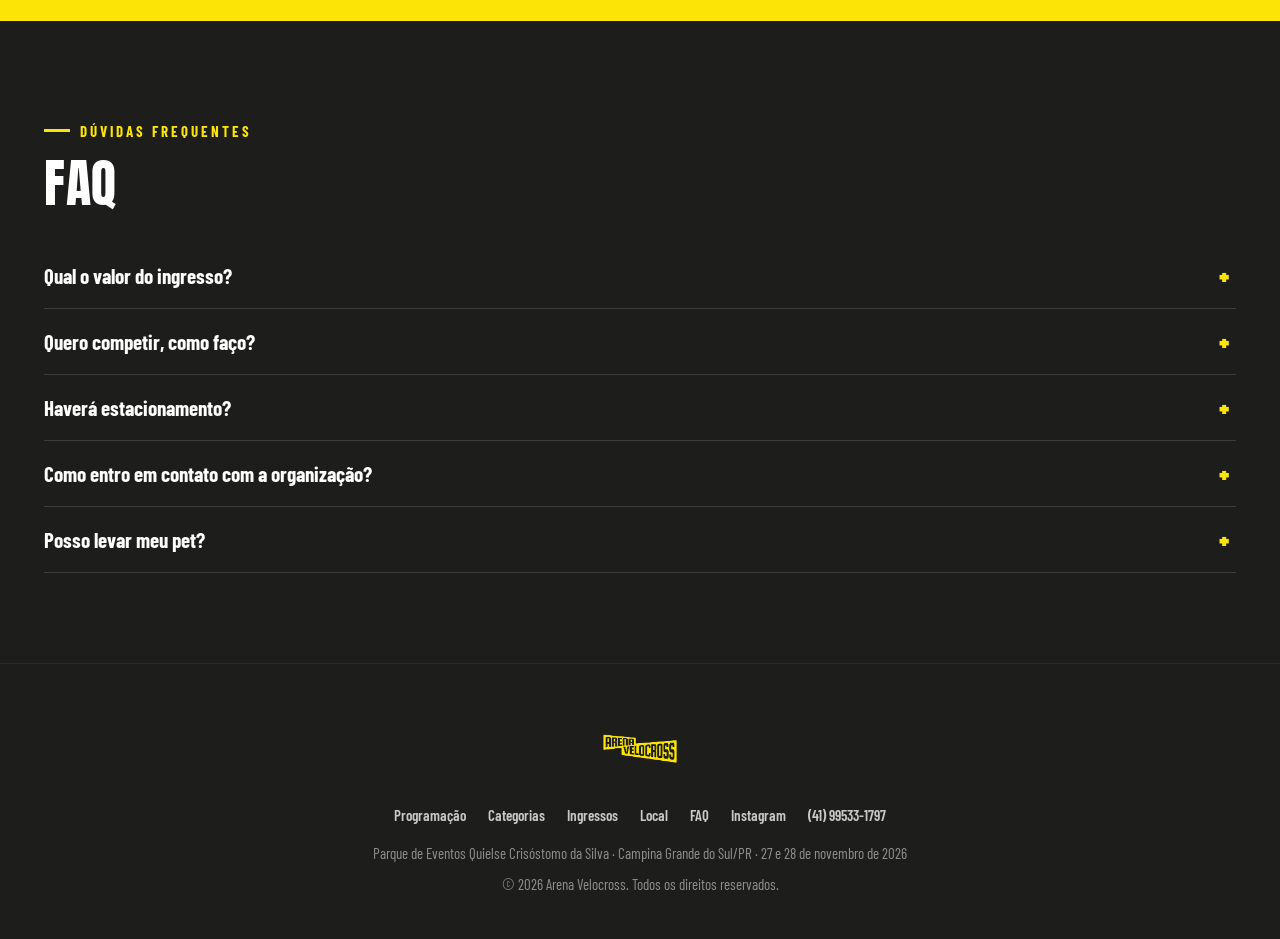
==== commit 0667ae8d: "Atualiza ingressos: passaporte 2 dias e inscrições de pilotos - Seção Ingressos com cards Público (p" ====
--- a/index.html
+++ b/index.html
@@ -4,7 +4,7 @@
 <meta charset="UTF-8">
 <meta name="viewport" content="width=device-width, initial-scale=1.0">
 <title>Arena Velocross 2026 | A Decisão | Campina Grande do Sul/PR | 27 e 28 de novembro</title>
-<meta name="description" content="A decisão do Arena Velocross 2026 na maior arena coberta da América Latina. 27 e 28 de novembro, Campina Grande do Sul/PR. Entrada gratuita mediante 1kg de alimento ou brinquedo.">
+<meta name="description" content="A decisão do Arena Velocross 2026 na maior arena coberta da América Latina. 27 e 28 de novembro, Campina Grande do Sul/PR. Passaporte 2 dias: meia solidária R$ 50,00 + 1kg de alimento. Crianças até 10 anos não pagam.">
 <link rel="icon" href="assets/img/logo-arena.png">
 <link rel="preconnect" href="https://fonts.googleapis.com">
 <link rel="preconnect" href="https://fonts.gstatic.com" crossorigin>
@@ -70,8 +70,8 @@
 <div class="strip">
   <div class="wrap strip-inner">
     <svg viewBox="0 0 24 24" fill="none" stroke="currentColor" stroke-width="1.8"><path d="M20 12v9H4v-9M2 7h20v5H2zM12 21V7M12 7H7.5a2.5 2.5 0 0 1 0-5C11 2 12 7 12 7zM12 7h4.5a2.5 2.5 0 0 0 0-5C13 2 12 7 12 7z"/></svg>
-    <b>Entrada gratuita</b>
-    <span>mediante 1kg de alimento ou brinquedo, doados a instituições de caridade</span>
+    <b>Passaporte 2 dias</b>
+    <span>Meia solidária R$ 50,00 + 1kg de alimento · Crianças até 10 anos não pagam</span>
   </div>
 </div>
 
@@ -222,10 +222,19 @@
     </div>
     <div class="tickets">
       <div class="ticket-card reveal">
-        <span class="tk-tag">Entrada solidária</span>
-        <h3>Entrada gratuita</h3>
-        <div class="ticket-price">1kg de alimento<br>ou brinquedo</div>
-        <p>Acesso ao evento e à arquibancada gratuitos, mediante doação de 1kg de alimento não perecível ou um brinquedo. Tudo é destinado a instituições de caridade.</p>
+        <span class="tk-tag">Público</span>
+        <h3>Passaporte 2 dias</h3>
+        <p class="tk-sub">Duel Kings e Arena Velocross</p>
+        <div class="ticket-price">Meia solidária R$&nbsp;50,00<br>+ 1kg de alimento</div>
+        <p>Crianças até 10 anos não pagam.</p>
+        <a href="https://eventos.sportbay.com.br/eventos/passaporte-arena-velocross-2-etapa" target="_blank" rel="noopener" class="btn btn-yellow">Comprar ingresso</a>
+      </div>
+      <div class="ticket-card reveal">
+        <span class="tk-tag">Pilotos</span>
+        <h3>Inscrições antecipadas</h3>
+        <div class="ticket-price">Até 26/11</div>
+        <p>Garanta sua vaga na decisão 2026.</p>
+        <a href="https://eventos.sportbay.com.br/eventos/arena-velocross-2-etapa" target="_blank" rel="noopener" class="btn btn-yellow">Inscreva-se agora</a>
       </div>
     </div>
   </div>
@@ -313,7 +322,7 @@
     <div class="faq-list reveal">
       <div class="faq-item">
         <button class="faq-q">Qual o valor do ingresso?</button>
-        <div class="faq-a"><p>O acesso ao evento e à arquibancada são gratuitos. Pedimos apenas 1kg de alimento ou um brinquedo, que serão doados para instituições de caridade.</p></div>
+        <div class="faq-a"><p>O Passaporte 2 dias (Duel Kings e Arena Velocross) custa R$ 50,00 na meia solidária + 1kg de alimento. Crianças até 10 anos não pagam. Compre pelo link oficial: <a href="https://eventos.sportbay.com.br/eventos/passaporte-arena-velocross-2-etapa" target="_blank" rel="noopener">comprar ingresso</a>.</p></div>
       </div>
       <div class="faq-item">
         <button class="faq-q">Quero competir, como faço?</button>
--- a/css/home.css
+++ b/css/home.css
@@ -142,13 +142,15 @@
 
 /* INGRESSOS */
 #ingressos{background:var(--gray);clip-path:polygon(0 40px,100% 0,100% 100%,0 100%);margin-top:-40px;padding-top:130px;}
-.tickets{display:grid;grid-template-columns:1fr;gap:24px;margin-top:36px;max-width:640px;}
+.tickets{display:grid;grid-template-columns:1fr 1fr;gap:24px;margin-top:36px;max-width:980px;}
 .ticket-card{background:var(--black);border:2px solid var(--yellow);border-radius:12px;padding:32px 28px;display:flex;flex-direction:column;}
 .ticket-card.soon{border-color:#5a5a58;}
 .ticket-card .tk-tag{align-self:flex-start;background:var(--yellow);color:var(--black);font-family:'Anton',sans-serif;font-size:13px;padding:6px 14px;border-radius:20px;letter-spacing:1px;margin-bottom:16px;}
 .ticket-card h3{font-size:28px;margin-bottom:10px;}
 .ticket-card p{color:#d3d3d1;font-size:17px;flex-grow:1;}
 .ticket-price{font-family:'Anton',sans-serif;font-size:34px;color:var(--yellow);margin:14px 0 6px;line-height:1.1;}
+.ticket-card p.tk-sub{flex-grow:0;font-weight:600;color:#fff;margin-bottom:4px;}
+.ticket-card .btn{align-self:flex-start;margin-top:22px;}
 
 /* LOCAL */
 #local{background:var(--black);padding-top:110px;}
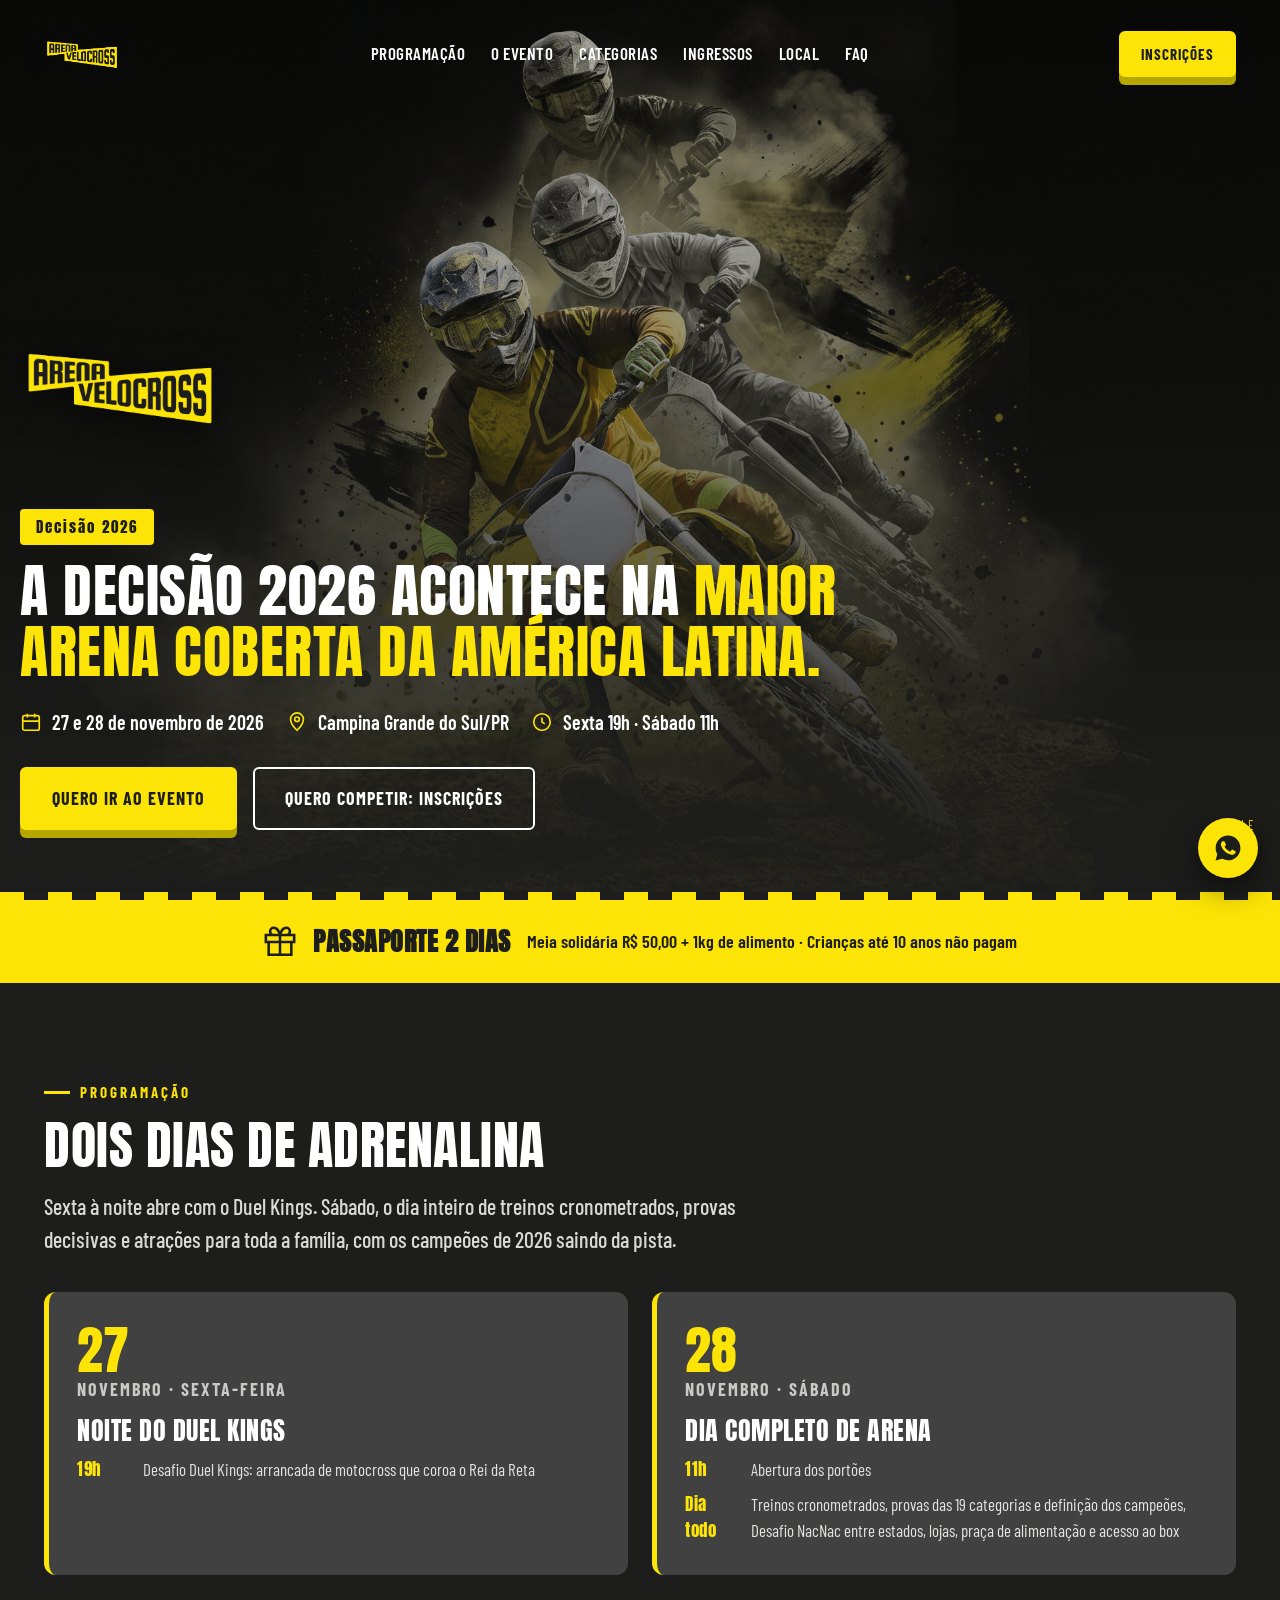
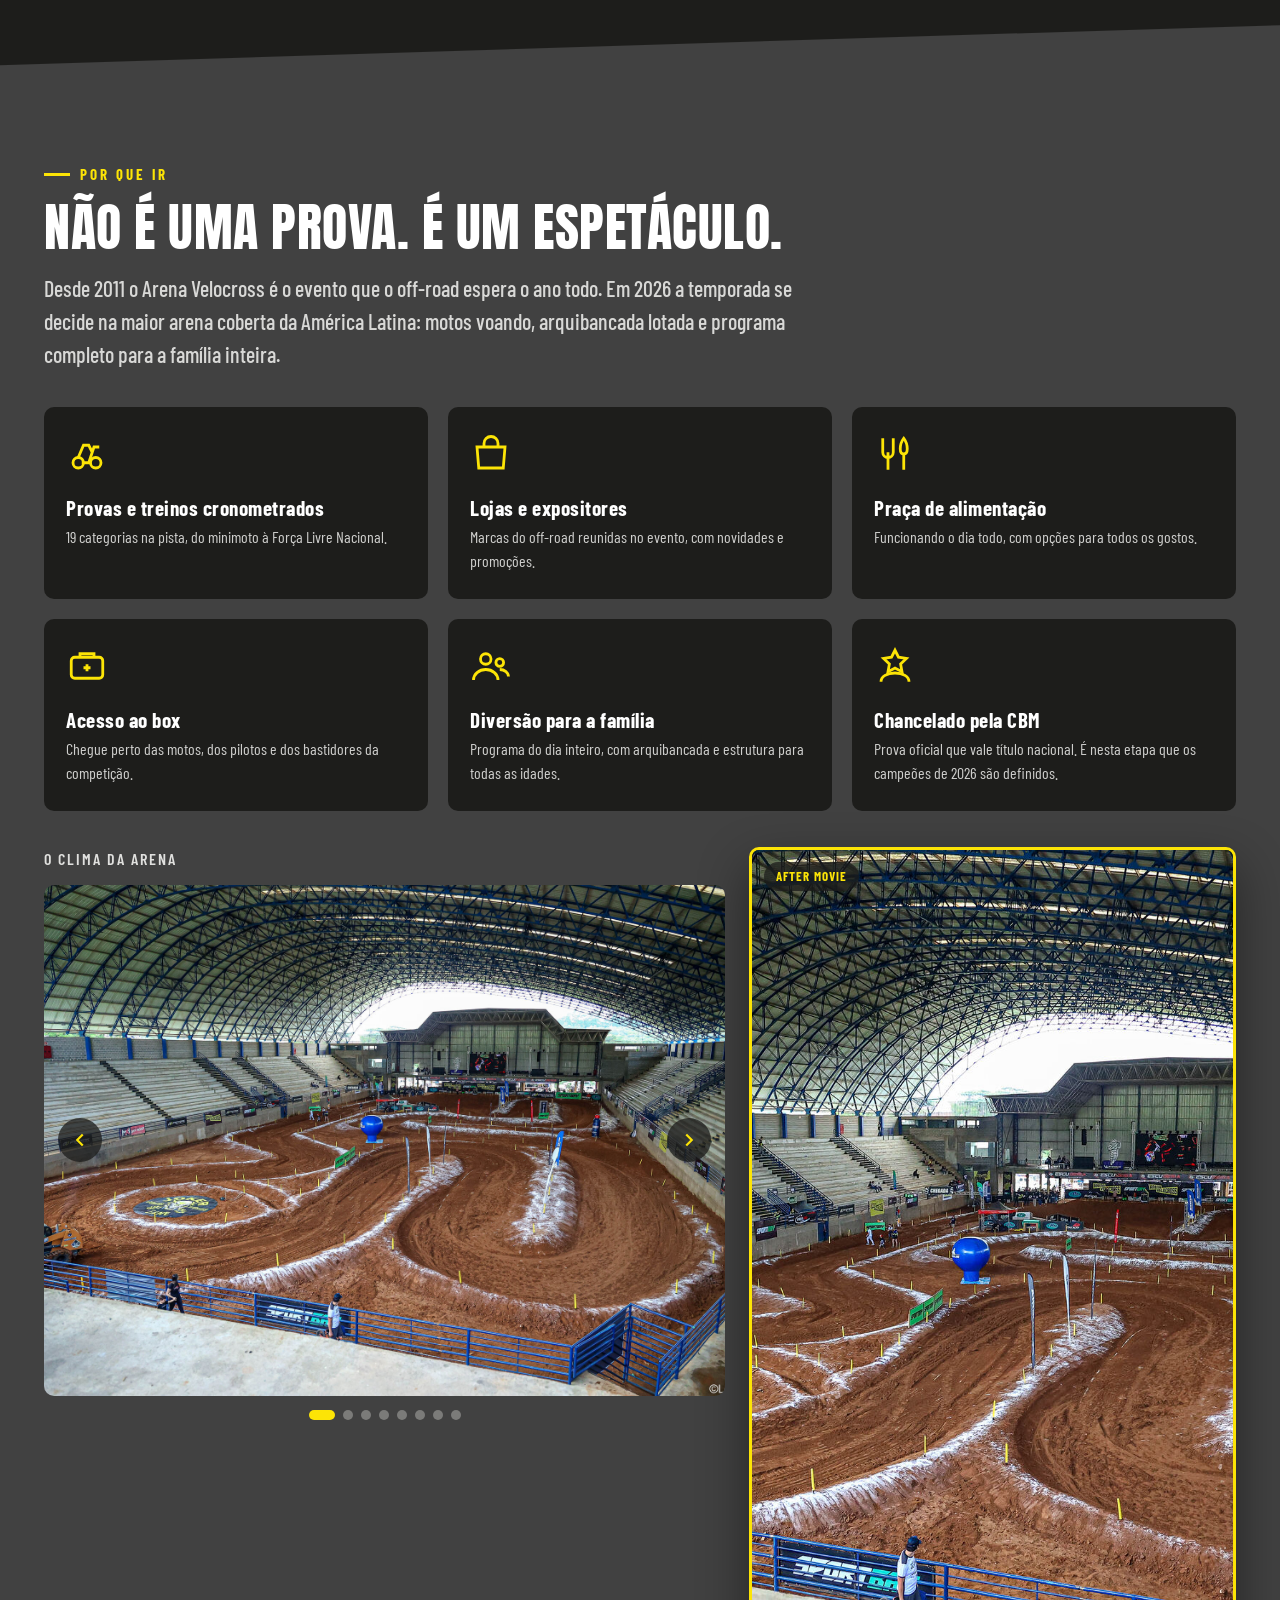
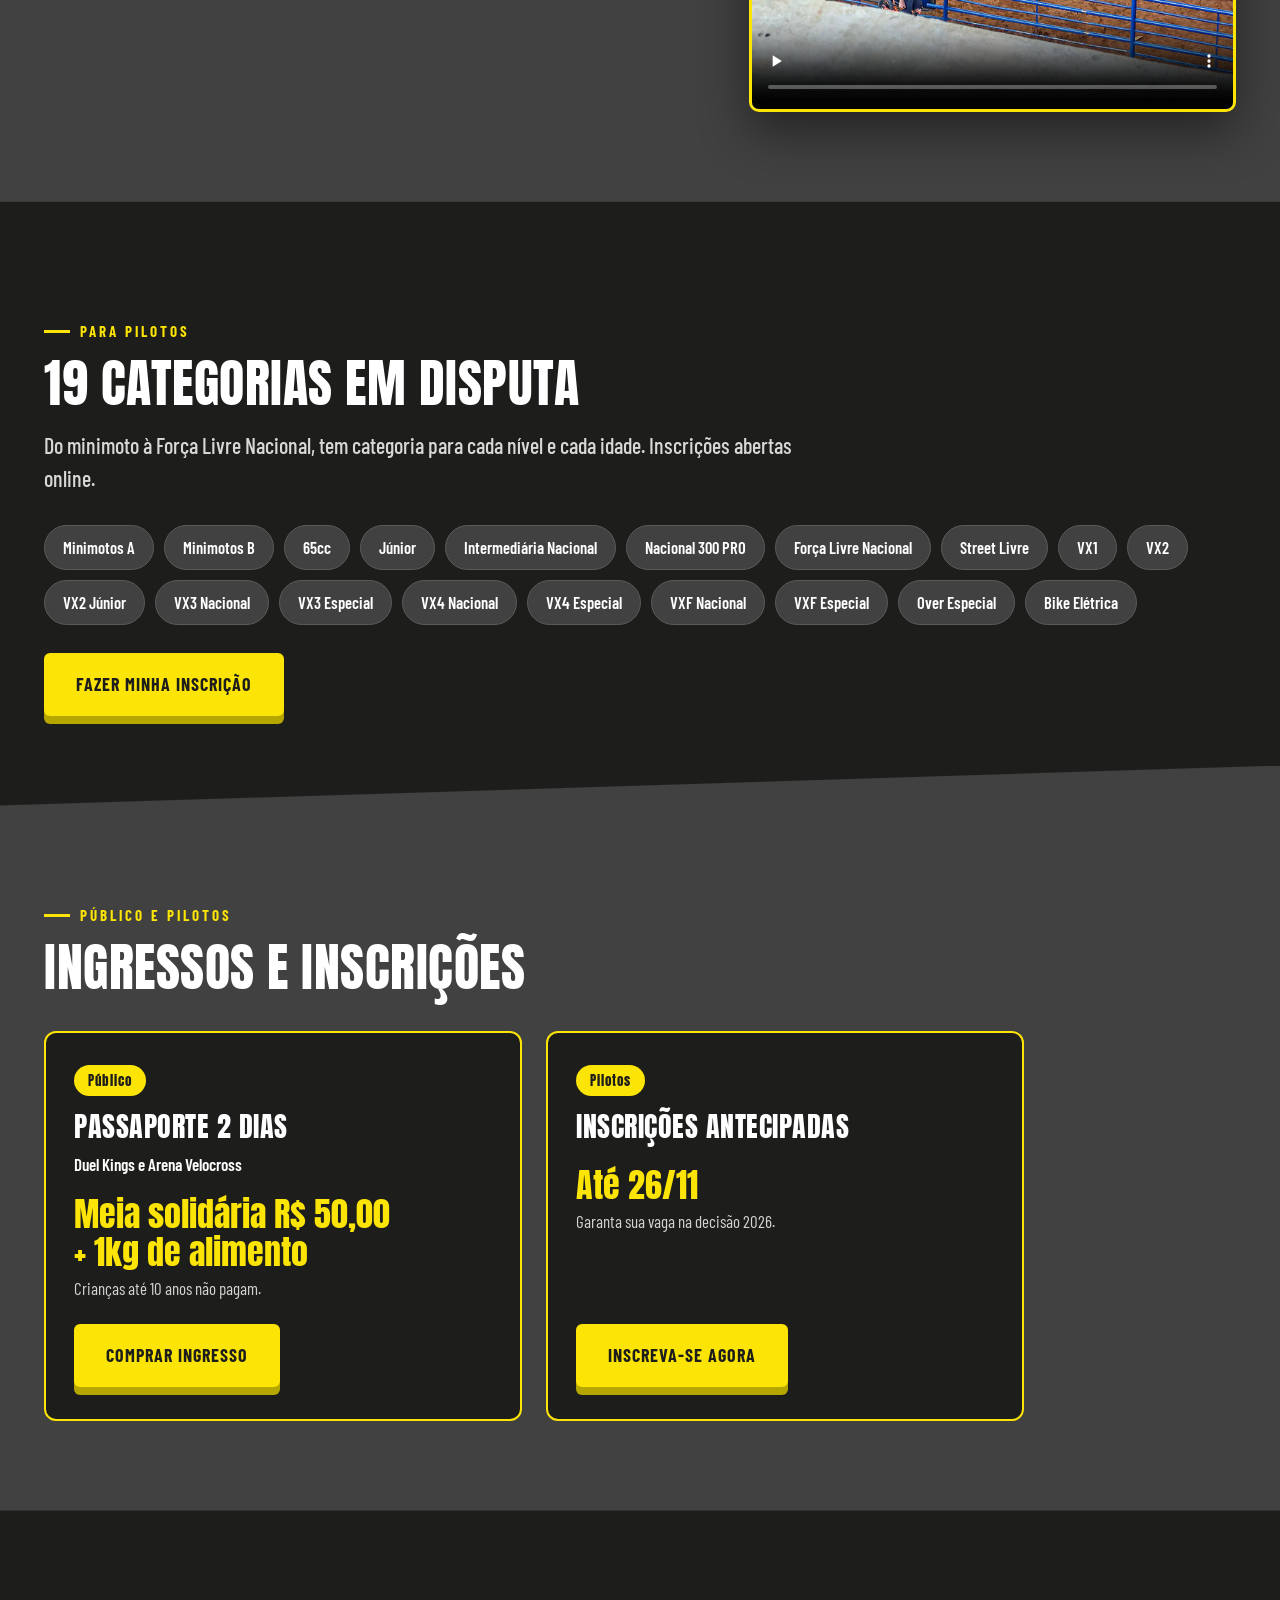
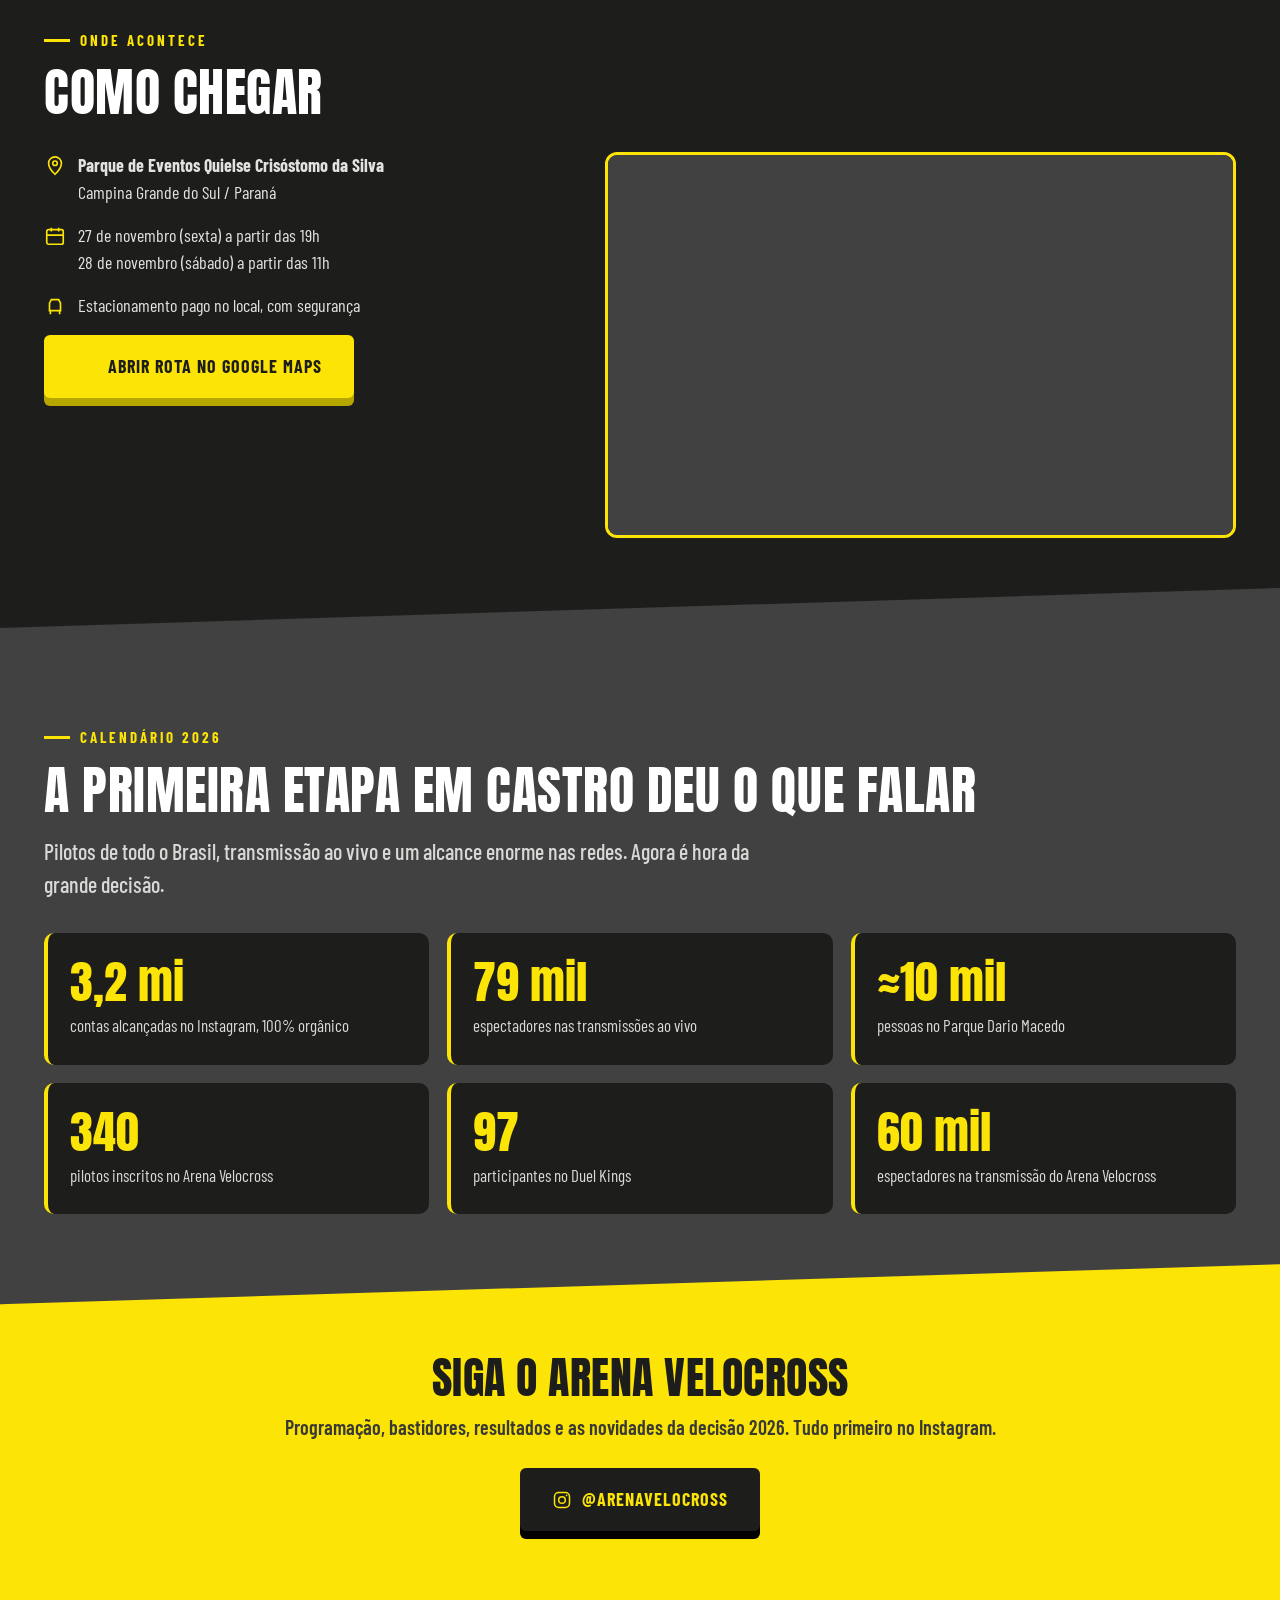
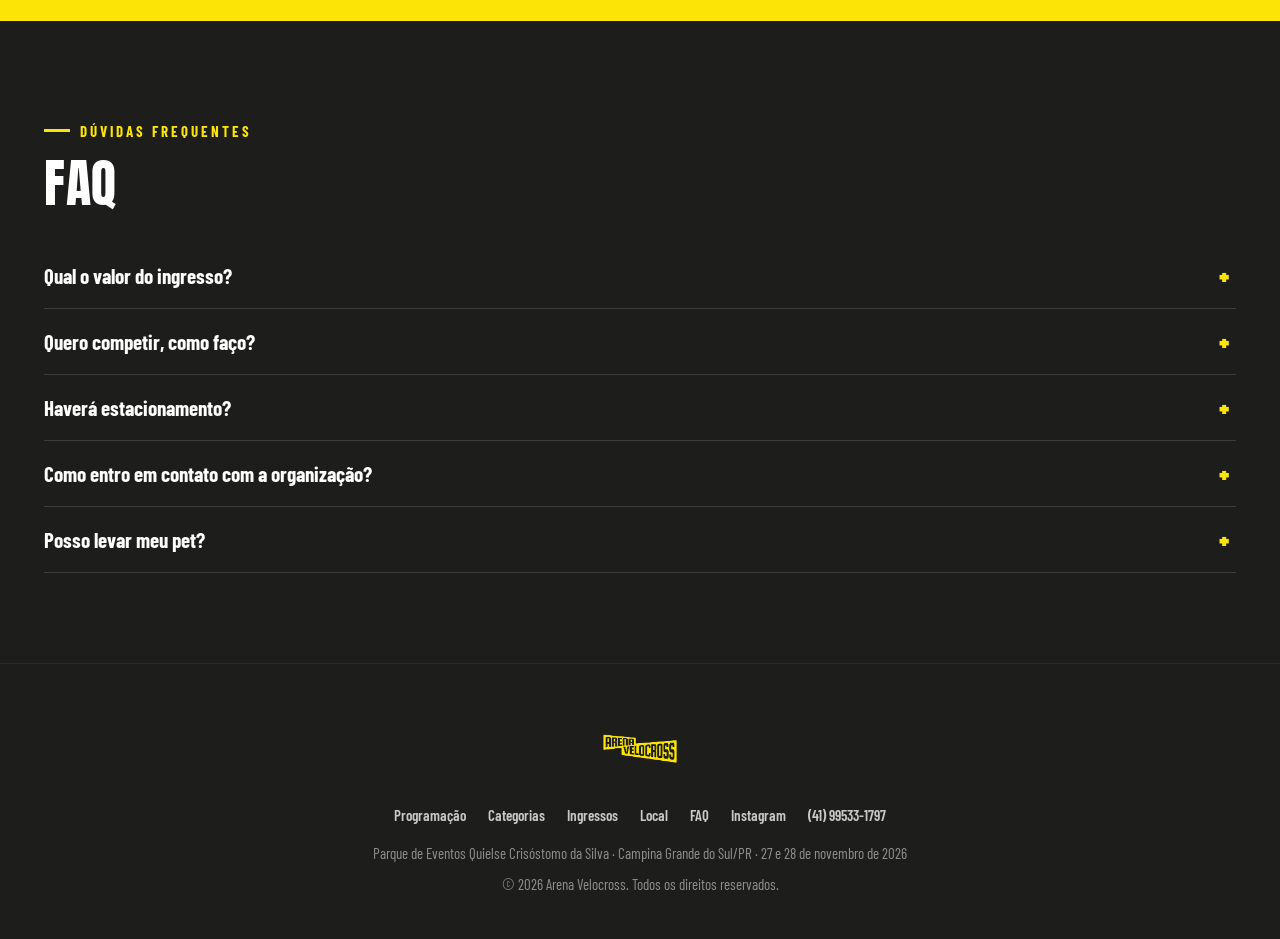
==== commit 15054a49: "Inscrições apontam para Sportbay e seção vira Ingressos e inscrições - Botões e links de inscrição (" ====
--- a/index.html
+++ b/index.html
@@ -29,7 +29,7 @@
       <a href="#faq">FAQ</a>
     </nav>
     <div class="header-cta">
-      <a class="btn btn-yellow" href="https://app.arenavelocross.com.br" target="_blank" rel="noopener">Inscrições</a>
+      <a class="btn btn-yellow" href="https://eventos.sportbay.com.br/eventos/arena-velocross-2-etapa" target="_blank" rel="noopener">Inscrições</a>
       <button class="burger" id="burgerBtn" aria-label="Menu"><span></span><span></span><span></span></button>
     </div>
   </div>
@@ -57,7 +57,7 @@
     </div>
     <div class="hero-actions">
       <a href="#ingressos" class="btn btn-yellow">Quero ir ao evento</a>
-      <a href="https://app.arenavelocross.com.br" target="_blank" rel="noopener" class="btn btn-outline">Quero competir: inscrições</a>
+      <a href="https://eventos.sportbay.com.br/eventos/arena-velocross-2-etapa" target="_blank" rel="noopener" class="btn btn-outline">Quero competir: inscrições</a>
     </div>
   </div>
   <div class="scroll-cue">
@@ -208,7 +208,7 @@
       <div class="cat-chip">Bike Elétrica</div>
     </div>
     <div class="cat-actions reveal">
-      <a href="https://app.arenavelocross.com.br" target="_blank" rel="noopener" class="btn btn-yellow">Fazer minha inscrição</a>
+      <a href="https://eventos.sportbay.com.br/eventos/arena-velocross-2-etapa" target="_blank" rel="noopener" class="btn btn-yellow">Fazer minha inscrição</a>
     </div>
   </div>
 </section>
@@ -217,8 +217,8 @@
 <section class="section" id="ingressos">
   <div class="wrap">
     <div class="reveal">
-      <div class="eyebrow">Para o público</div>
-      <h2 class="section-title">Como assistir</h2>
+      <div class="eyebrow">Público e pilotos</div>
+      <h2 class="section-title">Ingressos e inscrições</h2>
     </div>
     <div class="tickets">
       <div class="ticket-card reveal">
@@ -326,7 +326,7 @@
       </div>
       <div class="faq-item">
         <button class="faq-q">Quero competir, como faço?</button>
-        <div class="faq-a"><p>As inscrições para as 19 categorias são feitas online, pelo link oficial: <a href="https://app.arenavelocross.com.br" target="_blank" rel="noopener">app.arenavelocross.com.br</a>. O Desafio Duel Kings também tem inscrição pelo mesmo link. Confira as categorias na seção "19 categorias em disputa".</p></div>
+        <div class="faq-a"><p>As inscrições para as 19 categorias são feitas online, pelo link oficial: <a href="https://eventos.sportbay.com.br/eventos/arena-velocross-2-etapa" target="_blank" rel="noopener">eventos.sportbay.com.br</a>. O Desafio Duel Kings também tem inscrição pelo mesmo link. Confira as categorias na seção "19 categorias em disputa".</p></div>
       </div>
       <div class="faq-item">
         <button class="faq-q">Haverá estacionamento?</button>
